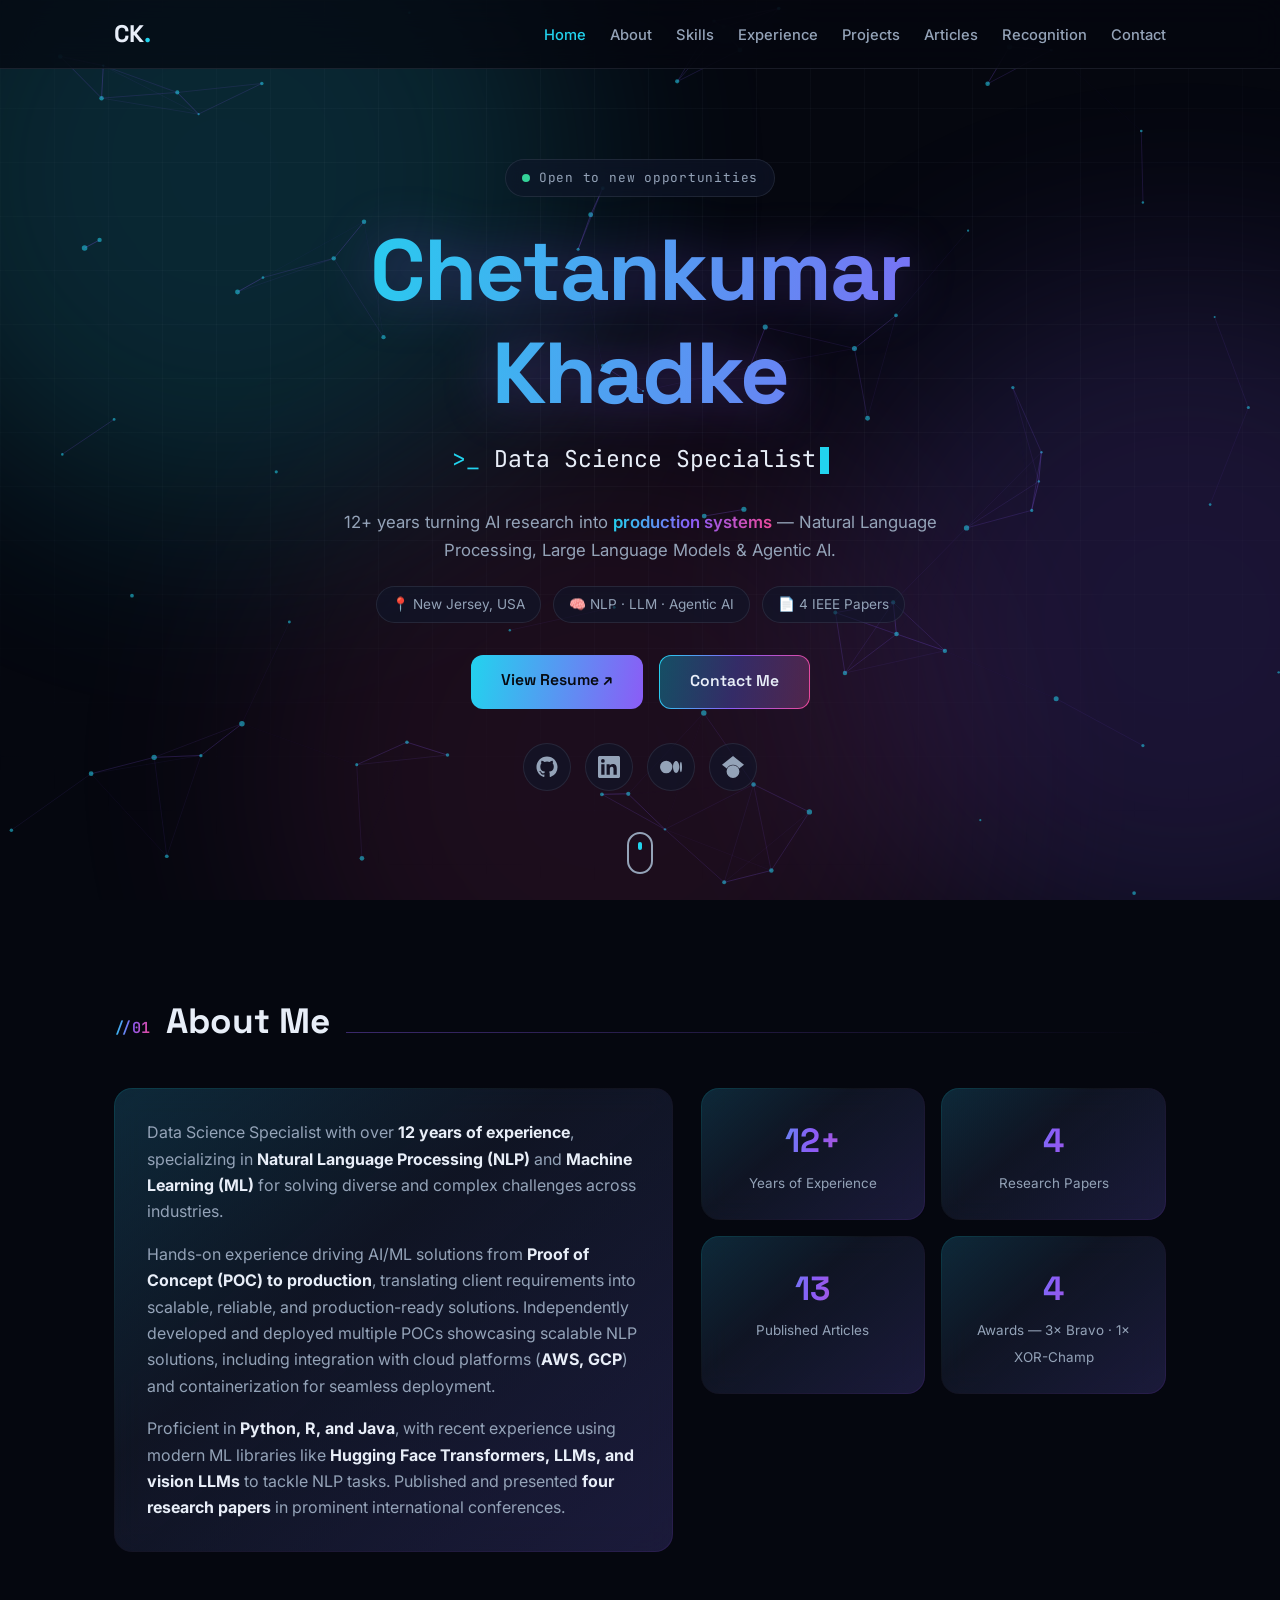
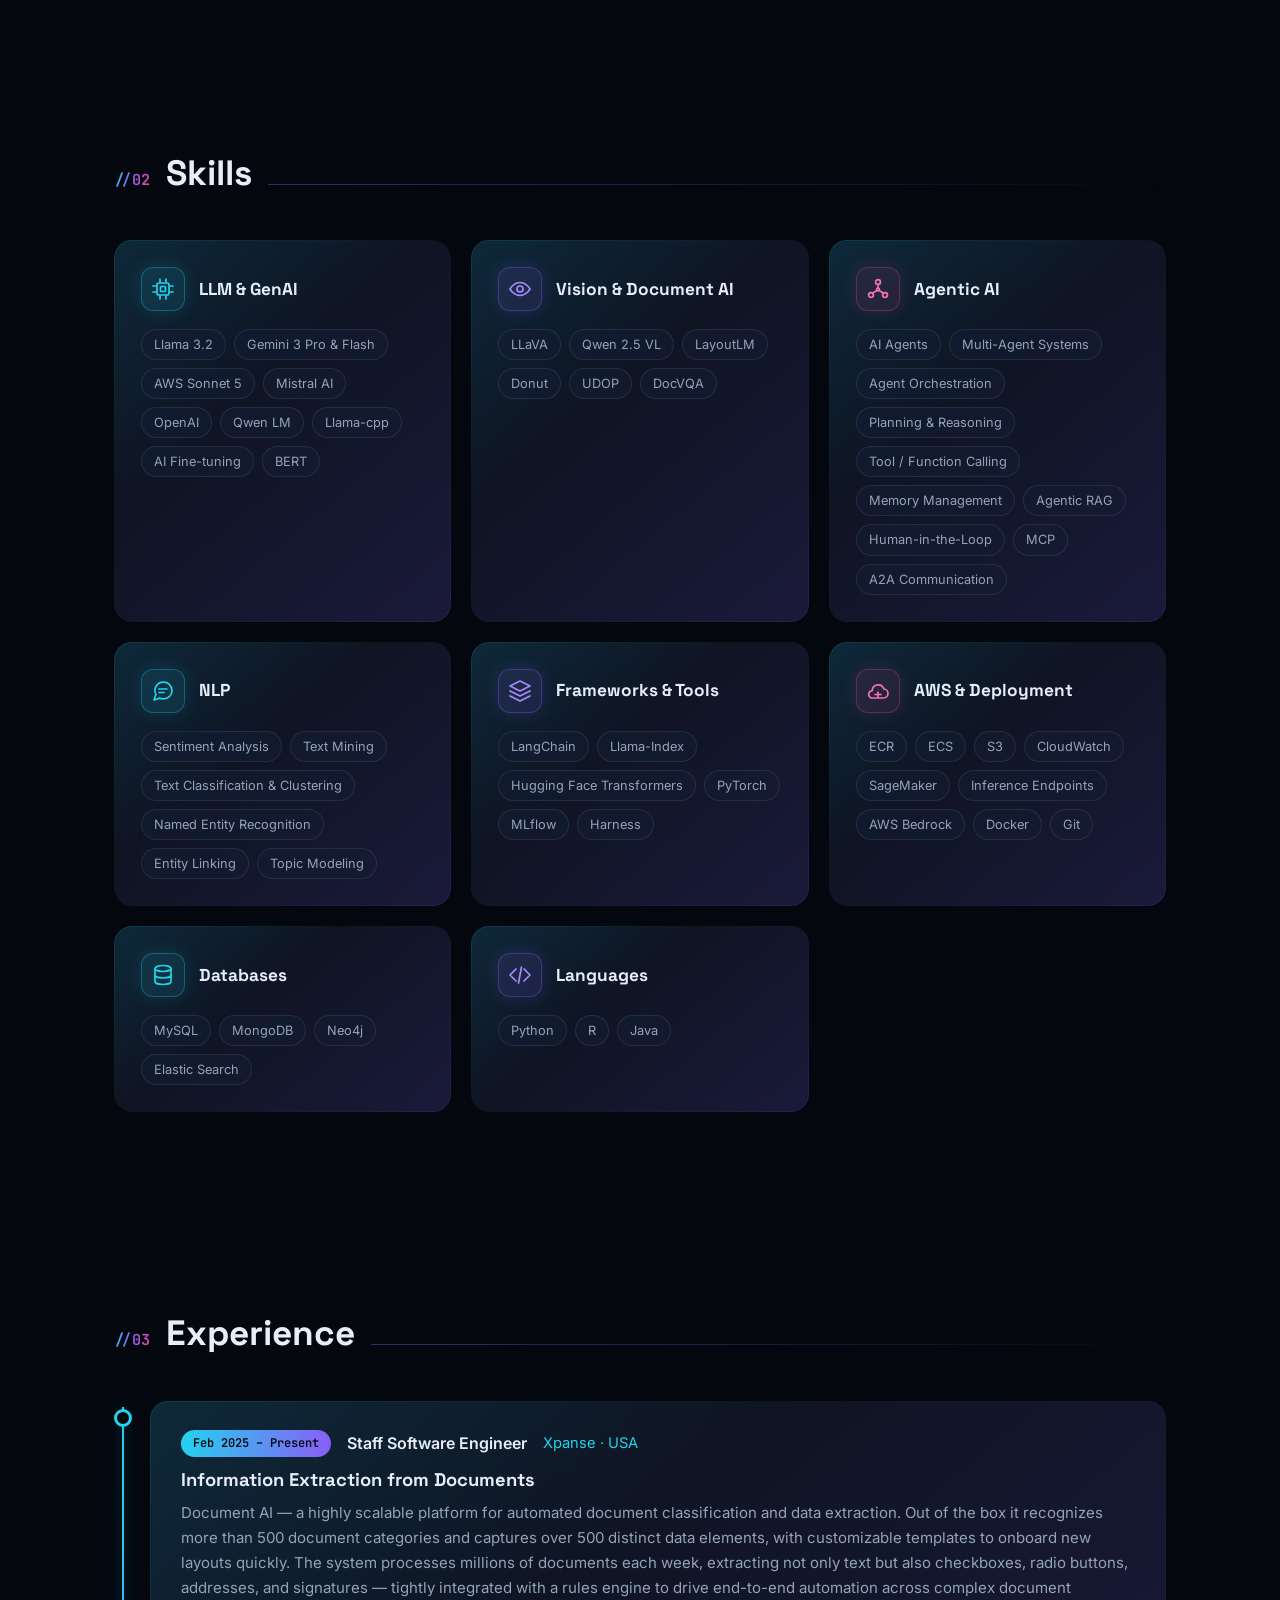
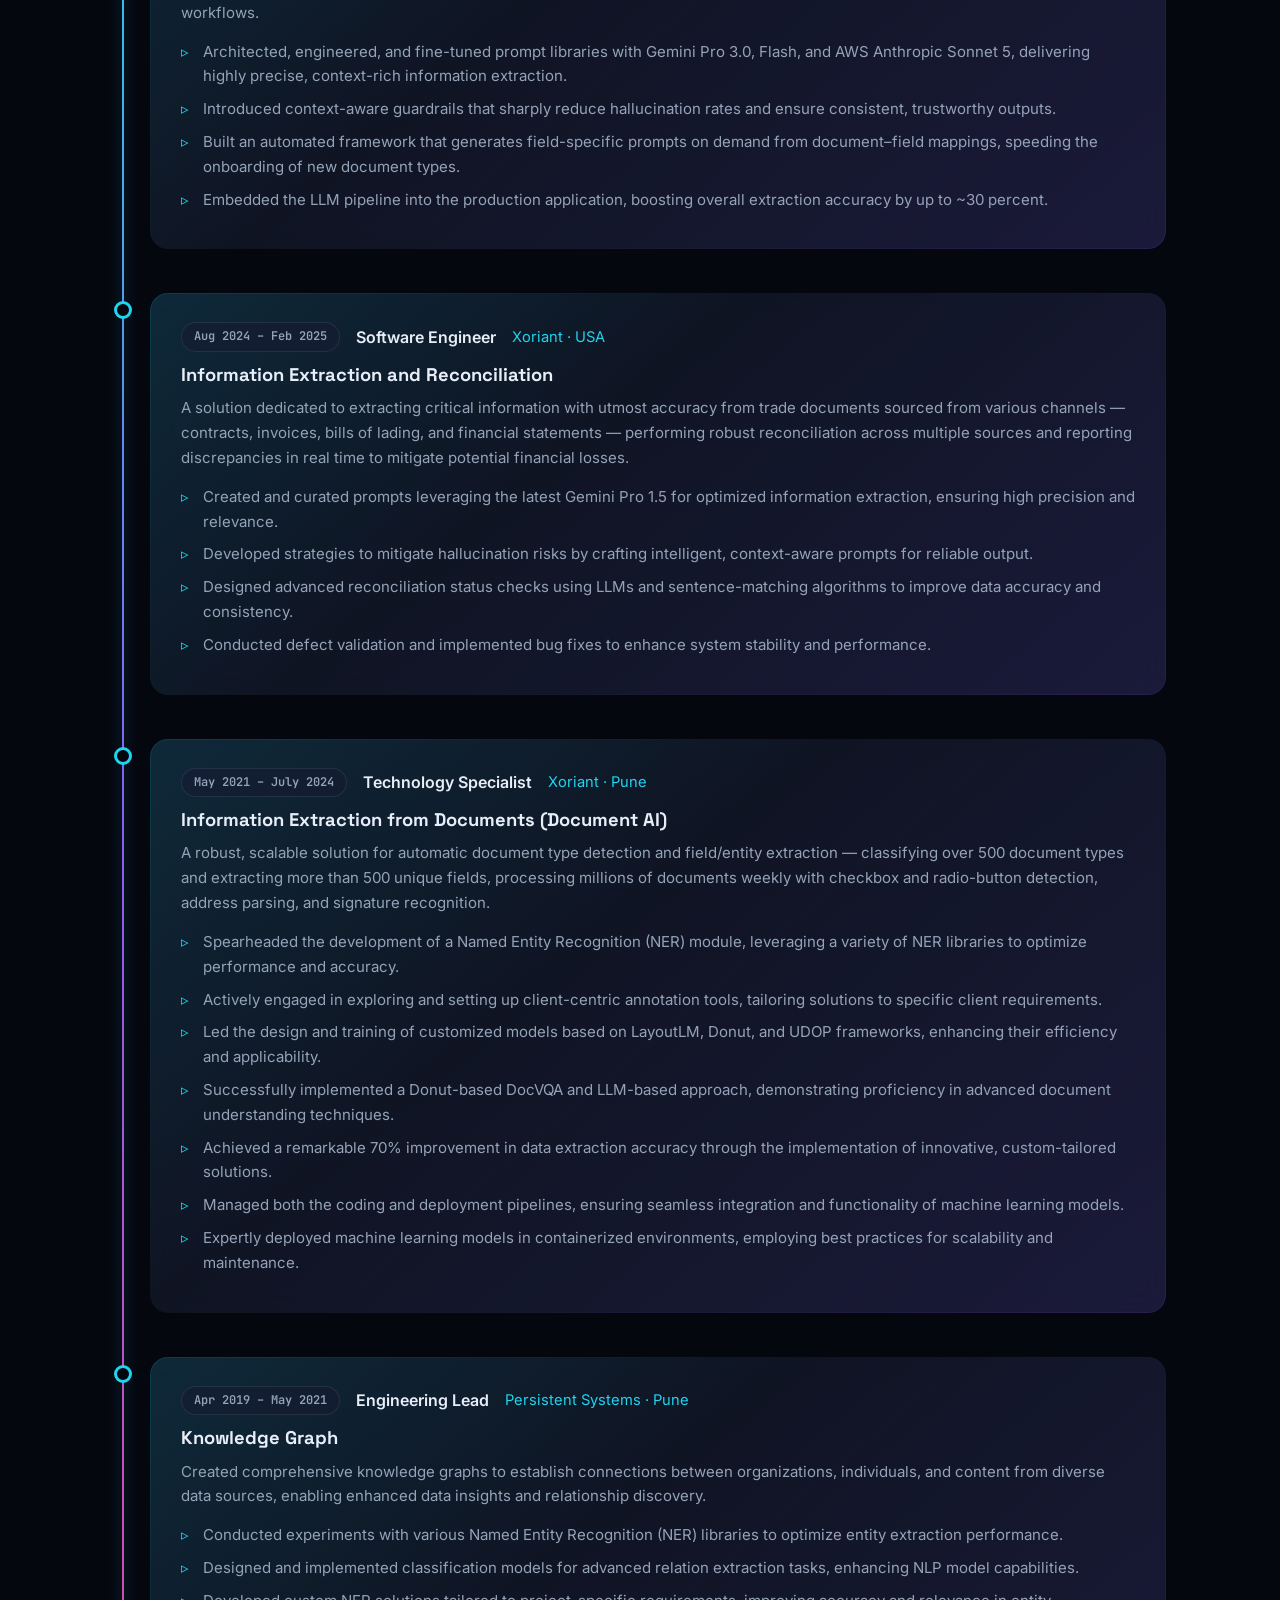
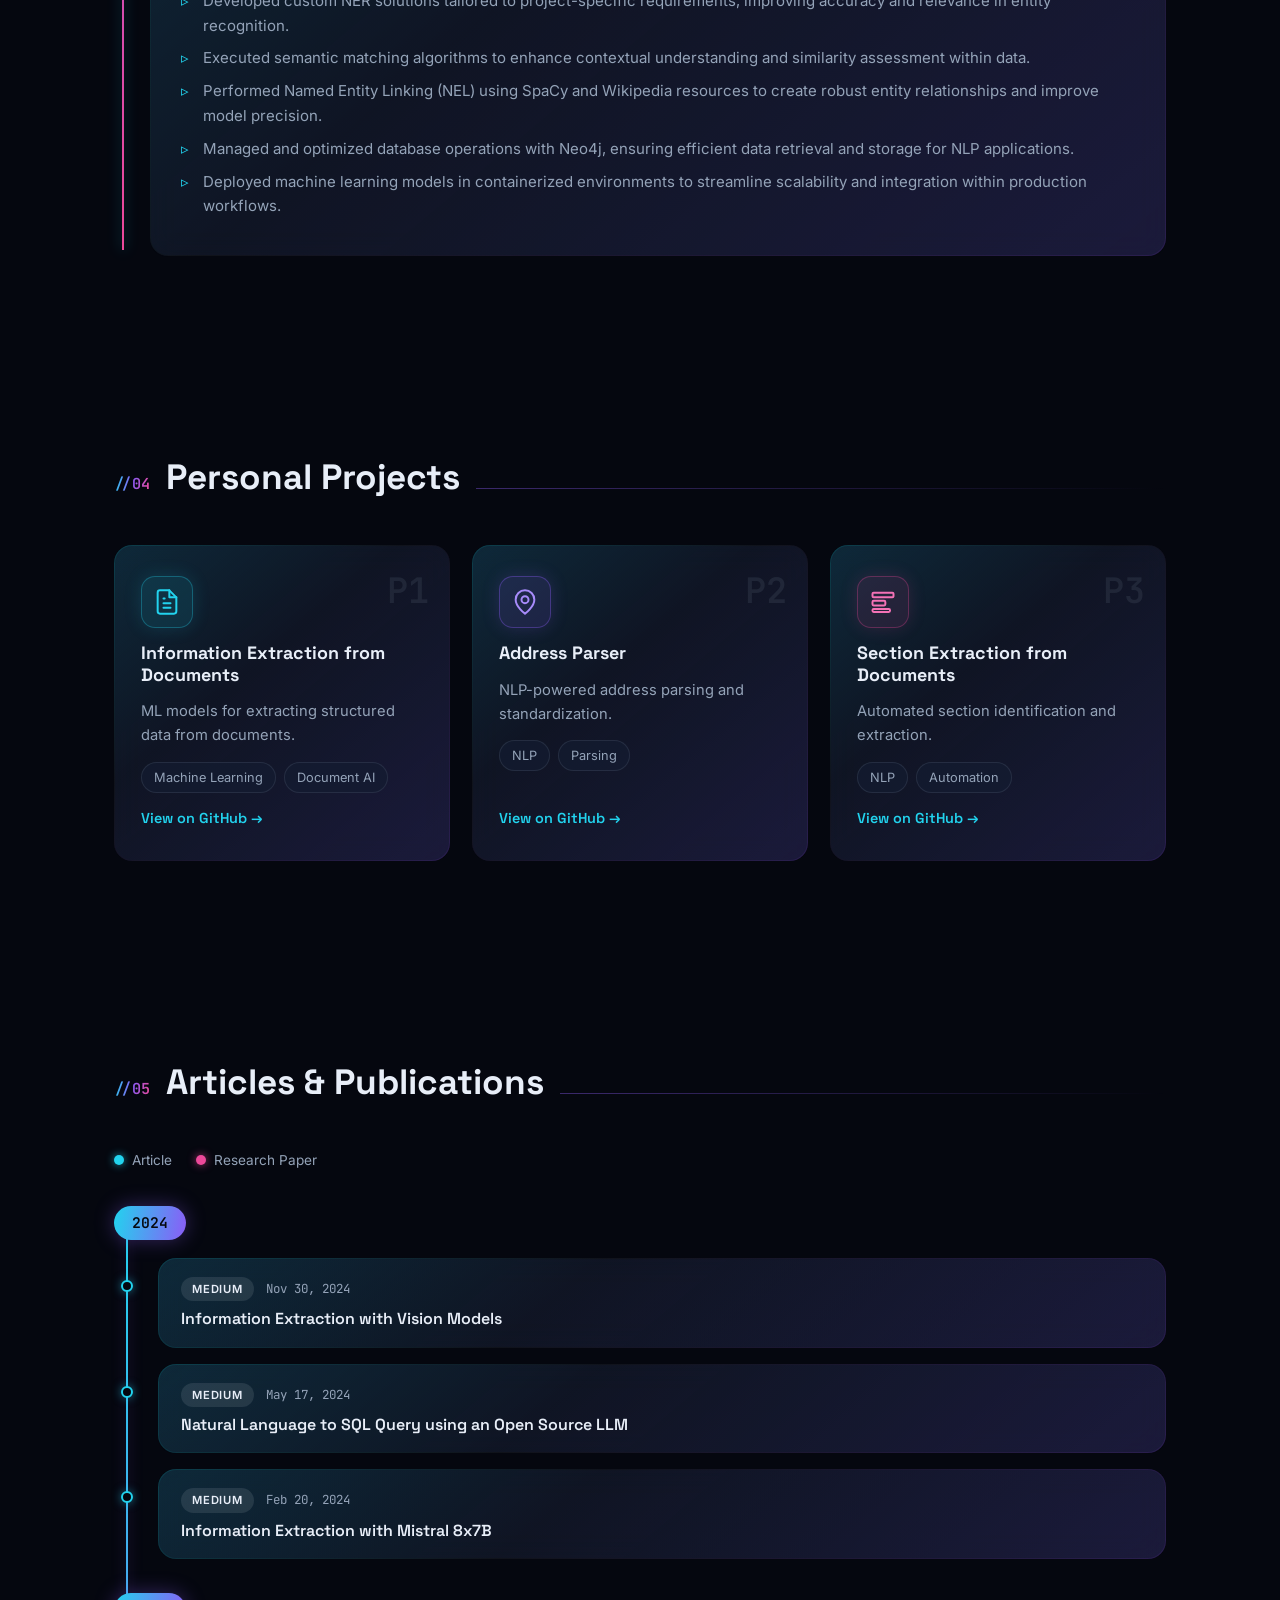
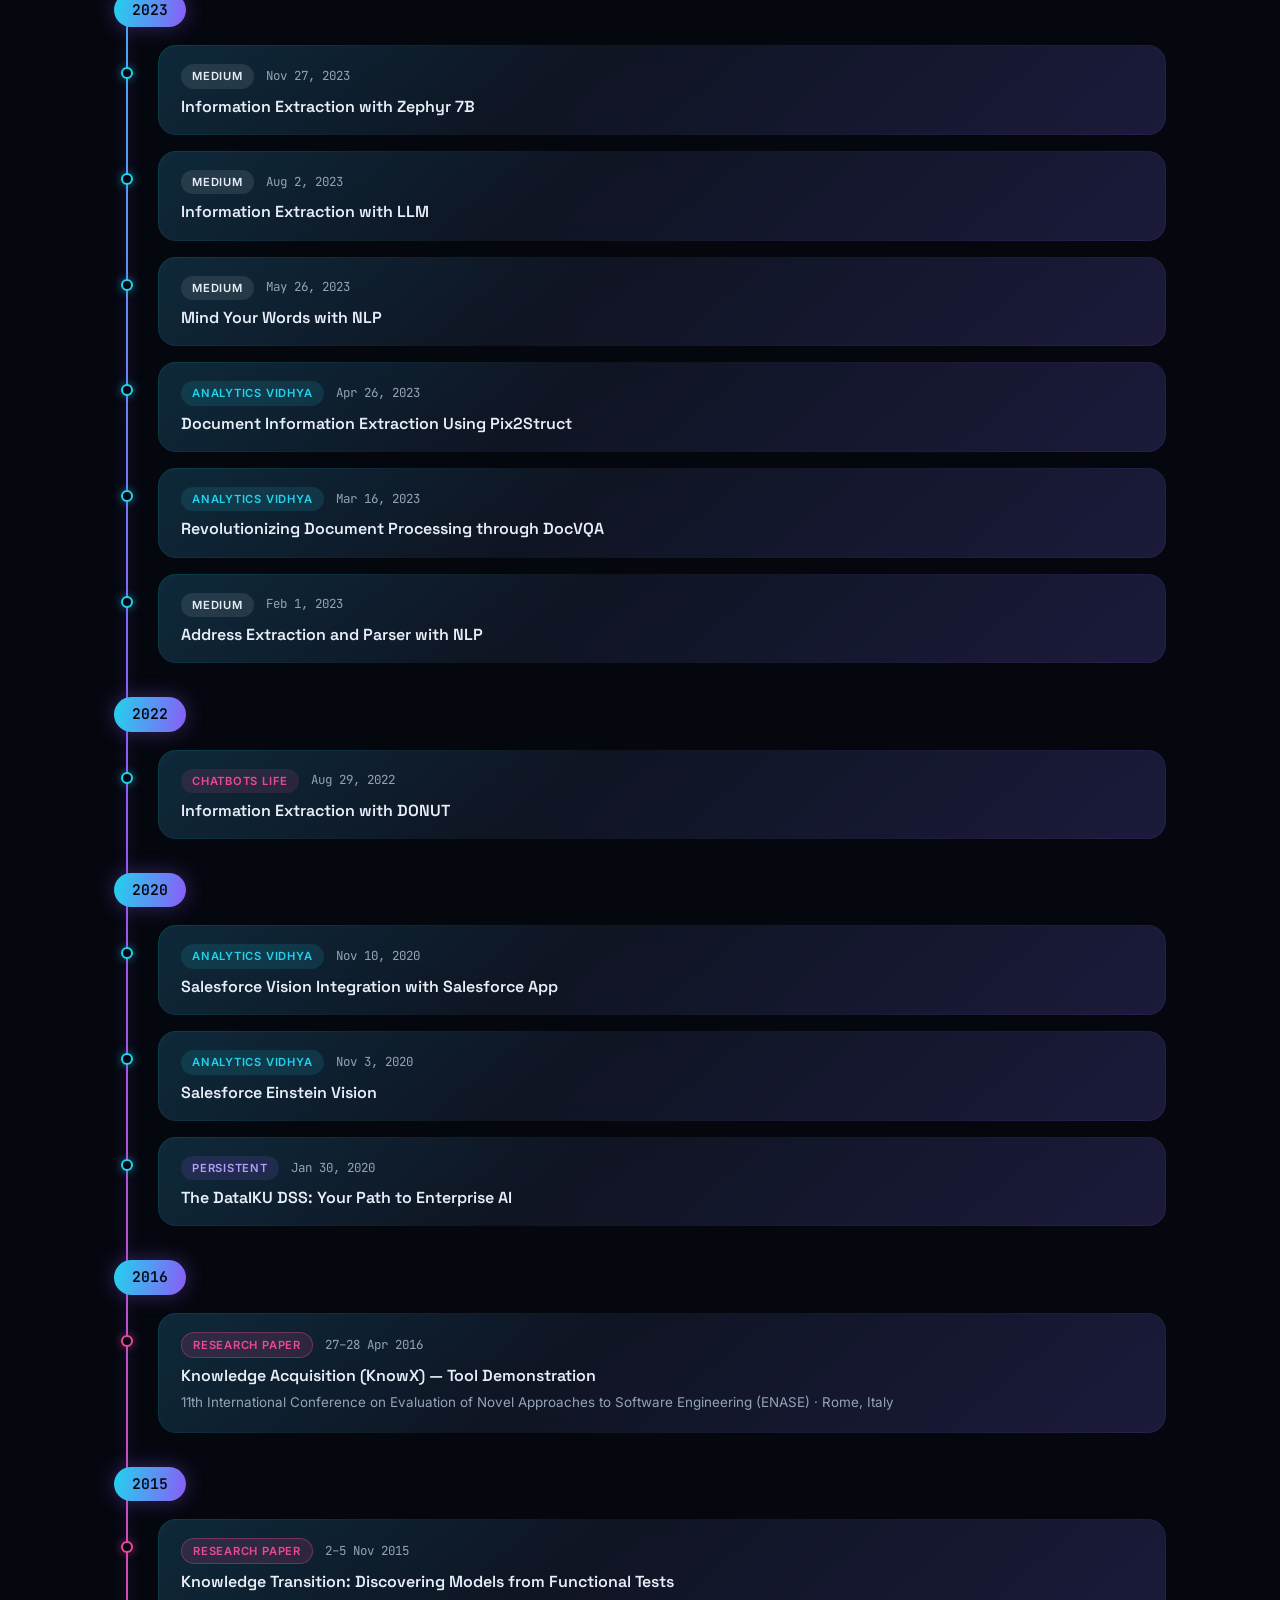
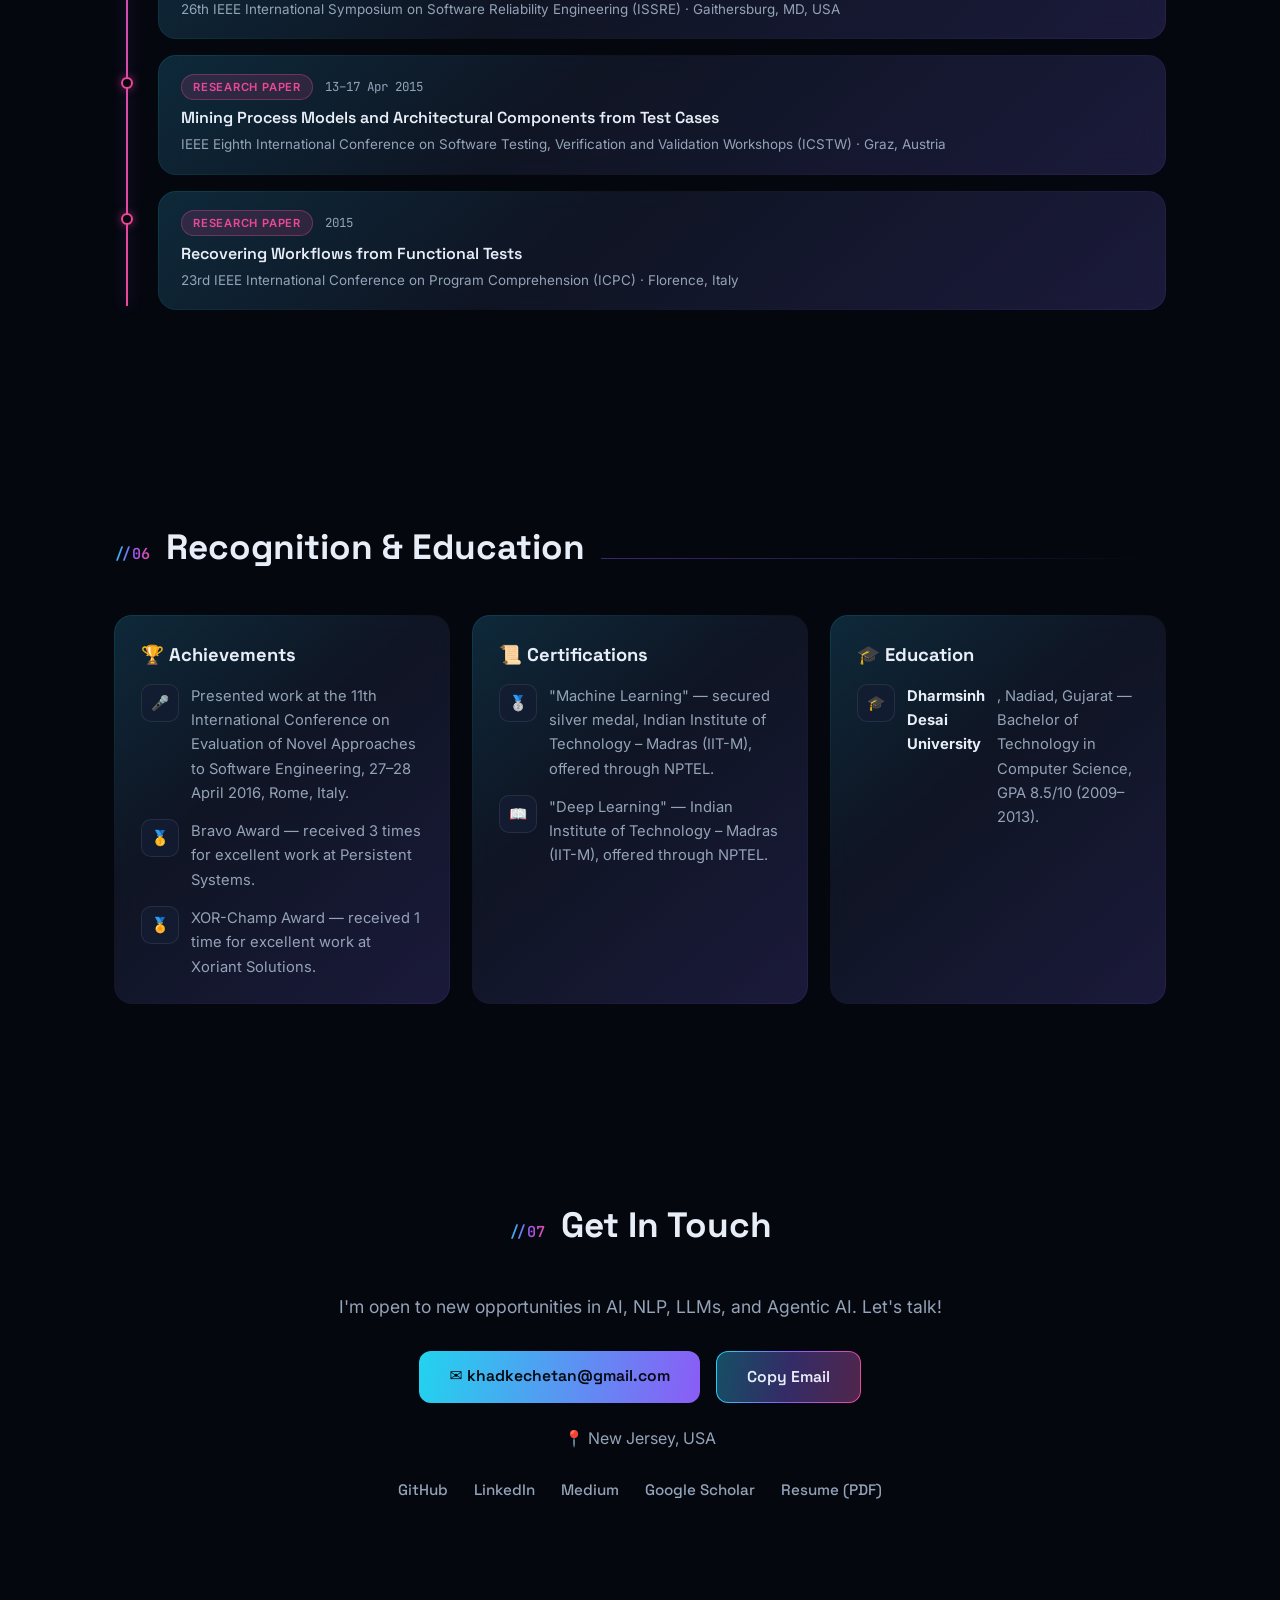
==== docs/index.html @ 0525b80c "Next-gen redesign: aurora glassmorphism, SVG icons, publications timeline - Aurora gradient blobs + " ====
<!DOCTYPE html>
<html lang="en">
<head>
  <meta charset="UTF-8" />
  <meta name="viewport" content="width=device-width, initial-scale=1.0" />
  <title>Chetankumar Khadke — Data Science Specialist | NLP · LLM · Agentic AI</title>
  <meta name="description" content="Chetankumar Khadke — Data Science Specialist with 12+ years of experience in NLP, Large Language Models, Agentic AI and Machine Learning. Based in New Jersey, USA." />
  <meta name="theme-color" content="#05070f" />
  <meta property="og:title" content="Chetankumar Khadke — Data Science Specialist" />
  <meta property="og:description" content="12+ years in NLP, LLMs, Agentic AI and Machine Learning — from POC to production." />
  <meta property="og:type" content="website" />
  <meta property="og:url" content="https://khadkechetan.github.io/khadkechetan/" />
  <link rel="icon" href="assets/favicon.svg" type="image/svg+xml" />
  <link rel="preconnect" href="https://fonts.googleapis.com" />
  <link rel="preconnect" href="https://fonts.gstatic.com" crossorigin />
  <link href="https://fonts.googleapis.com/css2?family=Space+Grotesk:wght@400;500;600;700&family=Inter:wght@400;500;600&family=JetBrains+Mono:wght@400;600&display=swap" rel="stylesheet" />
  <link rel="stylesheet" href="css/style.css" />
</head>
<body>

  <div class="aurora" aria-hidden="true">
    <span class="aurora-blob blob-1"></span>
    <span class="aurora-blob blob-2"></span>
    <span class="aurora-blob blob-3"></span>
  </div>
  <div class="grid-overlay" aria-hidden="true"></div>
  <div class="scroll-progress" id="scrollProgress" aria-hidden="true"></div>

  <nav class="nav" id="nav">
    <div class="nav-inner">
      <a href="#home" class="nav-logo">CK<span class="dot">.</span></a>
      <button class="nav-toggle" id="navToggle" aria-label="Toggle navigation" aria-expanded="false">
        <span></span><span></span><span></span>
      </button>
      <ul class="nav-links" id="navLinks">
        <li><a href="#home" class="active">Home</a></li>
        <li><a href="#about">About</a></li>
        <li><a href="#skills">Skills</a></li>
        <li><a href="#experience">Experience</a></li>
        <li><a href="#projects">Projects</a></li>
        <li><a href="#articles">Articles</a></li>
        <li><a href="#recognition">Recognition</a></li>
        <li><a href="#contact">Contact</a></li>
      </ul>
    </div>
  </nav>

  <!-- ============ HERO ============ -->
  <header class="hero" id="home">
    <canvas id="particleCanvas" aria-hidden="true"></canvas>
    <div class="hero-content">
      <p class="hero-badge"><span class="pulse-dot" aria-hidden="true"></span> Open to new opportunities</p>
      <h1 class="hero-name">Chetankumar<br/>Khadke</h1>
      <p class="hero-typing"><span class="typing-prefix" aria-hidden="true">&gt;_</span> <span id="typingText"></span><span class="caret" aria-hidden="true"></span></p>
      <p class="hero-tagline">12+ years turning AI research into <span class="accent">production systems</span> — Natural Language Processing, Large Language Models &amp; Agentic AI.</p>
      <div class="hero-meta">
        <span class="meta-chip">📍 New Jersey, USA</span>
        <span class="meta-chip">🧠 NLP · LLM · Agentic AI</span>
        <span class="meta-chip">📄 4 IEEE Papers</span>
      </div>
      <div class="hero-cta">
        <a class="btn btn-primary" href="assets/chetankumar_khadke.pdf" target="_blank" rel="noopener">View Resume <span aria-hidden="true">↗</span></a>
        <a class="btn btn-outline" href="#contact">Contact Me</a>
      </div>
      <div class="hero-social">
        <a href="https://github.com/khadkechetan" target="_blank" rel="noopener" aria-label="GitHub">
          <svg viewBox="0 0 24 24" fill="currentColor"><path d="M12 .5C5.65.5.5 5.65.5 12c0 5.08 3.29 9.39 7.86 10.91.58.11.79-.25.79-.55v-2.15c-3.2.7-3.87-1.37-3.87-1.37-.52-1.33-1.28-1.68-1.28-1.68-1.04-.71.08-.7.08-.7 1.15.08 1.76 1.19 1.76 1.19 1.03 1.76 2.7 1.25 3.36.96.1-.75.4-1.25.72-1.54-2.55-.29-5.23-1.28-5.23-5.68 0-1.26.45-2.28 1.19-3.09-.12-.29-.52-1.46.11-3.05 0 0 .97-.31 3.18 1.18a11.1 11.1 0 0 1 5.78 0c2.21-1.49 3.18-1.18 3.18-1.18.63 1.59.23 2.76.11 3.05.74.81 1.19 1.83 1.19 3.09 0 4.41-2.69 5.38-5.25 5.67.41.35.77 1.05.77 2.12v3.14c0 .3.21.66.8.55A11.51 11.51 0 0 0 23.5 12C23.5 5.65 18.35.5 12 .5z"/></svg>
        </a>
        <a href="https://www.linkedin.com/in/khadke-chetan/" target="_blank" rel="noopener" aria-label="LinkedIn">
          <svg viewBox="0 0 24 24" fill="currentColor"><path d="M20.45 20.45h-3.55v-5.57c0-1.33-.03-3.04-1.85-3.04-1.85 0-2.14 1.45-2.14 2.94v5.67H9.36V9h3.41v1.56h.05c.47-.9 1.63-1.85 3.36-1.85 3.6 0 4.27 2.37 4.27 5.45v6.29zM5.34 7.43a2.06 2.06 0 1 1 0-4.12 2.06 2.06 0 0 1 0 4.12zM7.12 20.45H3.56V9h3.56v11.45zM22.22 0H1.77C.79 0 0 .77 0 1.72v20.55C0 23.23.79 24 1.77 24h20.45c.98 0 1.78-.77 1.78-1.73V1.72C24 .77 23.2 0 22.22 0z"/></svg>
        </a>
        <a href="https://medium.com/@khadkechetan" target="_blank" rel="noopener" aria-label="Medium">
          <svg viewBox="0 0 24 24" fill="currentColor"><path d="M13.54 12a6.8 6.8 0 0 1-6.77 6.82A6.8 6.8 0 0 1 0 12a6.8 6.8 0 0 1 6.77-6.82A6.8 6.8 0 0 1 13.54 12zm7.42 0c0 3.54-1.51 6.42-3.38 6.42-1.87 0-3.39-2.88-3.39-6.42s1.52-6.42 3.39-6.42 3.38 2.88 3.38 6.42M24 12c0 3.17-.53 5.75-1.19 5.75-.66 0-1.19-2.58-1.19-5.75s.53-5.75 1.19-5.75C23.47 6.25 24 8.83 24 12z"/></svg>
        </a>
        <a href="https://scholar.google.com/citations?hl=en&amp;user=2dFX46AAAAAJ" target="_blank" rel="noopener" aria-label="Google Scholar">
          <svg viewBox="0 0 24 24" fill="currentColor"><path d="M5.242 13.769 0 9.5 12 0l12 9.5-5.242 4.269C17.548 11.249 14.978 9.5 12 9.5c-2.977 0-5.548 1.748-6.758 4.269zM12 10a7 7 0 1 0 0 14 7 7 0 0 0 0-14z"/></svg>
        </a>
      </div>
    </div>
    <a class="scroll-hint" href="#about" aria-label="Scroll to about section"><span></span></a>
  </header>

  <main>
    <!-- ============ ABOUT ============ -->
    <section class="section" id="about">
      <div class="container">
        <h2 class="section-title" data-reveal><span class="section-num">//01</span> About Me</h2>
        <div class="about-grid">
          <div class="about-text glass-card" data-reveal>
            <p>Data Science Specialist with over <strong>12 years of experience</strong>, specializing in <strong>Natural Language Processing (NLP)</strong> and <strong>Machine Learning (ML)</strong> for solving diverse and complex challenges across industries.</p>
            <p>Hands-on experience driving AI/ML solutions from <strong>Proof of Concept (POC) to production</strong>, translating client requirements into scalable, reliable, and production-ready solutions. Independently developed and deployed multiple POCs showcasing scalable NLP solutions, including integration with cloud platforms (<strong>AWS, GCP</strong>) and containerization for seamless deployment.</p>
            <p>Proficient in <strong>Python, R, and Java</strong>, with recent experience using modern ML libraries like <strong>Hugging Face Transformers, LLMs, and vision LLMs</strong> to tackle NLP tasks. Published and presented <strong>four research papers</strong> in prominent international conferences.</p>
          </div>
          <div class="stats-grid">
            <div class="stat-card glass-card" data-reveal style="--delay:0ms">
              <span class="stat-value"><span class="counter" data-target="12">0</span>+</span>
              <span class="stat-label">Years of Experience</span>
            </div>
            <div class="stat-card glass-card" data-reveal style="--delay:100ms">
              <span class="stat-value"><span class="counter" data-target="4">0</span></span>
              <span class="stat-label">Research Papers</span>
            </div>
            <div class="stat-card glass-card" data-reveal style="--delay:200ms">
              <span class="stat-value"><span class="counter" data-target="13">0</span></span>
              <span class="stat-label">Published Articles</span>
            </div>
            <div class="stat-card glass-card" data-reveal style="--delay:300ms">
              <span class="stat-value"><span class="counter" data-target="4">0</span></span>
              <span class="stat-label">Awards — 3× Bravo · 1× XOR-Champ</span>
            </div>
          </div>
        </div>
      </div>
    </section>

    <!-- ============ SKILLS ============ -->
    <section class="section" id="skills">
      <div class="container">
        <h2 class="section-title" data-reveal><span class="section-num">//02</span> Skills</h2>
        <div class="skills-grid">
          <div class="skill-card glass-card" data-reveal style="--delay:0ms">
            <div class="skill-head">
              <span class="icon-tile tile-cyan" aria-hidden="true">
                <svg viewBox="0 0 24 24" fill="none" stroke="currentColor" stroke-width="1.7" stroke-linecap="round"><rect x="6" y="6" width="12" height="12" rx="2"/><rect x="9.5" y="9.5" width="5" height="5" rx="1"/><path d="M9 2v3M15 2v3M9 19v3M15 19v3M2 9h3M2 15h3M19 9h3M19 15h3"/></svg>
              </span>
              <h3>LLM &amp; GenAI</h3>
            </div>
            <div class="chips">
              <span>Llama 3.2</span><span>Gemini 3 Pro &amp; Flash</span><span>AWS Sonnet 5</span><span>Mistral AI</span><span>OpenAI</span><span>Qwen LM</span><span>Llama-cpp</span><span>AI Fine-tuning</span><span>BERT</span>
            </div>
          </div>
          <div class="skill-card glass-card" data-reveal style="--delay:80ms">
            <div class="skill-head">
              <span class="icon-tile tile-violet" aria-hidden="true">
                <svg viewBox="0 0 24 24" fill="none" stroke="currentColor" stroke-width="1.7" stroke-linecap="round"><path d="M2 12s3.5-6.5 10-6.5S22 12 22 12s-3.5 6.5-10 6.5S2 12 2 12z"/><circle cx="12" cy="12" r="3"/></svg>
              </span>
              <h3>Vision &amp; Document AI</h3>
            </div>
            <div class="chips">
              <span>LLaVA</span><span>Qwen 2.5 VL</span><span>LayoutLM</span><span>Donut</span><span>UDOP</span><span>DocVQA</span>
            </div>
          </div>
          <div class="skill-card glass-card" data-reveal style="--delay:160ms">
            <div class="skill-head">
              <span class="icon-tile tile-pink" aria-hidden="true">
                <svg viewBox="0 0 24 24" fill="none" stroke="currentColor" stroke-width="1.7" stroke-linecap="round"><circle cx="12" cy="5" r="2.4"/><circle cx="5" cy="18" r="2.4"/><circle cx="19" cy="18" r="2.4"/><path d="M12 7.4v4.1M10.8 13.6 6.4 16.2M13.2 13.6l4.4 2.6"/><circle cx="12" cy="12.6" r="1.4"/></svg>
              </span>
              <h3>Agentic AI</h3>
            </div>
            <div class="chips">
              <span>AI Agents</span><span>Multi-Agent Systems</span><span>Agent Orchestration</span><span>Planning &amp; Reasoning</span><span>Tool / Function Calling</span><span>Memory Management</span><span>Agentic RAG</span><span>Human-in-the-Loop</span><span>MCP</span><span>A2A Communication</span>
            </div>
          </div>
          <div class="skill-card glass-card" data-reveal style="--delay:240ms">
            <div class="skill-head">
              <span class="icon-tile tile-cyan" aria-hidden="true">
                <svg viewBox="0 0 24 24" fill="none" stroke="currentColor" stroke-width="1.7" stroke-linecap="round" stroke-linejoin="round"><path d="M21 11.5a8.38 8.38 0 0 1-9 8.35 8.5 8.5 0 0 1-3.4-.7L3 21l1.85-5.6A8.38 8.38 0 0 1 12 3.15 8.38 8.38 0 0 1 21 11.5z"/><path d="M8 10h8M8 13.5h5"/></svg>
              </span>
              <h3>NLP</h3>
            </div>
            <div class="chips">
              <span>Sentiment Analysis</span><span>Text Mining</span><span>Text Classification &amp; Clustering</span><span>Named Entity Recognition</span><span>Entity Linking</span><span>Topic Modeling</span>
            </div>
          </div>
          <div class="skill-card glass-card" data-reveal style="--delay:320ms">
            <div class="skill-head">
              <span class="icon-tile tile-violet" aria-hidden="true">
                <svg viewBox="0 0 24 24" fill="none" stroke="currentColor" stroke-width="1.7" stroke-linecap="round" stroke-linejoin="round"><path d="M12 2 2 7l10 5 10-5-10-5z"/><path d="M2 12l10 5 10-5"/><path d="M2 17l10 5 10-5"/></svg>
              </span>
              <h3>Frameworks &amp; Tools</h3>
            </div>
            <div class="chips">
              <span>LangChain</span><span>Llama-Index</span><span>Hugging Face Transformers</span><span>PyTorch</span><span>MLflow</span><span>Harness</span>
            </div>
          </div>
          <div class="skill-card glass-card" data-reveal style="--delay:400ms">
            <div class="skill-head">
              <span class="icon-tile tile-pink" aria-hidden="true">
                <svg viewBox="0 0 24 24" fill="none" stroke="currentColor" stroke-width="1.7" stroke-linecap="round" stroke-linejoin="round"><path d="M17.5 19a4.5 4.5 0 0 0 .42-8.98 6 6 0 0 0-11.7 1.62A3.5 3.5 0 0 0 6.5 19h11z"/><path d="M9 15.5h6M12 13v5"/></svg>
              </span>
              <h3>AWS &amp; Deployment</h3>
            </div>
            <div class="chips">
              <span>ECR</span><span>ECS</span><span>S3</span><span>CloudWatch</span><span>SageMaker</span><span>Inference Endpoints</span><span>AWS Bedrock</span><span>Docker</span><span>Git</span>
            </div>
          </div>
          <div class="skill-card glass-card" data-reveal style="--delay:480ms">
            <div class="skill-head">
              <span class="icon-tile tile-cyan" aria-hidden="true">
                <svg viewBox="0 0 24 24" fill="none" stroke="currentColor" stroke-width="1.7" stroke-linecap="round"><ellipse cx="12" cy="5.5" rx="8" ry="3"/><path d="M4 5.5V12c0 1.66 3.58 3 8 3s8-1.34 8-3V5.5"/><path d="M4 12v6.5c0 1.66 3.58 3 8 3s8-1.34 8-3V12"/></svg>
              </span>
              <h3>Databases</h3>
            </div>
            <div class="chips">
              <span>MySQL</span><span>MongoDB</span><span>Neo4j</span><span>Elastic Search</span>
            </div>
          </div>
          <div class="skill-card glass-card" data-reveal style="--delay:560ms">
            <div class="skill-head">
              <span class="icon-tile tile-violet" aria-hidden="true">
                <svg viewBox="0 0 24 24" fill="none" stroke="currentColor" stroke-width="1.7" stroke-linecap="round" stroke-linejoin="round"><path d="m8 6-6 6 6 6M16 6l6 6-6 6M13.5 4l-3 16"/></svg>
              </span>
              <h3>Languages</h3>
            </div>
            <div class="chips">
              <span>Python</span><span>R</span><span>Java</span>
            </div>
          </div>
        </div>
      </div>
    </section>

    <!-- ============ EXPERIENCE ============ -->
    <section class="section" id="experience">
      <div class="container">
        <h2 class="section-title" data-reveal><span class="section-num">//03</span> Experience</h2>
        <div class="timeline">
          <div class="timeline-item" data-reveal>
            <div class="timeline-dot" aria-hidden="true"></div>
            <div class="timeline-card glass-card">
              <div class="timeline-meta">
                <span class="badge badge-present">Feb 2025 – Present</span>
                <span class="timeline-role">Staff Software Engineer</span>
                <span class="timeline-company">Xpanse · USA</span>
              </div>
              <h3>Information Extraction from Documents</h3>
              <p>Document AI — a highly scalable platform for automated document classification and data extraction. Out of the box it recognizes more than 500 document categories and captures over 500 distinct data elements, with customizable templates to onboard new layouts quickly. The system processes millions of documents each week, extracting not only text but also checkboxes, radio buttons, addresses, and signatures — tightly integrated with a rules engine to drive end-to-end automation across complex document workflows.</p>
              <ul>
                <li>Architected, engineered, and fine-tuned prompt libraries with Gemini Pro 3.0, Flash, and AWS Anthropic Sonnet 5, delivering highly precise, context-rich information extraction.</li>
                <li>Introduced context-aware guardrails that sharply reduce hallucination rates and ensure consistent, trustworthy outputs.</li>
                <li>Built an automated framework that generates field-specific prompts on demand from document–field mappings, speeding the onboarding of new document types.</li>
                <li>Embedded the LLM pipeline into the production application, boosting overall extraction accuracy by up to ~30 percent.</li>
              </ul>
            </div>
          </div>

          <div class="timeline-item" data-reveal>
            <div class="timeline-dot" aria-hidden="true"></div>
            <div class="timeline-card glass-card">
              <div class="timeline-meta">
                <span class="badge">Aug 2024 – Feb 2025</span>
                <span class="timeline-role">Software Engineer</span>
                <span class="timeline-company">Xoriant · USA</span>
              </div>
              <h3>Information Extraction and Reconciliation</h3>
              <p>A solution dedicated to extracting critical information with utmost accuracy from trade documents sourced from various channels — contracts, invoices, bills of lading, and financial statements — performing robust reconciliation across multiple sources and reporting discrepancies in real time to mitigate potential financial losses.</p>
              <ul>
                <li>Created and curated prompts leveraging the latest Gemini Pro 1.5 for optimized information extraction, ensuring high precision and relevance.</li>
                <li>Developed strategies to mitigate hallucination risks by crafting intelligent, context-aware prompts for reliable output.</li>
                <li>Designed advanced reconciliation status checks using LLMs and sentence-matching algorithms to improve data accuracy and consistency.</li>
                <li>Conducted defect validation and implemented bug fixes to enhance system stability and performance.</li>
              </ul>
            </div>
          </div>

          <div class="timeline-item" data-reveal>
            <div class="timeline-dot" aria-hidden="true"></div>
            <div class="timeline-card glass-card">
              <div class="timeline-meta">
                <span class="badge">May 2021 – July 2024</span>
                <span class="timeline-role">Technology Specialist</span>
                <span class="timeline-company">Xoriant · Pune</span>
              </div>
              <h3>Information Extraction from Documents (Document AI)</h3>
              <p>A robust, scalable solution for automatic document type detection and field/entity extraction — classifying over 500 document types and extracting more than 500 unique fields, processing millions of documents weekly with checkbox and radio-button detection, address parsing, and signature recognition.</p>
              <ul>
                <li>Spearheaded the development of a Named Entity Recognition (NER) module, leveraging a variety of NER libraries to optimize performance and accuracy.</li>
                <li>Actively engaged in exploring and setting up client-centric annotation tools, tailoring solutions to specific client requirements.</li>
                <li>Led the design and training of customized models based on LayoutLM, Donut, and UDOP frameworks, enhancing their efficiency and applicability.</li>
                <li>Successfully implemented a Donut-based DocVQA and LLM-based approach, demonstrating proficiency in advanced document understanding techniques.</li>
                <li>Achieved a remarkable 70% improvement in data extraction accuracy through the implementation of innovative, custom-tailored solutions.</li>
                <li>Managed both the coding and deployment pipelines, ensuring seamless integration and functionality of machine learning models.</li>
                <li>Expertly deployed machine learning models in containerized environments, employing best practices for scalability and maintenance.</li>
              </ul>
            </div>
          </div>

          <div class="timeline-item" data-reveal>
            <div class="timeline-dot" aria-hidden="true"></div>
            <div class="timeline-card glass-card">
              <div class="timeline-meta">
                <span class="badge">Apr 2019 – May 2021</span>
                <span class="timeline-role">Engineering Lead</span>
                <span class="timeline-company">Persistent Systems · Pune</span>
              </div>
              <h3>Knowledge Graph</h3>
              <p>Created comprehensive knowledge graphs to establish connections between organizations, individuals, and content from diverse data sources, enabling enhanced data insights and relationship discovery.</p>
              <ul>
                <li>Conducted experiments with various Named Entity Recognition (NER) libraries to optimize entity extraction performance.</li>
                <li>Designed and implemented classification models for advanced relation extraction tasks, enhancing NLP model capabilities.</li>
                <li>Developed custom NER solutions tailored to project-specific requirements, improving accuracy and relevance in entity recognition.</li>
                <li>Executed semantic matching algorithms to enhance contextual understanding and similarity assessment within data.</li>
                <li>Performed Named Entity Linking (NEL) using SpaCy and Wikipedia resources to create robust entity relationships and improve model precision.</li>
                <li>Managed and optimized database operations with Neo4j, ensuring efficient data retrieval and storage for NLP applications.</li>
                <li>Deployed machine learning models in containerized environments to streamline scalability and integration within production workflows.</li>
              </ul>
            </div>
          </div>
        </div>
      </div>
    </section>

    <!-- ============ PERSONAL PROJECTS ============ -->
    <section class="section" id="projects">
      <div class="container">
        <h2 class="section-title" data-reveal><span class="section-num">//04</span> Personal Projects</h2>
        <div class="projects-grid">
          <a class="project-card glass-card" data-reveal data-tilt style="--delay:0ms" href="https://github.com/khadkechetan/information_extraction" target="_blank" rel="noopener">
            <span class="project-num" aria-hidden="true">P1</span>
            <span class="icon-tile tile-cyan project-tile" aria-hidden="true">
              <svg viewBox="0 0 24 24" fill="none" stroke="currentColor" stroke-width="1.7" stroke-linecap="round" stroke-linejoin="round"><path d="M14 2H6a2 2 0 0 0-2 2v16a2 2 0 0 0 2 2h12a2 2 0 0 0 2-2V8l-6-6z"/><path d="M14 2v6h6M9 13h6M9 17h6M9 9h1"/></svg>
            </span>
            <h3>Information Extraction from Documents</h3>
            <p>ML models for extracting structured data from documents.</p>
            <div class="chips">
              <span>Machine Learning</span><span>Document AI</span>
            </div>
            <span class="project-link">View on GitHub <span aria-hidden="true">→</span></span>
          </a>
          <a class="project-card glass-card" data-reveal data-tilt style="--delay:120ms" href="https://github.com/khadkechetan/address_parser" target="_blank" rel="noopener">
            <span class="project-num" aria-hidden="true">P2</span>
            <span class="icon-tile tile-violet project-tile" aria-hidden="true">
              <svg viewBox="0 0 24 24" fill="none" stroke="currentColor" stroke-width="1.7" stroke-linecap="round" stroke-linejoin="round"><path d="M20 10c0 6-8 12-8 12S4 16 4 10a8 8 0 0 1 16 0z"/><circle cx="12" cy="10" r="3"/></svg>
            </span>
            <h3>Address Parser</h3>
            <p>NLP-powered address parsing and standardization.</p>
            <div class="chips">
              <span>NLP</span><span>Parsing</span>
            </div>
            <span class="project-link">View on GitHub <span aria-hidden="true">→</span></span>
          </a>
          <a class="project-card glass-card" data-reveal data-tilt style="--delay:240ms" href="https://github.com/khadkechetan/section_extraction" target="_blank" rel="noopener">
            <span class="project-num" aria-hidden="true">P3</span>
            <span class="icon-tile tile-pink project-tile" aria-hidden="true">
              <svg viewBox="0 0 24 24" fill="none" stroke="currentColor" stroke-width="1.7" stroke-linecap="round" stroke-linejoin="round"><rect x="3" y="4" width="18" height="4" rx="1"/><rect x="3" y="11" width="11" height="4" rx="1"/><rect x="3" y="18" width="15" height="2.5" rx="1"/></svg>
            </span>
            <h3>Section Extraction from Documents</h3>
            <p>Automated section identification and extraction.</p>
            <div class="chips">
              <span>NLP</span><span>Automation</span>
            </div>
            <span class="project-link">View on GitHub <span aria-hidden="true">→</span></span>
          </a>
        </div>
      </div>
    </section>

    <!-- ============ ARTICLES & PUBLICATIONS ============ -->
    <section class="section" id="articles">
      <div class="container">
        <h2 class="section-title" data-reveal><span class="section-num">//05</span> Articles &amp; Publications</h2>
        <div class="pub-legend" data-reveal>
          <span class="legend-item"><span class="legend-dot dot-article" aria-hidden="true"></span> Article</span>
          <span class="legend-item"><span class="legend-dot dot-paper" aria-hidden="true"></span> Research Paper</span>
        </div>
        <div class="pub-timeline">

          <div class="pub-year" data-reveal><span>2024</span></div>
          <div class="pub-row" data-reveal>
            <div class="pub-node node-article" aria-hidden="true"></div>
            <a class="pub-card glass-card" href="https://khadkechetan.medium.com/information-extraction-with-vision-models-238b347ae8e6" target="_blank" rel="noopener">
              <div class="pub-tags"><span class="pub-badge platform-medium">Medium</span><span class="pub-date">Nov 30, 2024</span></div>
              <h3>Information Extraction with Vision Models</h3>
            </a>
          </div>
          <div class="pub-row" data-reveal>
            <div class="pub-node node-article" aria-hidden="true"></div>
            <a class="pub-card glass-card" href="https://khadkechetan.medium.com/natural-language-to-sql-query-using-an-open-source-llm-6b4b91a5519a?source=friends_link&amp;sk=696521bd71a4ff394f3abdf3cf3414f2" target="_blank" rel="noopener">
              <div class="pub-tags"><span class="pub-badge platform-medium">Medium</span><span class="pub-date">May 17, 2024</span></div>
              <h3>Natural Language to SQL Query using an Open Source LLM</h3>
            </a>
          </div>
          <div class="pub-row" data-reveal>
            <div class="pub-node node-article" aria-hidden="true"></div>
            <a class="pub-card glass-card" href="https://medium.com/p/47111b8bd035" target="_blank" rel="noopener">
              <div class="pub-tags"><span class="pub-badge platform-medium">Medium</span><span class="pub-date">Feb 20, 2024</span></div>
              <h3>Information Extraction with Mistral 8x7B</h3>
            </a>
          </div>

          <div class="pub-year" data-reveal><span>2023</span></div>
          <div class="pub-row" data-reveal>
            <div class="pub-node node-article" aria-hidden="true"></div>
            <a class="pub-card glass-card" href="https://khadkechetan.medium.com/information-extraction-with-zephyr-7b-774e773c9cb2?source=friends_link&amp;sk=471090a057daff6f5385900bfa16a324" target="_blank" rel="noopener">
              <div class="pub-tags"><span class="pub-badge platform-medium">Medium</span><span class="pub-date">Nov 27, 2023</span></div>
              <h3>Information Extraction with Zephyr 7B</h3>
            </a>
          </div>
          <div class="pub-row" data-reveal>
            <div class="pub-node node-article" aria-hidden="true"></div>
            <a class="pub-card glass-card" href="https://khadkechetan.medium.com/information-extraction-with-llm-chetan-kkhadke-cc41674b380?source=friends_link&amp;sk=91a34c8579be7c1a656bf882633dac52" target="_blank" rel="noopener">
              <div class="pub-tags"><span class="pub-badge platform-medium">Medium</span><span class="pub-date">Aug 2, 2023</span></div>
              <h3>Information Extraction with LLM</h3>
            </a>
          </div>
          <div class="pub-row" data-reveal>
            <div class="pub-node node-article" aria-hidden="true"></div>
            <a class="pub-card glass-card" href="https://khadkechetan.medium.com/mind-your-words-with-nlp-f352670af765" target="_blank" rel="noopener">
              <div class="pub-tags"><span class="pub-badge platform-medium">Medium</span><span class="pub-date">May 26, 2023</span></div>
              <h3>Mind Your Words with NLP</h3>
            </a>
          </div>
          <div class="pub-row" data-reveal>
            <div class="pub-node node-article" aria-hidden="true"></div>
            <a class="pub-card glass-card" href="https://www.analyticsvidhya.com/blog/2023/04/document-information-extraction-using-pix2struct/" target="_blank" rel="noopener">
              <div class="pub-tags"><span class="pub-badge platform-av">Analytics Vidhya</span><span class="pub-date">Apr 26, 2023</span></div>
              <h3>Document Information Extraction Using Pix2Struct</h3>
            </a>
          </div>
          <div class="pub-row" data-reveal>
            <div class="pub-node node-article" aria-hidden="true"></div>
            <a class="pub-card glass-card" href="https://www.analyticsvidhya.com/blog/2023/03/revolutionizing-document-processing-through-docvqa/" target="_blank" rel="noopener">
              <div class="pub-tags"><span class="pub-badge platform-av">Analytics Vidhya</span><span class="pub-date">Mar 16, 2023</span></div>
              <h3>Revolutionizing Document Processing through DocVQA</h3>
            </a>
          </div>
          <div class="pub-row" data-reveal>
            <div class="pub-node node-article" aria-hidden="true"></div>
            <a class="pub-card glass-card" href="https://khadkechetan.medium.com/address-extraction-and-parser-with-nlp-4d3db7b9535d" target="_blank" rel="noopener">
              <div class="pub-tags"><span class="pub-badge platform-medium">Medium</span><span class="pub-date">Feb 1, 2023</span></div>
              <h3>Address Extraction and Parser with NLP</h3>
            </a>
          </div>

          <div class="pub-year" data-reveal><span>2022</span></div>
          <div class="pub-row" data-reveal>
            <div class="pub-node node-article" aria-hidden="true"></div>
            <a class="pub-card glass-card" href="https://chatbotslife.com/information-extraction-with-donut-1a7267ab6993" target="_blank" rel="noopener">
              <div class="pub-tags"><span class="pub-badge platform-cl">Chatbots Life</span><span class="pub-date">Aug 29, 2022</span></div>
              <h3>Information Extraction with DONUT</h3>
            </a>
          </div>

          <div class="pub-year" data-reveal><span>2020</span></div>
          <div class="pub-row" data-reveal>
            <div class="pub-node node-article" aria-hidden="true"></div>
            <a class="pub-card glass-card" href="https://medium.com/analytics-vidhya/salesforce-vision-integration-with-salesforce-app-d758369dc37f" target="_blank" rel="noopener">
              <div class="pub-tags"><span class="pub-badge platform-av">Analytics Vidhya</span><span class="pub-date">Nov 10, 2020</span></div>
              <h3>Salesforce Vision Integration with Salesforce App</h3>
            </a>
          </div>
          <div class="pub-row" data-reveal>
            <div class="pub-node node-article" aria-hidden="true"></div>
            <a class="pub-card glass-card" href="https://medium.com/analytics-vidhya/salesforce-vision-3c9c6b9cab31" target="_blank" rel="noopener">
              <div class="pub-tags"><span class="pub-badge platform-av">Analytics Vidhya</span><span class="pub-date">Nov 3, 2020</span></div>
              <h3>Salesforce Einstein Vision</h3>
            </a>
          </div>
          <div class="pub-row" data-reveal>
            <div class="pub-node node-article" aria-hidden="true"></div>
            <a class="pub-card glass-card" href="https://www.persistent.com/blogs/the-dataiku-dss-your-path-to-enterprise-ai/" target="_blank" rel="noopener">
              <div class="pub-tags"><span class="pub-badge platform-psl">Persistent</span><span class="pub-date">Jan 30, 2020</span></div>
              <h3>The DataIKU DSS: Your Path to Enterprise AI</h3>
            </a>
          </div>

          <div class="pub-year" data-reveal><span>2016</span></div>
          <div class="pub-row" data-reveal>
            <div class="pub-node node-paper" aria-hidden="true"></div>
            <a class="pub-card pub-paper glass-card" href="https://scholar.google.com/citations?hl=en&amp;user=2dFX46AAAAAJ" target="_blank" rel="noopener">
              <div class="pub-tags"><span class="pub-badge badge-paper">Research Paper</span><span class="pub-date">27–28 Apr 2016</span></div>
              <h3>Knowledge Acquisition (KnowX) — Tool Demonstration</h3>
              <p class="pub-venue">11th International Conference on Evaluation of Novel Approaches to Software Engineering (ENASE) · Rome, Italy</p>
            </a>
          </div>

          <div class="pub-year" data-reveal><span>2015</span></div>
          <div class="pub-row" data-reveal>
            <div class="pub-node node-paper" aria-hidden="true"></div>
            <a class="pub-card pub-paper glass-card" href="https://scholar.google.com/citations?view_op=view_citation&amp;hl=en&amp;user=2dFX46AAAAAJ&amp;sortby=pubdate&amp;citation_for_view=2dFX46AAAAAJ:f2IySw72cVMC" target="_blank" rel="noopener">
              <div class="pub-tags"><span class="pub-badge badge-paper">Research Paper</span><span class="pub-date">2–5 Nov 2015</span></div>
              <h3>Knowledge Transition: Discovering Models from Functional Tests</h3>
              <p class="pub-venue">26th IEEE International Symposium on Software Reliability Engineering (ISSRE) · Gaithersburg, MD, USA</p>
            </a>
          </div>
          <div class="pub-row" data-reveal>
            <div class="pub-node node-paper" aria-hidden="true"></div>
            <a class="pub-card pub-paper glass-card" href="https://scholar.google.com/citations?view_op=view_citation&amp;hl=en&amp;user=2dFX46AAAAAJ&amp;sortby=pubdate&amp;citation_for_view=2dFX46AAAAAJ:r0BpntZqJG4C" target="_blank" rel="noopener">
              <div class="pub-tags"><span class="pub-badge badge-paper">Research Paper</span><span class="pub-date">13–17 Apr 2015</span></div>
              <h3>Mining Process Models and Architectural Components from Test Cases</h3>
              <p class="pub-venue">IEEE Eighth International Conference on Software Testing, Verification and Validation Workshops (ICSTW) · Graz, Austria</p>
            </a>
          </div>
          <div class="pub-row" data-reveal>
            <div class="pub-node node-paper" aria-hidden="true"></div>
            <a class="pub-card pub-paper glass-card" href="https://scholar.google.com/citations?view_op=view_citation&amp;hl=en&amp;user=2dFX46AAAAAJ&amp;sortby=pubdate&amp;citation_for_view=2dFX46AAAAAJ:L8Ckcad2t8MC" target="_blank" rel="noopener">
              <div class="pub-tags"><span class="pub-badge badge-paper">Research Paper</span><span class="pub-date">2015</span></div>
              <h3>Recovering Workflows from Functional Tests</h3>
              <p class="pub-venue">23rd IEEE International Conference on Program Comprehension (ICPC) · Florence, Italy</p>
            </a>
          </div>

        </div>
      </div>
    </section>

    <!-- ============ RECOGNITION ============ -->
    <section class="section" id="recognition">
      <div class="container">
        <h2 class="section-title" data-reveal><span class="section-num">//06</span> Recognition &amp; Education</h2>
        <div class="recognition-grid">
          <div class="recognition-block glass-card" data-reveal>
            <h3 class="subsection-title">🏆 Achievements</h3>
            <ul class="recognition-list">
              <li><span class="award-badge">🎤</span> Presented work at the 11th International Conference on Evaluation of Novel Approaches to Software Engineering, 27–28 April 2016, Rome, Italy.</li>
              <li><span class="award-badge">🥇</span> Bravo Award — received 3 times for excellent work at Persistent Systems.</li>
              <li><span class="award-badge">🏅</span> XOR-Champ Award — received 1 time for excellent work at Xoriant Solutions.</li>
            </ul>
          </div>
          <div class="recognition-block glass-card" data-reveal style="--delay:120ms">
            <h3 class="subsection-title">📜 Certifications</h3>
            <ul class="recognition-list">
              <li><span class="award-badge">🥈</span> "Machine Learning" — secured silver medal, Indian Institute of Technology – Madras (IIT-M), offered through NPTEL.</li>
              <li><span class="award-badge">📖</span> "Deep Learning" — Indian Institute of Technology – Madras (IIT-M), offered through NPTEL.</li>
            </ul>
          </div>
          <div class="recognition-block glass-card" data-reveal style="--delay:240ms">
            <h3 class="subsection-title">🎓 Education</h3>
            <ul class="recognition-list">
              <li><span class="award-badge">🎓</span> <strong>Dharmsinh Desai University</strong>, Nadiad, Gujarat — Bachelor of Technology in Computer Science, GPA 8.5/10 (2009–2013).</li>
            </ul>
          </div>
        </div>
      </div>
    </section>

    <!-- ============ CONTACT ============ -->
    <section class="section section-last" id="contact">
      <div class="container contact-container">
        <h2 class="section-title" data-reveal><span class="section-num">//07</span> Get In Touch</h2>
        <p class="contact-lead" data-reveal>I'm open to new opportunities in AI, NLP, LLMs, and Agentic AI. Let's talk!</p>
        <div class="contact-actions" data-reveal>
          <a class="btn btn-primary btn-glow" href="mailto:khadkechetan@gmail.com">✉️ khadkechetan@gmail.com</a>
          <button class="btn btn-outline" id="copyEmail" type="button">Copy Email</button>
        </div>
        <p class="contact-location" data-reveal>📍 New Jersey, USA</p>
        <div class="contact-links" data-reveal>
          <a href="https://github.com/khadkechetan" target="_blank" rel="noopener">GitHub</a>
          <a href="https://www.linkedin.com/in/khadke-chetan/" target="_blank" rel="noopener">LinkedIn</a>
          <a href="https://medium.com/@khadkechetan" target="_blank" rel="noopener">Medium</a>
          <a href="https://scholar.google.com/citations?hl=en&amp;user=2dFX46AAAAAJ" target="_blank" rel="noopener">Google Scholar</a>
          <a href="assets/chetankumar_khadke.pdf" target="_blank" rel="noopener">Resume (PDF)</a>
        </div>
      </div>
    </section>
  </main>

  <script src="js/particles.js"></script>
  <script src="js/typing.js"></script>
  <script src="js/main.js"></script>
</body>
</html>
---- docs/css/style.css ----
/* ============ Base & theme ============ */
:root {
  --bg: #05070f;
  --surface: rgba(15, 23, 42, 0.55);
  --surface-solid: #0d1424;
  --border: rgba(148, 163, 184, 0.14);
  --text: #e8eef8;
  --text-dim: #94a3b8;
  --cyan: #22d3ee;
  --violet: #8b5cf6;
  --pink: #ec4899;
  --gradient: linear-gradient(100deg, var(--cyan), var(--violet), var(--pink));
  --font-display: "Space Grotesk", "Segoe UI", system-ui, sans-serif;
  --font-body: "Inter", "Segoe UI", system-ui, sans-serif;
  --font-mono: "JetBrains Mono", "SF Mono", Menlo, monospace;
}

* { margin: 0; padding: 0; box-sizing: border-box; }

html { scroll-behavior: smooth; scroll-padding-top: 80px; }

body {
  background: var(--bg);
  color: var(--text);
  font-family: var(--font-body);
  line-height: 1.65;
  overflow-x: hidden;
}

h1, h2, h3, h4 { font-family: var(--font-display); line-height: 1.2; }

a { color: var(--cyan); text-decoration: none; }
a:focus-visible, button:focus-visible {
  outline: 2px solid var(--cyan);
  outline-offset: 3px;
  border-radius: 4px;
}

::selection { background: rgba(139, 92, 246, 0.45); color: #fff; }

::-webkit-scrollbar { width: 10px; }
::-webkit-scrollbar-track { background: var(--bg); }
::-webkit-scrollbar-thumb {
  background: linear-gradient(180deg, var(--cyan), var(--violet));
  border-radius: 5px;
}

.container { max-width: 1100px; margin: 0 auto; padding: 0 24px; }

/* ============ Ambient background ============ */
.aurora {
  position: fixed;
  inset: 0;
  z-index: -2;
  overflow: hidden;
  pointer-events: none;
}
.aurora-blob {
  position: absolute;
  width: 55vmax; height: 55vmax;
  border-radius: 50%;
  filter: blur(110px);
  opacity: 0.16;
}
.blob-1 { top: -20%; left: -10%; background: var(--cyan); animation: drift1 26s ease-in-out infinite alternate; }
.blob-2 { top: 30%; right: -20%; background: var(--violet); animation: drift2 32s ease-in-out infinite alternate; }
.blob-3 { bottom: -25%; left: 20%; background: var(--pink); opacity: 0.1; animation: drift3 38s ease-in-out infinite alternate; }

.grid-overlay {
  position: fixed;
  inset: 0;
  z-index: -1;
  pointer-events: none;
  background-image:
    linear-gradient(rgba(148, 163, 184, 0.045) 1px, transparent 1px),
    linear-gradient(90deg, rgba(148, 163, 184, 0.045) 1px, transparent 1px);
  background-size: 54px 54px;
  -webkit-mask-image: radial-gradient(ellipse 90% 70% at 50% 30%, #000 30%, transparent 100%);
  mask-image: radial-gradient(ellipse 90% 70% at 50% 30%, #000 30%, transparent 100%);
}

.scroll-progress {
  position: fixed;
  top: 0; left: 0;
  height: 2px;
  width: 0;
  background: var(--gradient);
  z-index: 200;
  box-shadow: 0 0 10px rgba(34, 211, 238, 0.6);
}

/* ============ Glass card base ============ */
.glass-card {
  background: linear-gradient(var(--surface), var(--surface)) padding-box,
              linear-gradient(140deg, rgba(34, 211, 238, 0.28), rgba(148, 163, 184, 0.08) 40%, rgba(139, 92, 246, 0.28)) border-box;
  border: 1px solid transparent;
  border-radius: 18px;
  backdrop-filter: blur(14px);
  -webkit-backdrop-filter: blur(14px);
}

/* ============ Reveal-on-scroll ============ */
[data-reveal] {
  opacity: 0;
  transform: translateY(28px);
  transition: opacity 0.7s ease var(--delay, 0ms), transform 0.7s ease var(--delay, 0ms);
}
[data-reveal].visible { opacity: 1; transform: none; }

/* ============ Nav ============ */
.nav {
  position: fixed;
  top: 0; left: 0; right: 0;
  z-index: 100;
  background: rgba(5, 7, 15, 0.7);
  backdrop-filter: blur(16px);
  -webkit-backdrop-filter: blur(16px);
  border-bottom: 1px solid var(--border);
}
.nav-inner {
  max-width: 1100px;
  margin: 0 auto;
  padding: 14px 24px;
  display: flex;
  align-items: center;
  justify-content: space-between;
}
.nav-logo {
  font-family: var(--font-display);
  font-size: 1.5rem;
  font-weight: 700;
  color: var(--text);
}
.nav-logo .dot { color: var(--cyan); }
.nav-links { display: flex; gap: 24px; list-style: none; }
.nav-links a {
  color: var(--text-dim);
  font-size: 0.92rem;
  font-weight: 500;
  transition: color 0.25s;
}
.nav-links a:hover, .nav-links a.active { color: var(--cyan); }
.nav-toggle { display: none; background: none; border: 0; cursor: pointer; padding: 8px; }
.nav-toggle span {
  display: block;
  width: 24px; height: 2px;
  background: var(--text);
  margin: 5px 0;
  transition: transform 0.3s, opacity 0.3s;
}
.nav-toggle.open span:nth-child(1) { transform: translateY(7px) rotate(45deg); }
.nav-toggle.open span:nth-child(2) { opacity: 0; }
.nav-toggle.open span:nth-child(3) { transform: translateY(-7px) rotate(-45deg); }

/* ============ Hero ============ */
.hero {
  position: relative;
  min-height: 100svh;
  display: flex;
  align-items: center;
  justify-content: center;
  text-align: center;
  padding: 110px 24px 60px;
}
#particleCanvas {
  position: absolute;
  inset: 0;
  width: 100%;
  height: 100%;
}
.hero-content { position: relative; z-index: 1; max-width: 860px; }

.hero-badge {
  display: inline-flex;
  align-items: center;
  gap: 9px;
  font-family: var(--font-mono);
  font-size: 0.8rem;
  letter-spacing: 0.06em;
  color: var(--text-dim);
  background: rgba(15, 23, 42, 0.6);
  border: 1px solid var(--border);
  border-radius: 999px;
  padding: 7px 16px;
  backdrop-filter: blur(10px);
  -webkit-backdrop-filter: blur(10px);
  animation: fadeDown 0.8s ease both;
}
.pulse-dot {
  width: 8px; height: 8px;
  border-radius: 50%;
  background: #34d399;
  box-shadow: 0 0 0 0 rgba(52, 211, 153, 0.6);
  animation: pulseDot 2s ease-out infinite;
}

.hero-name {
  font-size: clamp(2.8rem, 8.5vw, 5.4rem);
  font-weight: 700;
  letter-spacing: -0.02em;
  margin: 22px 0 14px;
  background: var(--gradient);
  background-size: 220% 220%;
  -webkit-background-clip: text;
  background-clip: text;
  color: transparent;
  filter: drop-shadow(0 0 26px rgba(139, 92, 246, 0.35));
  animation: gradientShift 7s ease infinite, fadeDown 0.8s 0.1s ease both;
}
.hero-typing {
  font-family: var(--font-mono);
  font-size: clamp(1.05rem, 2.8vw, 1.45rem);
  color: var(--text);
  min-height: 2.2em;
  animation: fadeDown 0.8s 0.2s ease both;
}
.typing-prefix { color: var(--cyan); }
.caret {
  display: inline-block;
  width: 9px; height: 1.15em;
  background: var(--cyan);
  margin-left: 4px;
  vertical-align: text-bottom;
  animation: blink 0.9s steps(1) infinite;
}
.hero-tagline {
  color: var(--text-dim);
  max-width: 640px;
  font-size: 1.05rem;
  margin: 18px auto 22px;
  animation: fadeDown 0.8s 0.3s ease both;
}
.hero-tagline .accent {
  background: var(--gradient);
  -webkit-background-clip: text;
  background-clip: text;
  color: transparent;
  font-weight: 600;
}
.hero-meta {
  display: flex;
  gap: 12px;
  justify-content: center;
  flex-wrap: wrap;
  animation: fadeDown 0.8s 0.4s ease both;
}
.meta-chip {
  font-size: 0.85rem;
  color: var(--text-dim);
  background: rgba(15, 23, 42, 0.6);
  border: 1px solid var(--border);
  border-radius: 999px;
  padding: 6px 15px;
  backdrop-filter: blur(10px);
  -webkit-backdrop-filter: blur(10px);
}
.hero-cta {
  display: flex;
  gap: 16px;
  justify-content: center;
  flex-wrap: wrap;
  margin-top: 32px;
  animation: fadeDown 0.8s 0.5s ease both;
}
.hero-social {
  display: flex;
  gap: 14px;
  justify-content: center;
  margin-top: 34px;
  animation: fadeDown 0.8s 0.6s ease both;
}
.hero-social a {
  display: grid;
  place-items: center;
  width: 48px; height: 48px;
  border-radius: 50%;
  color: var(--text-dim);
  background: rgba(15, 23, 42, 0.6);
  border: 1px solid var(--border);
  backdrop-filter: blur(10px);
  -webkit-backdrop-filter: blur(10px);
  transition: color 0.25s, transform 0.25s, border-color 0.25s, box-shadow 0.25s;
}
.hero-social a:hover {
  color: var(--cyan);
  border-color: var(--cyan);
  transform: translateY(-4px);
  box-shadow: 0 8px 24px rgba(34, 211, 238, 0.25);
}
.hero-social svg { width: 22px; height: 22px; }

.scroll-hint {
  position: absolute;
  bottom: 26px; left: 50%;
  transform: translateX(-50%);
  width: 26px; height: 42px;
  border: 2px solid var(--text-dim);
  border-radius: 14px;
  z-index: 1;
}
.scroll-hint span {
  position: absolute;
  top: 8px; left: 50%;
  width: 4px; height: 8px;
  margin-left: -2px;
  background: var(--cyan);
  border-radius: 2px;
  animation: scrollWheel 1.8s ease infinite;
}

/* ============ Buttons ============ */
.btn {
  display: inline-block;
  padding: 13px 30px;
  border-radius: 12px;
  font-family: var(--font-display);
  font-weight: 600;
  font-size: 0.98rem;
  cursor: pointer;
  transition: transform 0.25s, box-shadow 0.25s, background 0.25s, color 0.25s;
}
.btn-primary {
  background: var(--gradient);
  background-size: 200% 200%;
  color: #06090f;
  border: 0;
  animation: gradientShift 6s ease infinite;
}
.btn-primary:hover {
  transform: translateY(-2px);
  box-shadow: 0 8px 32px rgba(34, 211, 238, 0.4);
}
.btn-outline {
  background: linear-gradient(rgba(15, 23, 42, 0.7), rgba(15, 23, 42, 0.7)) padding-box,
              var(--gradient) border-box;
  border: 1px solid transparent;
  color: var(--text);
  backdrop-filter: blur(10px);
  -webkit-backdrop-filter: blur(10px);
}
.btn-outline:hover {
  transform: translateY(-2px);
  box-shadow: 0 8px 28px rgba(139, 92, 246, 0.3);
}
.btn-glow { animation: gradientShift 6s ease infinite, glowPulse 2.4s ease-in-out infinite; }

/* ============ Sections ============ */
.section { padding: 100px 0; }
.section-last { padding-bottom: 140px; }
.section-title {
  font-size: clamp(1.6rem, 4vw, 2.2rem);
  margin-bottom: 46px;
  display: flex;
  align-items: baseline;
  gap: 16px;
}
.section-num {
  font-family: var(--font-mono);
  font-size: 0.95rem;
  font-weight: 600;
  background: var(--gradient);
  -webkit-background-clip: text;
  background-clip: text;
  color: transparent;
}
.section-title::after {
  content: "";
  flex: 1;
  height: 1px;
  background: linear-gradient(90deg, rgba(139, 92, 246, 0.4), transparent);
}
.subsection-title { font-size: 1.15rem; margin: 18px 0 18px; }

/* ============ About & stats ============ */
.about-grid {
  display: grid;
  grid-template-columns: 1.2fr 1fr;
  gap: 28px;
  align-items: start;
}
.about-text { padding: 30px 32px; }
.about-text p { margin-bottom: 16px; color: var(--text-dim); }
.about-text p:last-child { margin-bottom: 0; }
.about-text strong { color: var(--text); }
.stats-grid {
  display: grid;
  grid-template-columns: 1fr 1fr;
  gap: 16px;
}
.stat-card {
  padding: 24px 18px;
  text-align: center;
  transition: opacity 0.7s ease var(--delay, 0ms), transform 0.7s ease var(--delay, 0ms), box-shadow 0.3s;
}
.stat-card:hover { box-shadow: 0 0 28px rgba(34, 211, 238, 0.15); }
.stat-value {
  display: block;
  font-family: var(--font-display);
  font-size: 2.1rem;
  font-weight: 700;
  background: var(--gradient);
  -webkit-background-clip: text;
  background-clip: text;
  color: transparent;
}
.stat-label { font-size: 0.84rem; color: var(--text-dim); }

/* ============ Skills ============ */
.skills-grid {
  display: grid;
  grid-template-columns: repeat(auto-fill, minmax(320px, 1fr));
  gap: 20px;
}
.skill-card {
  padding: 26px;
  transition: opacity 0.7s ease var(--delay, 0ms), transform 0.7s ease var(--delay, 0ms), box-shadow 0.3s;
}
.skill-card:hover {
  box-shadow: 0 12px 40px rgba(139, 92, 246, 0.2);
  transform: translateY(-4px);
}
.skill-head {
  display: flex;
  align-items: center;
  gap: 14px;
  margin-bottom: 18px;
}
.skill-head h3 { font-size: 1.08rem; }

.icon-tile {
  display: grid;
  place-items: center;
  width: 44px; height: 44px;
  border-radius: 12px;
  flex-shrink: 0;
}
.icon-tile svg { width: 24px; height: 24px; }
.tile-cyan {
  color: var(--cyan);
  background: rgba(34, 211, 238, 0.1);
  border: 1px solid rgba(34, 211, 238, 0.3);
  box-shadow: 0 0 18px rgba(34, 211, 238, 0.15);
}
.tile-violet {
  color: #a78bfa;
  background: rgba(139, 92, 246, 0.12);
  border: 1px solid rgba(139, 92, 246, 0.35);
  box-shadow: 0 0 18px rgba(139, 92, 246, 0.18);
}
.tile-pink {
  color: #f472b6;
  background: rgba(236, 72, 153, 0.1);
  border: 1px solid rgba(236, 72, 153, 0.3);
  box-shadow: 0 0 18px rgba(236, 72, 153, 0.15);
}

.chips { display: flex; flex-wrap: wrap; gap: 8px; }
.chips span {
  font-size: 0.8rem;
  color: var(--text-dim);
  background: rgba(20, 29, 51, 0.7);
  border: 1px solid var(--border);
  border-radius: 999px;
  padding: 4px 12px;
  transition: color 0.25s, border-color 0.25s, background 0.25s;
}
.chips span:hover {
  color: var(--cyan);
  border-color: var(--cyan);
  background: rgba(34, 211, 238, 0.08);
}

/* ============ Experience timeline ============ */
.timeline { position: relative; padding-left: 36px; }
.timeline::before {
  content: "";
  position: absolute;
  left: 8px; top: 6px; bottom: 6px;
  width: 2px;
  background: linear-gradient(180deg, var(--cyan), var(--violet), var(--pink));
  box-shadow: 0 0 14px rgba(34, 211, 238, 0.45);
}
.timeline-item { position: relative; margin-bottom: 44px; }
.timeline-item:last-child { margin-bottom: 0; }
.timeline-dot {
  position: absolute;
  left: -36px; top: 8px;
  width: 18px; height: 18px;
  border-radius: 50%;
  background: var(--bg);
  border: 3px solid var(--cyan);
  animation: dotPulse 2.4s ease-out infinite;
}
.timeline-card { padding: 28px 30px; transition: box-shadow 0.3s; }
.timeline-card:hover { box-shadow: 0 12px 44px rgba(34, 211, 238, 0.12); }
.timeline-meta {
  display: flex;
  flex-wrap: wrap;
  align-items: center;
  gap: 10px 16px;
  margin-bottom: 12px;
}
.badge {
  font-family: var(--font-mono);
  font-size: 0.75rem;
  font-weight: 600;
  padding: 4px 12px;
  border-radius: 999px;
  background: rgba(20, 29, 51, 0.8);
  border: 1px solid var(--border);
  color: var(--text-dim);
}
.badge-present {
  background: var(--gradient);
  background-size: 200% 200%;
  color: #06090f;
  border: 0;
  animation: gradientShift 5s ease infinite;
}
.timeline-role { font-weight: 600; color: var(--text); }
.timeline-company { color: var(--cyan); font-size: 0.92rem; }
.timeline-card h3 { font-size: 1.15rem; margin-bottom: 10px; }
.timeline-card > p { color: var(--text-dim); font-size: 0.94rem; margin-bottom: 14px; }
.timeline-card ul { list-style: none; }
.timeline-card li {
  position: relative;
  padding-left: 22px;
  margin-bottom: 8px;
  color: var(--text-dim);
  font-size: 0.94rem;
}
.timeline-card li::before {
  content: "▹";
  position: absolute;
  left: 0;
  color: var(--cyan);
}

/* ============ Personal projects ============ */
.projects-grid {
  display: grid;
  grid-template-columns: repeat(auto-fill, minmax(300px, 1fr));
  gap: 22px;
}
.project-card {
  position: relative;
  display: flex;
  flex-direction: column;
  gap: 14px;
  padding: 30px 26px;
  color: var(--text);
  overflow: hidden;
  transform-style: preserve-3d;
  will-change: transform;
  transition: opacity 0.7s ease var(--delay, 0ms), transform 0.7s ease var(--delay, 0ms), box-shadow 0.3s;
}
.project-card.visible { transition: box-shadow 0.3s, transform 0.15s ease-out; }
.project-card:hover { box-shadow: 0 16px 50px rgba(34, 211, 238, 0.18); }
.project-num {
  position: absolute;
  top: 16px; right: 20px;
  font-family: var(--font-mono);
  font-size: 2.2rem;
  font-weight: 600;
  color: rgba(148, 163, 184, 0.12);
}
.project-tile { width: 52px; height: 52px; border-radius: 14px; }
.project-tile svg { width: 28px; height: 28px; }
.project-card h3 { font-size: 1.12rem; }
.project-card > p { color: var(--text-dim); font-size: 0.92rem; }
.project-link {
  font-family: var(--font-display);
  font-size: 0.9rem;
  font-weight: 600;
  color: var(--cyan);
  margin-top: auto;
}
.project-card:hover .project-link { text-shadow: 0 0 14px rgba(34, 211, 238, 0.6); }

/* ============ Articles & publications timeline ============ */
.pub-legend {
  display: flex;
  gap: 24px;
  margin-bottom: 34px;
}
.legend-item {
  display: inline-flex;
  align-items: center;
  gap: 8px;
  font-size: 0.85rem;
  color: var(--text-dim);
}
.legend-dot {
  width: 10px; height: 10px;
  border-radius: 50%;
}
.dot-article { background: var(--cyan); box-shadow: 0 0 8px rgba(34, 211, 238, 0.7); }
.dot-paper { background: var(--pink); box-shadow: 0 0 8px rgba(236, 72, 153, 0.7); }

.pub-timeline {
  position: relative;
  padding-left: 44px;
}
.pub-timeline::before {
  content: "";
  position: absolute;
  left: 12px; top: 4px; bottom: 4px;
  width: 2px;
  background: linear-gradient(180deg, var(--cyan), var(--violet), var(--pink));
  box-shadow: 0 0 14px rgba(139, 92, 246, 0.4);
}
.pub-year {
  position: relative;
  margin: 34px 0 18px;
}
.pub-year:first-child { margin-top: 0; }
.pub-year span {
  position: relative;
  left: -44px;
  display: inline-block;
  font-family: var(--font-mono);
  font-size: 0.92rem;
  font-weight: 600;
  color: #06090f;
  background: var(--gradient);
  background-size: 200% 200%;
  padding: 5px 18px;
  border-radius: 999px;
  animation: gradientShift 6s ease infinite;
  box-shadow: 0 0 20px rgba(139, 92, 246, 0.35);
}
.pub-row { position: relative; margin-bottom: 16px; }
.pub-node {
  position: absolute;
  left: -37px; top: 22px;
  width: 12px; height: 12px;
  border-radius: 50%;
  background: var(--bg);
}
.node-article { border: 2.5px solid var(--cyan); box-shadow: 0 0 10px rgba(34, 211, 238, 0.5); }
.node-paper { border: 2.5px solid var(--pink); box-shadow: 0 0 10px rgba(236, 72, 153, 0.5); }

.pub-card {
  display: block;
  padding: 18px 22px;
  color: var(--text);
  transition: box-shadow 0.3s, transform 0.3s;
}
.pub-card:hover {
  transform: translateX(6px);
  box-shadow: 0 10px 34px rgba(34, 211, 238, 0.14);
}
.pub-card.pub-paper:hover { box-shadow: 0 10px 34px rgba(236, 72, 153, 0.16); }
.pub-tags {
  display: flex;
  align-items: center;
  gap: 12px;
  flex-wrap: wrap;
  margin-bottom: 8px;
}
.pub-badge {
  font-size: 0.7rem;
  font-weight: 600;
  letter-spacing: 0.07em;
  text-transform: uppercase;
  padding: 3px 11px;
  border-radius: 999px;
}
.platform-medium { background: rgba(232, 238, 248, 0.1); color: var(--text); }
.platform-av { background: rgba(34, 211, 238, 0.12); color: var(--cyan); }
.platform-cl { background: rgba(236, 72, 153, 0.12); color: var(--pink); }
.platform-psl { background: rgba(139, 92, 246, 0.14); color: #b79bff; }
.badge-paper {
  background: rgba(236, 72, 153, 0.14);
  color: var(--pink);
  border: 1px solid rgba(236, 72, 153, 0.35);
}
.pub-date {
  font-family: var(--font-mono);
  font-size: 0.78rem;
  color: var(--text-dim);
}
.pub-card h3 { font-size: 1rem; font-weight: 600; }
.pub-venue {
  margin-top: 6px;
  font-size: 0.84rem;
  color: var(--text-dim);
}

/* ============ Recognition ============ */
.recognition-grid {
  display: grid;
  grid-template-columns: repeat(auto-fit, minmax(280px, 1fr));
  gap: 22px;
}
.recognition-block {
  padding: 10px 26px 24px;
  transition: opacity 0.7s ease var(--delay, 0ms), transform 0.7s ease var(--delay, 0ms), box-shadow 0.3s;
}
.recognition-block:hover { box-shadow: 0 10px 36px rgba(139, 92, 246, 0.14); }
.recognition-list { list-style: none; }
.recognition-list li {
  display: flex;
  gap: 12px;
  align-items: flex-start;
  color: var(--text-dim);
  font-size: 0.92rem;
  margin-bottom: 14px;
}
.recognition-list li:last-child { margin-bottom: 0; }
.recognition-list strong { color: var(--text); }
.award-badge {
  position: relative;
  flex-shrink: 0;
  width: 38px; height: 38px;
  display: grid;
  place-items: center;
  background: rgba(20, 29, 51, 0.8);
  border: 1px solid var(--border);
  border-radius: 10px;
  overflow: hidden;
}
.award-badge::after {
  content: "";
  position: absolute;
  top: -60%; left: -110%;
  width: 60%; height: 220%;
  background: linear-gradient(105deg, transparent, rgba(255, 255, 255, 0.28), transparent);
  transform: rotate(15deg);
  animation: shine 3.6s ease-in-out infinite;
}

/* ============ Contact ============ */
.contact-container { text-align: center; max-width: 720px; }
.contact-container .section-title { justify-content: center; }
.contact-container .section-title::after { display: none; }
.contact-lead { color: var(--text-dim); font-size: 1.1rem; margin-bottom: 30px; }
.contact-actions {
  display: flex;
  gap: 16px;
  justify-content: center;
  flex-wrap: wrap;
  margin-bottom: 22px;
}
.contact-location { color: var(--text-dim); margin-bottom: 26px; }
.contact-links {
  display: flex;
  gap: 26px;
  justify-content: center;
  flex-wrap: wrap;
}
.contact-links a {
  color: var(--text-dim);
  font-family: var(--font-display);
  font-weight: 500;
  font-size: 0.95rem;
  transition: color 0.25s;
}
.contact-links a:hover { color: var(--cyan); }

/* ============ Keyframes ============ */
@keyframes gradientShift {
  0%, 100% { background-position: 0% 50%; }
  50% { background-position: 100% 50%; }
}
@keyframes blink { 50% { opacity: 0; } }
@keyframes fadeDown {
  from { opacity: 0; transform: translateY(-16px); }
  to { opacity: 1; transform: none; }
}
@keyframes scrollWheel {
  0% { opacity: 1; transform: translateY(0); }
  70% { opacity: 0; transform: translateY(14px); }
  100% { opacity: 0; }
}
@keyframes dotPulse {
  0% { box-shadow: 0 0 0 0 rgba(34, 211, 238, 0.5); }
  70% { box-shadow: 0 0 0 12px rgba(34, 211, 238, 0); }
  100% { box-shadow: 0 0 0 0 rgba(34, 211, 238, 0); }
}
@keyframes pulseDot {
  0% { box-shadow: 0 0 0 0 rgba(52, 211, 153, 0.6); }
  70% { box-shadow: 0 0 0 9px rgba(52, 211, 153, 0); }
  100% { box-shadow: 0 0 0 0 rgba(52, 211, 153, 0); }
}
@keyframes glowPulse {
  0%, 100% { box-shadow: 0 0 14px rgba(34, 211, 238, 0.3); }
  50% { box-shadow: 0 0 34px rgba(139, 92, 246, 0.55); }
}
@keyframes shine {
  0% { left: -110%; }
  55%, 100% { left: 160%; }
}
@keyframes drift1 {
  from { transform: translate(0, 0) scale(1); }
  to { transform: translate(10vw, 8vh) scale(1.15); }
}
@keyframes drift2 {
  from { transform: translate(0, 0) scale(1.1); }
  to { transform: translate(-8vw, -6vh) scale(0.95); }
}
@keyframes drift3 {
  from { transform: translate(0, 0) scale(1); }
  to { transform: translate(6vw, -10vh) scale(1.2); }
}

/* ============ Responsive ============ */
@media (max-width: 860px) {
  .about-grid { grid-template-columns: 1fr; }
}
@media (max-width: 760px) {
  .nav-toggle { display: block; }
  .nav-links {
    position: absolute;
    top: 100%; left: 0; right: 0;
    flex-direction: column;
    gap: 0;
    background: rgba(5, 7, 15, 0.97);
    border-bottom: 1px solid var(--border);
    max-height: 0;
    overflow: hidden;
    transition: max-height 0.35s ease;
  }
  .nav-links.open { max-height: 460px; }
  .nav-links li { text-align: center; }
  .nav-links a { display: block; padding: 14px 0; }
  .section { padding: 72px 0; }
  .timeline { padding-left: 30px; }
  .timeline-dot { left: -30px; width: 14px; height: 14px; }
  .pub-timeline { padding-left: 34px; }
  .pub-node { left: -27px; }
  .pub-year span { left: -34px; }
  .aurora-blob { filter: blur(80px); }
}

/* ============ Reduced motion ============ */
@media (prefers-reduced-motion: reduce) {
  *, *::before, *::after {
    animation: none !important;
    transition: none !important;
  }
  html { scroll-behavior: auto; }
  [data-reveal] { opacity: 1; transform: none; }
  .caret { opacity: 1; }
}
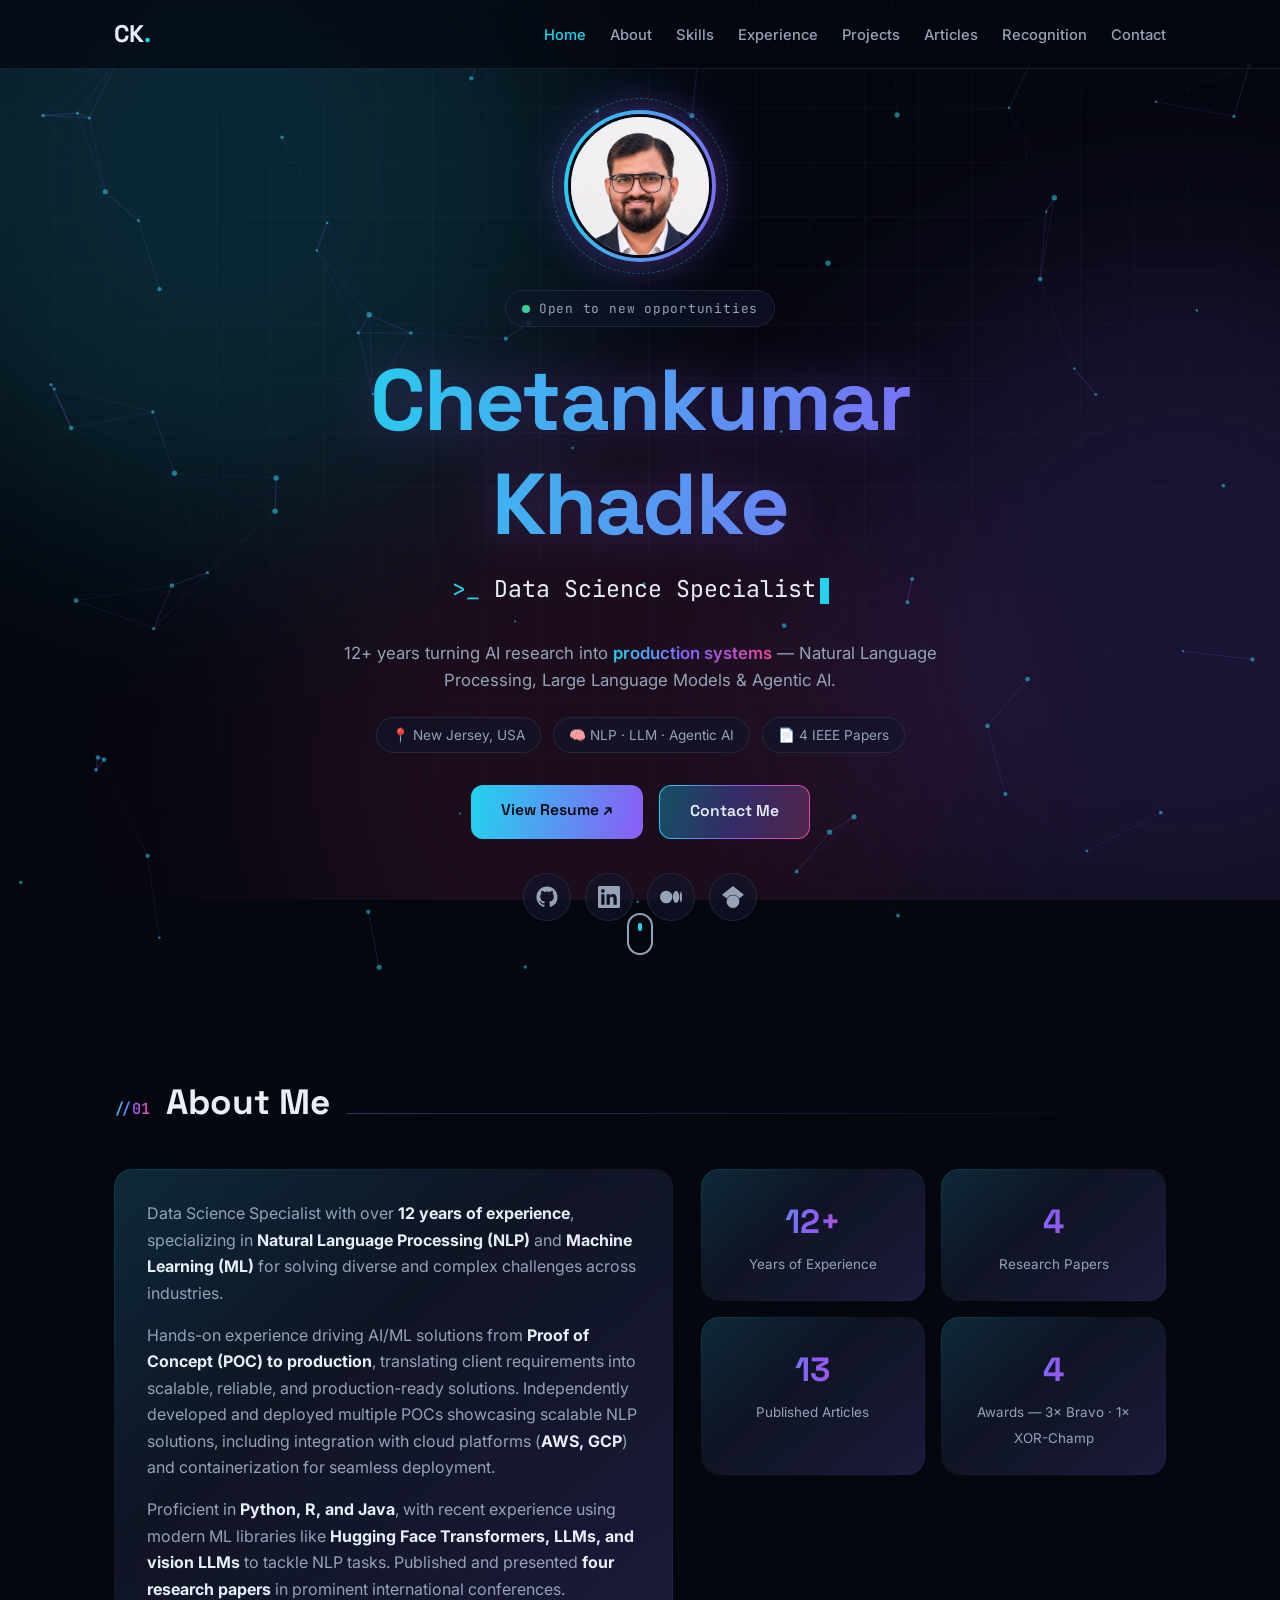
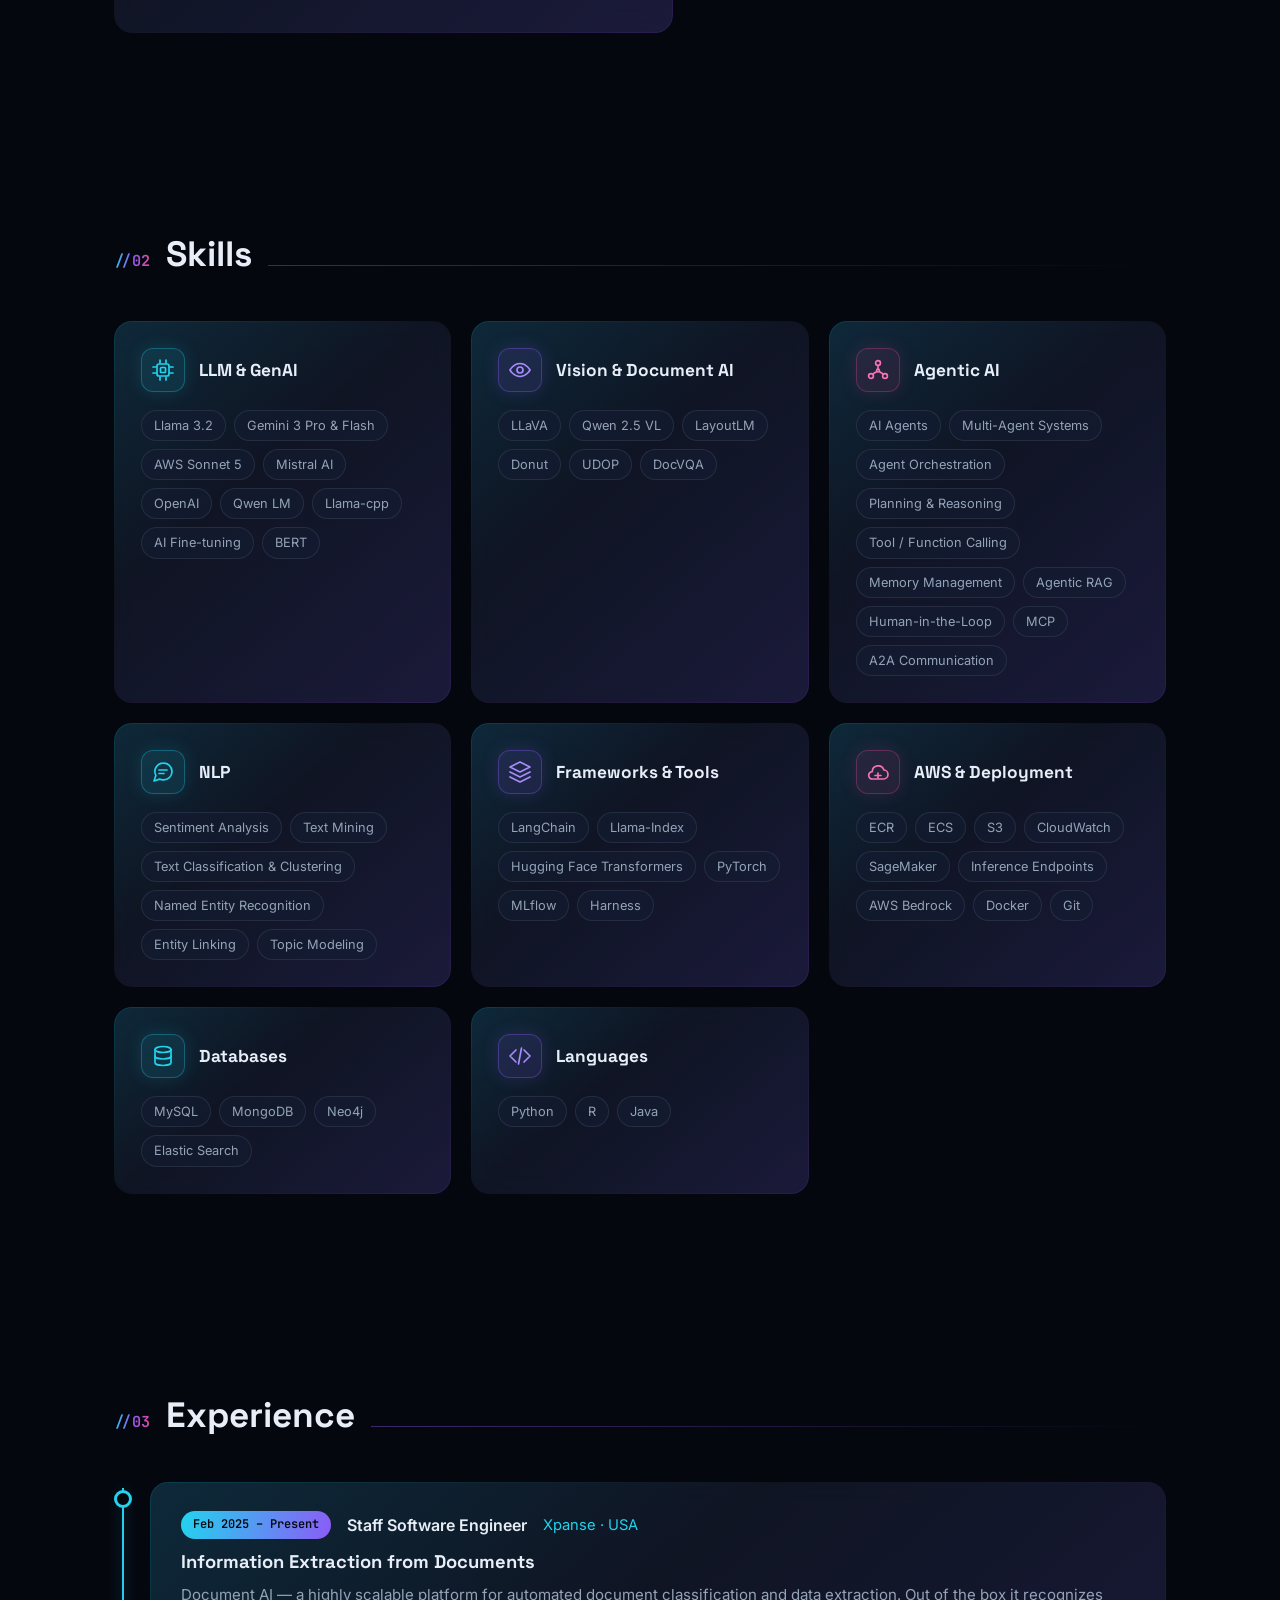
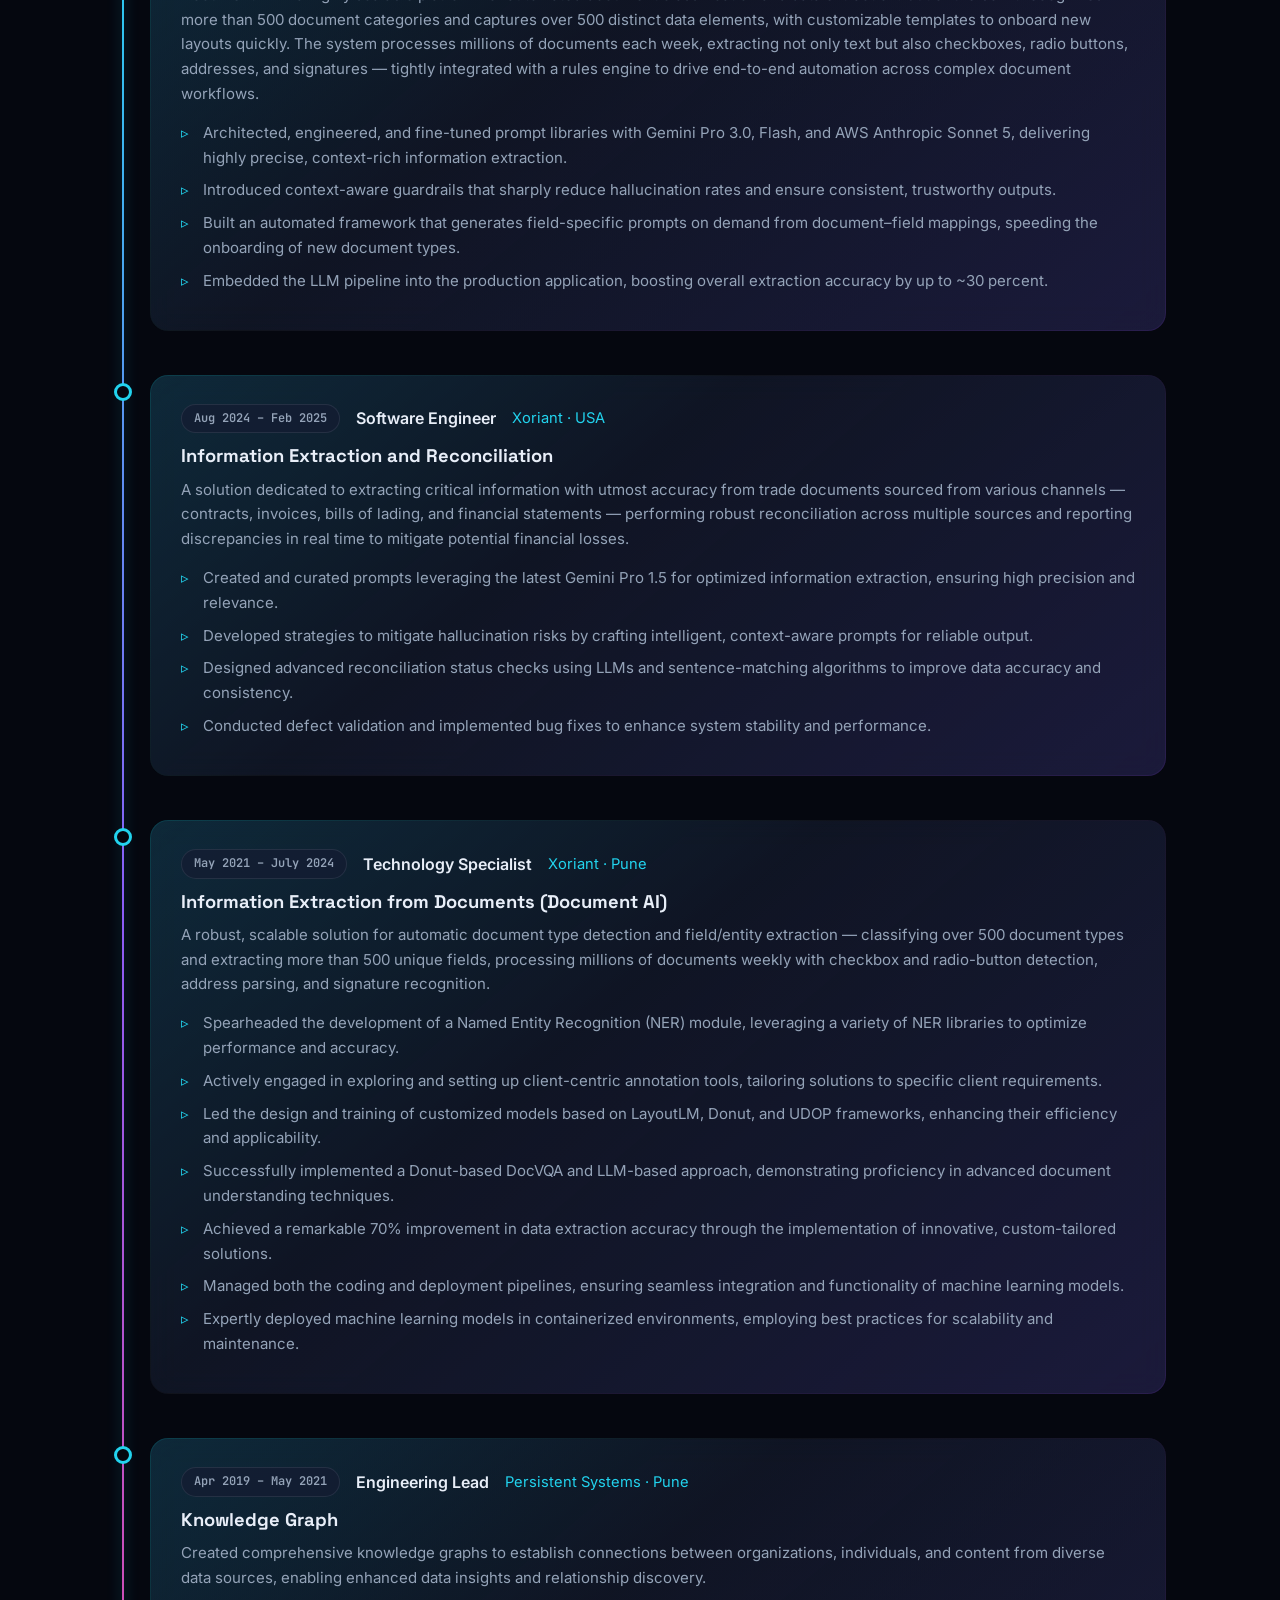
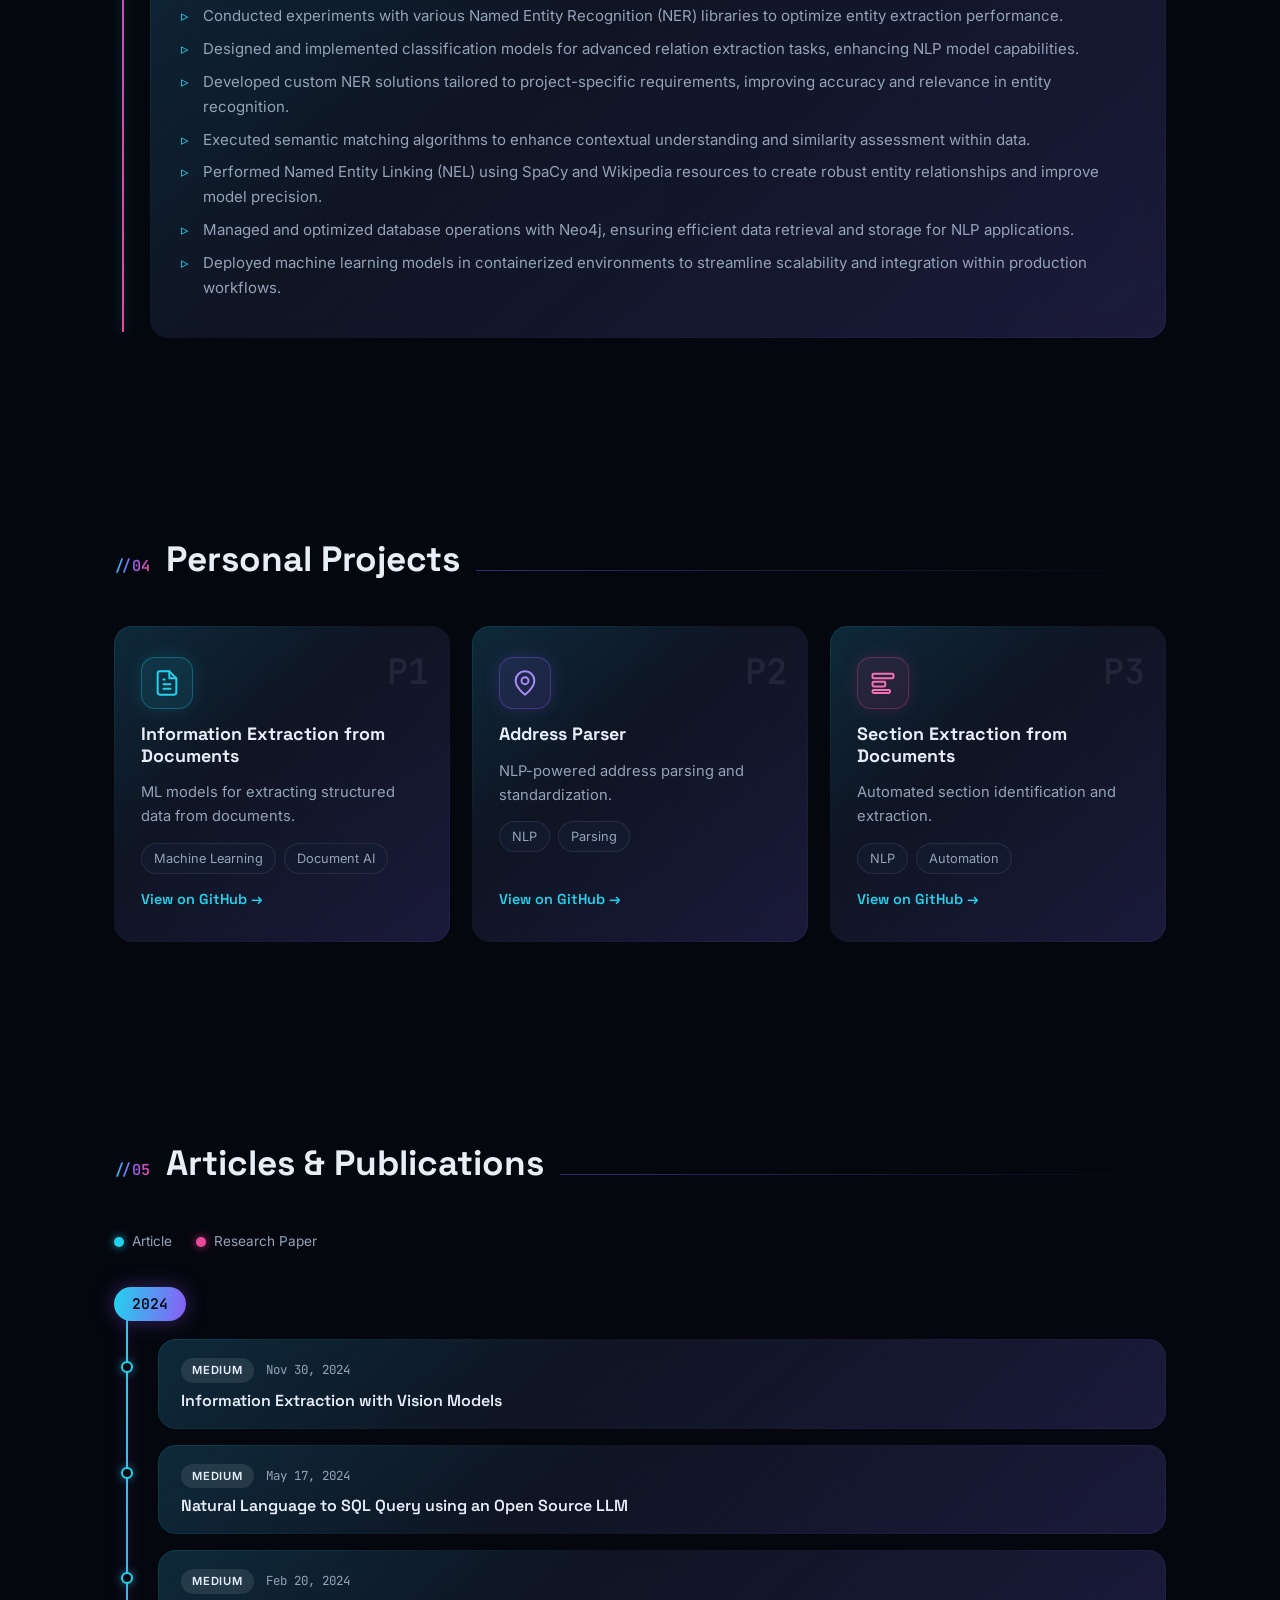
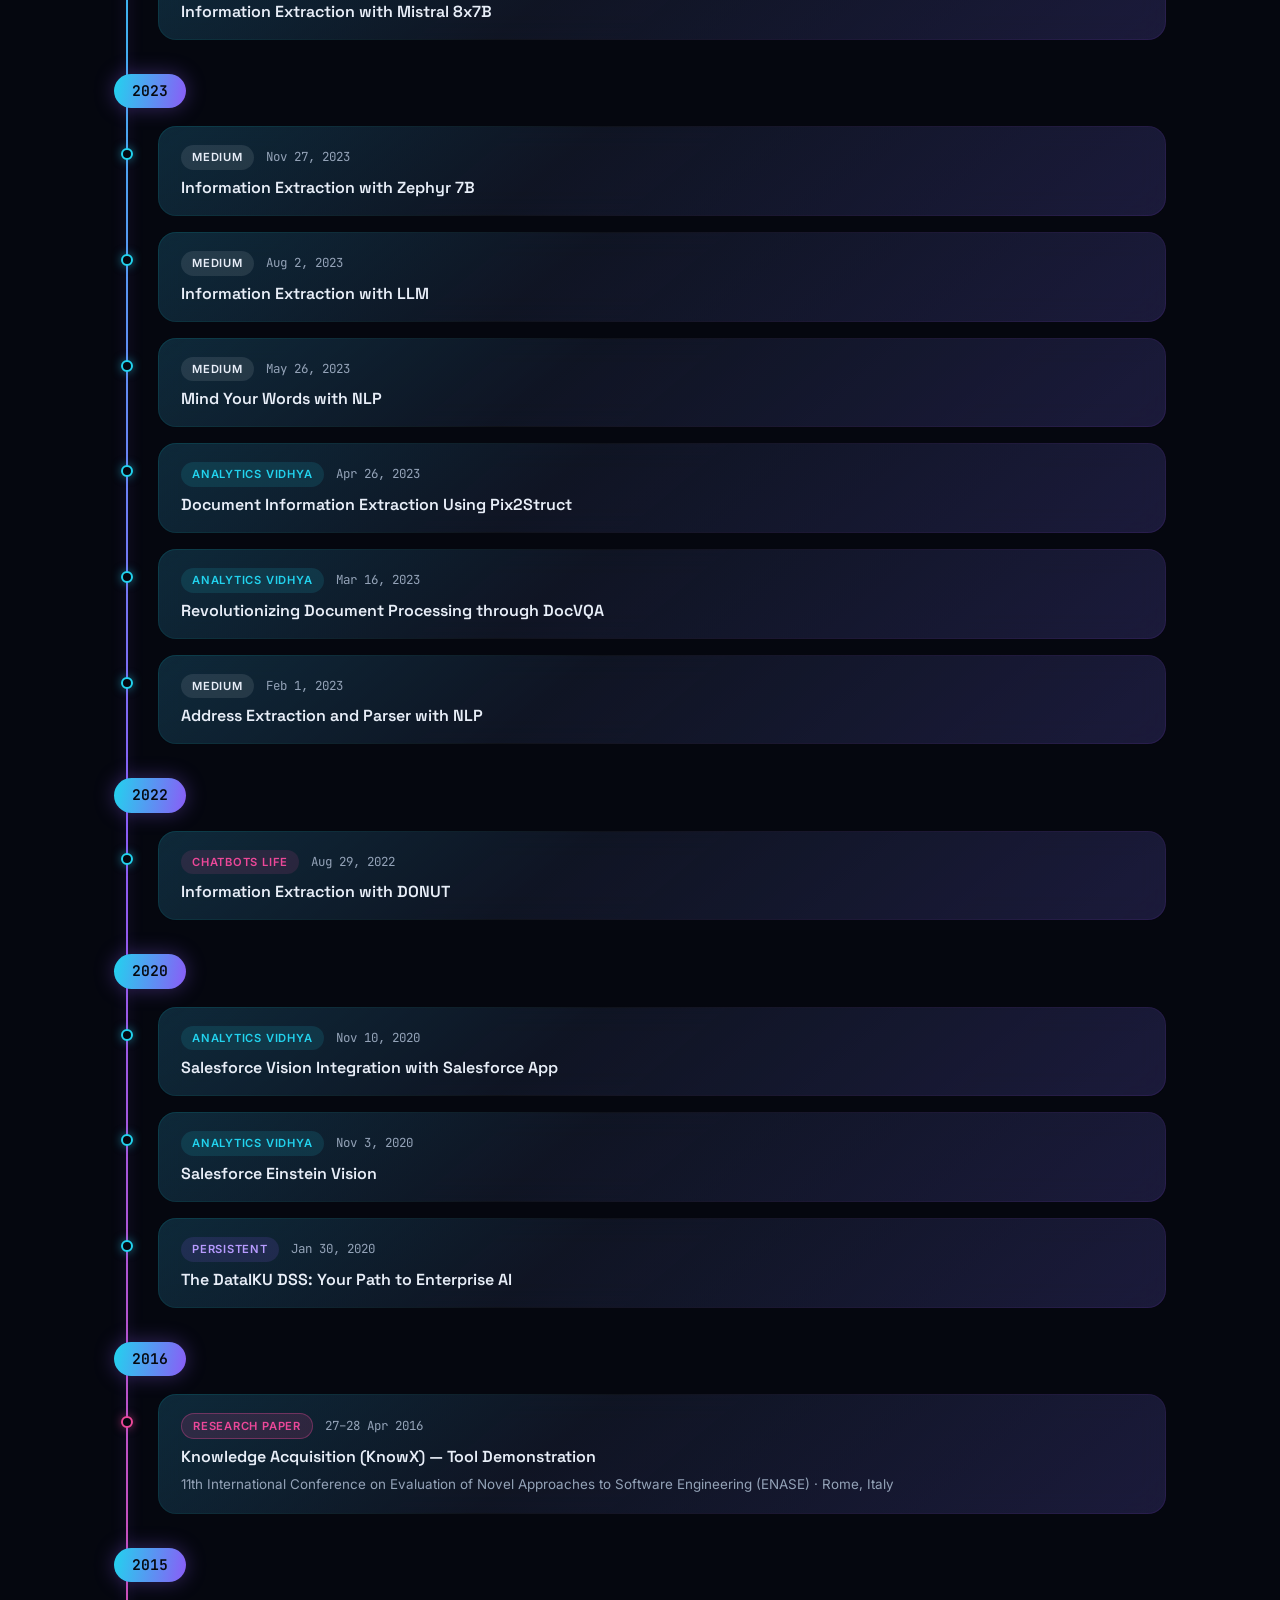
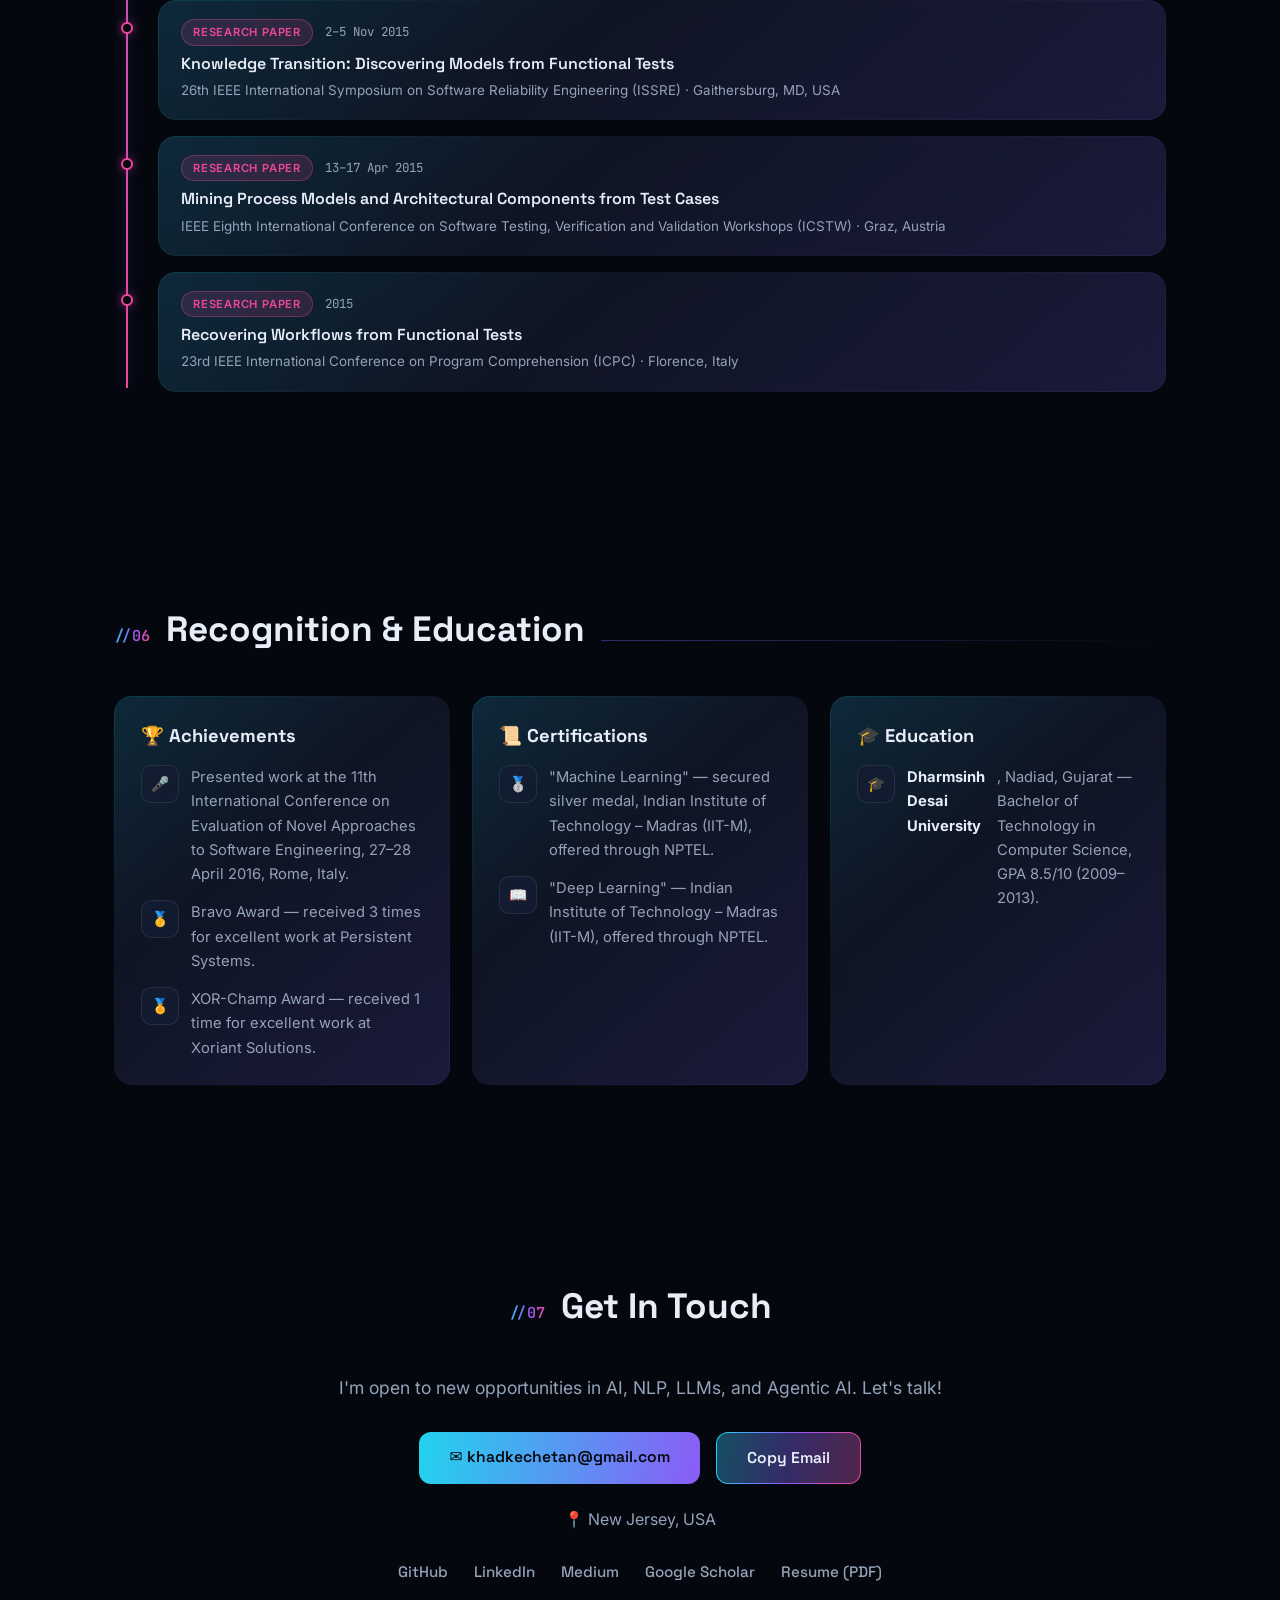
==== commit 6f3d193a: "Add profile photo to hero as gradient-ring avatar Co-Authored-By: Claude Fable 5 <noreply@anthropic." ====
--- a/docs/index.html
+++ b/docs/index.html
@@ -49,6 +49,9 @@
   <header class="hero" id="home">
     <canvas id="particleCanvas" aria-hidden="true"></canvas>
     <div class="hero-content">
+      <div class="hero-avatar">
+        <img src="assets/chetan_khadke.png" alt="Portrait of Chetankumar Khadke" width="480" height="480" />
+      </div>
       <p class="hero-badge"><span class="pulse-dot" aria-hidden="true"></span> Open to new opportunities</p>
       <h1 class="hero-name">Chetankumar<br/>Khadke</h1>
       <p class="hero-typing"><span class="typing-prefix" aria-hidden="true">&gt;_</span> <span id="typingText"></span><span class="caret" aria-hidden="true"></span></p>
--- a/docs/css/style.css
+++ b/docs/css/style.css
@@ -170,6 +170,34 @@
 }
 .hero-content { position: relative; z-index: 1; max-width: 860px; }
 
+.hero-avatar {
+  position: relative;
+  width: 152px; height: 152px;
+  margin: 0 auto 28px;
+  border-radius: 50%;
+  padding: 4px;
+  background: var(--gradient);
+  background-size: 220% 220%;
+  box-shadow: 0 0 44px rgba(139, 92, 246, 0.45);
+  animation: gradientShift 6s ease infinite, fadeDown 0.8s ease both, avatarFloat 5s 1s ease-in-out infinite;
+}
+.hero-avatar::before {
+  content: "";
+  position: absolute;
+  inset: -12px;
+  border-radius: 50%;
+  border: 1px dashed rgba(34, 211, 238, 0.35);
+  animation: spinSlow 24s linear infinite;
+}
+.hero-avatar img {
+  display: block;
+  width: 100%; height: 100%;
+  border-radius: 50%;
+  object-fit: cover;
+  object-position: top;
+  border: 3px solid var(--bg);
+}
+
 .hero-badge {
   display: inline-flex;
   align-items: center;
@@ -798,6 +826,13 @@
 @keyframes drift2 {
   from { transform: translate(0, 0) scale(1.1); }
   to { transform: translate(-8vw, -6vh) scale(0.95); }
+}
+@keyframes avatarFloat {
+  0%, 100% { transform: translateY(0); }
+  50% { transform: translateY(-8px); }
+}
+@keyframes spinSlow {
+  to { transform: rotate(360deg); }
 }
 @keyframes drift3 {
   from { transform: translate(0, 0) scale(1); }
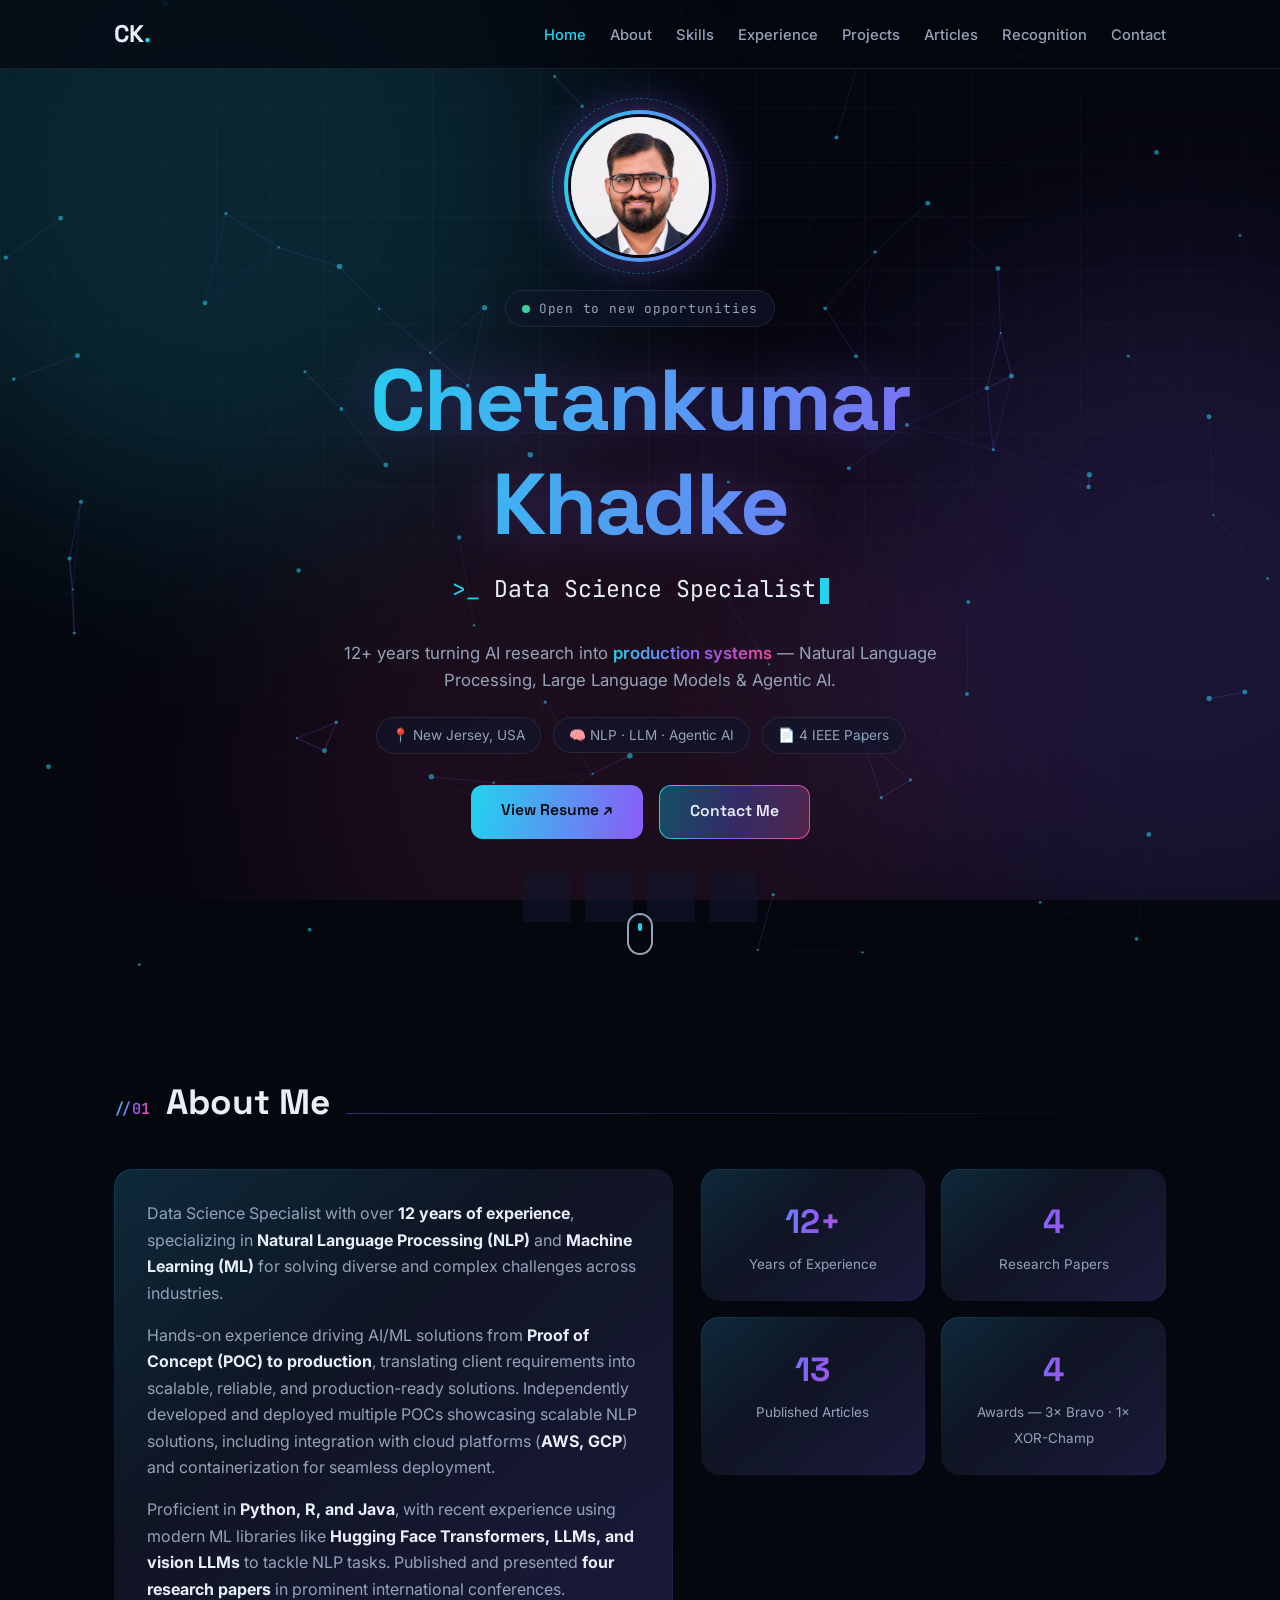
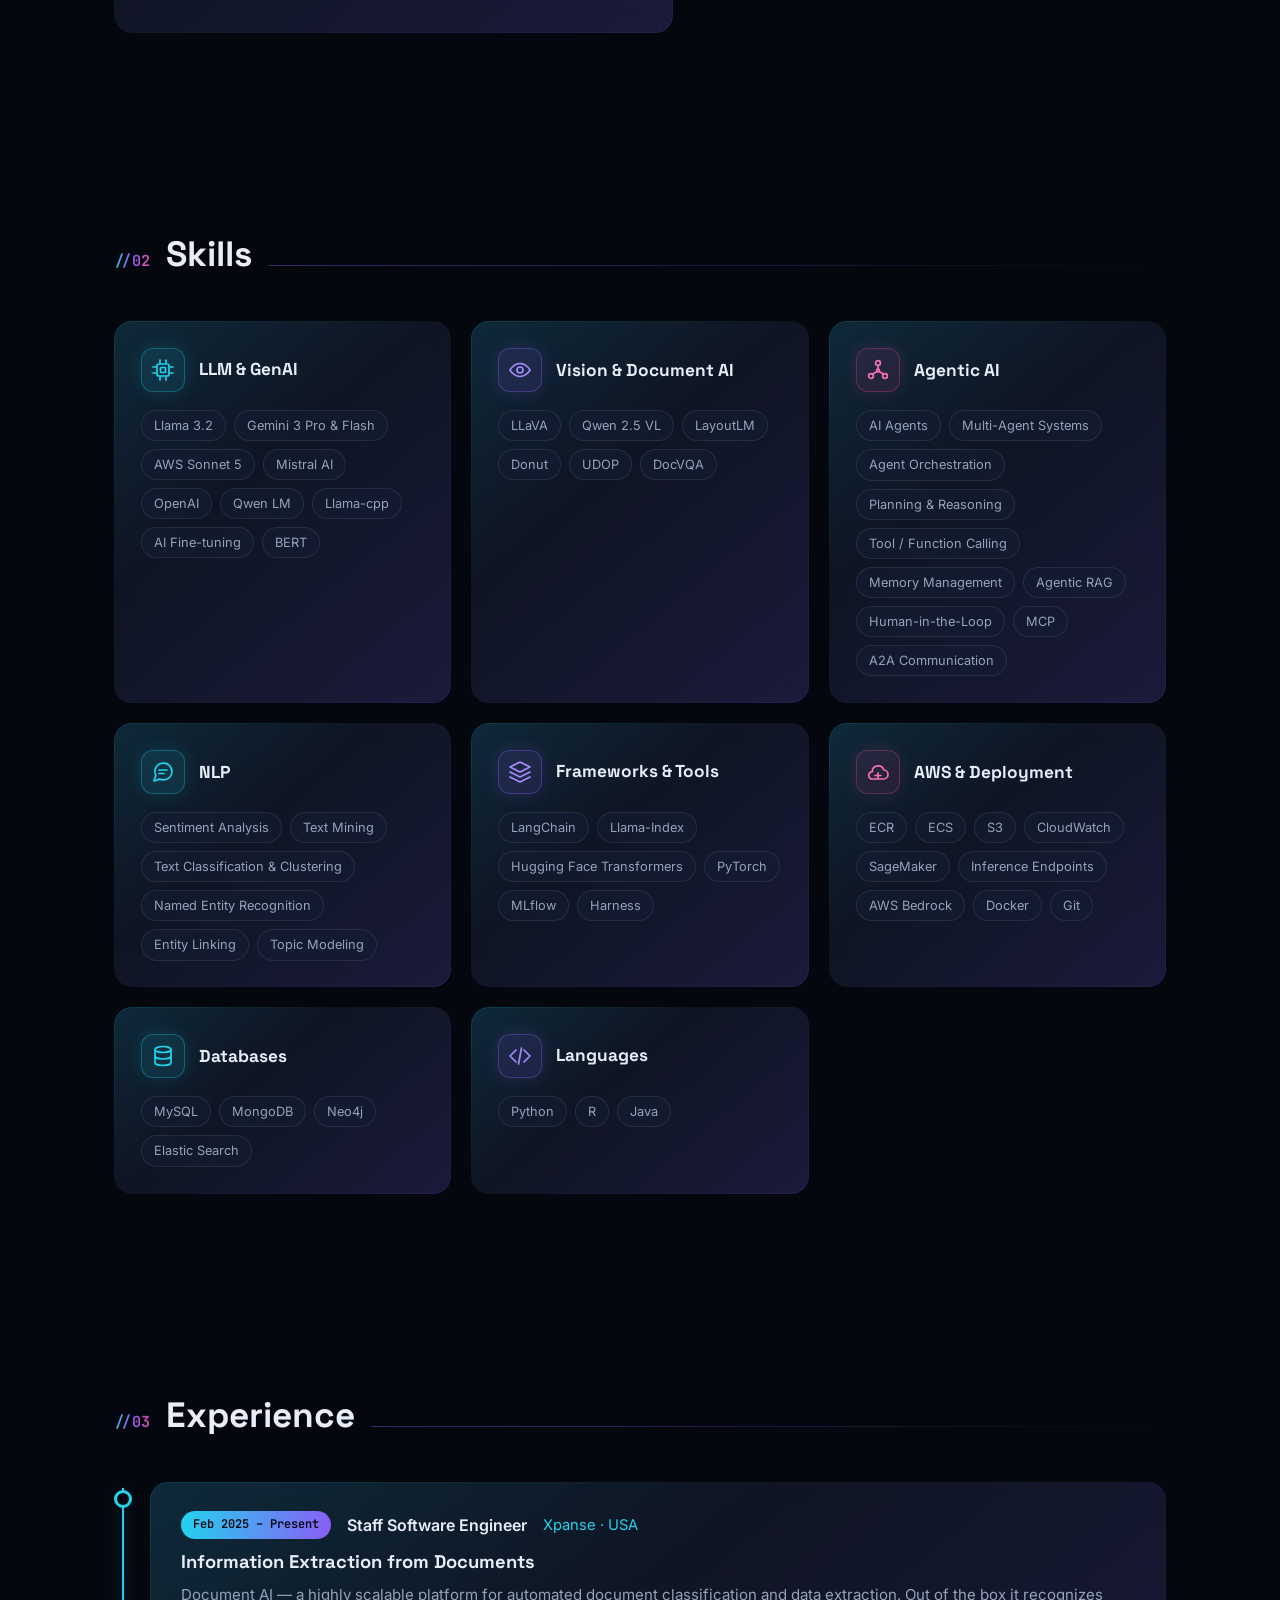
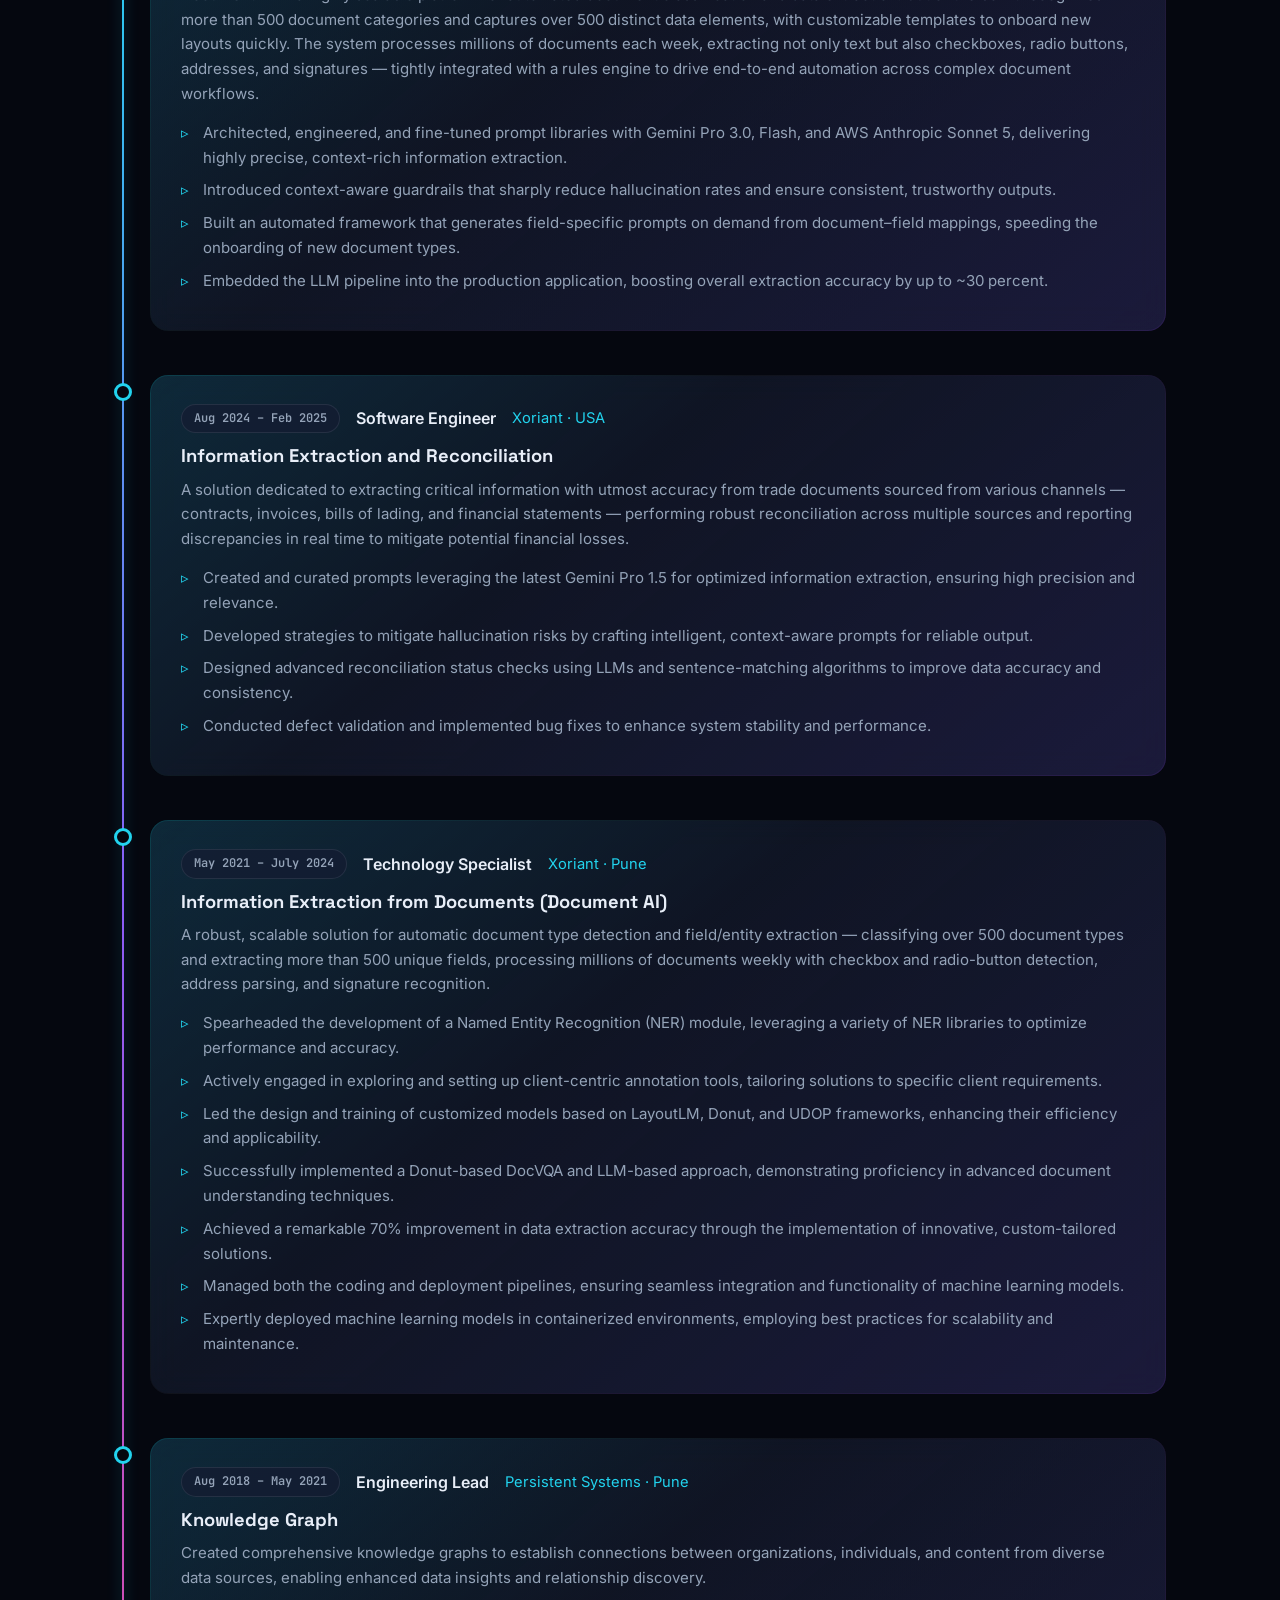
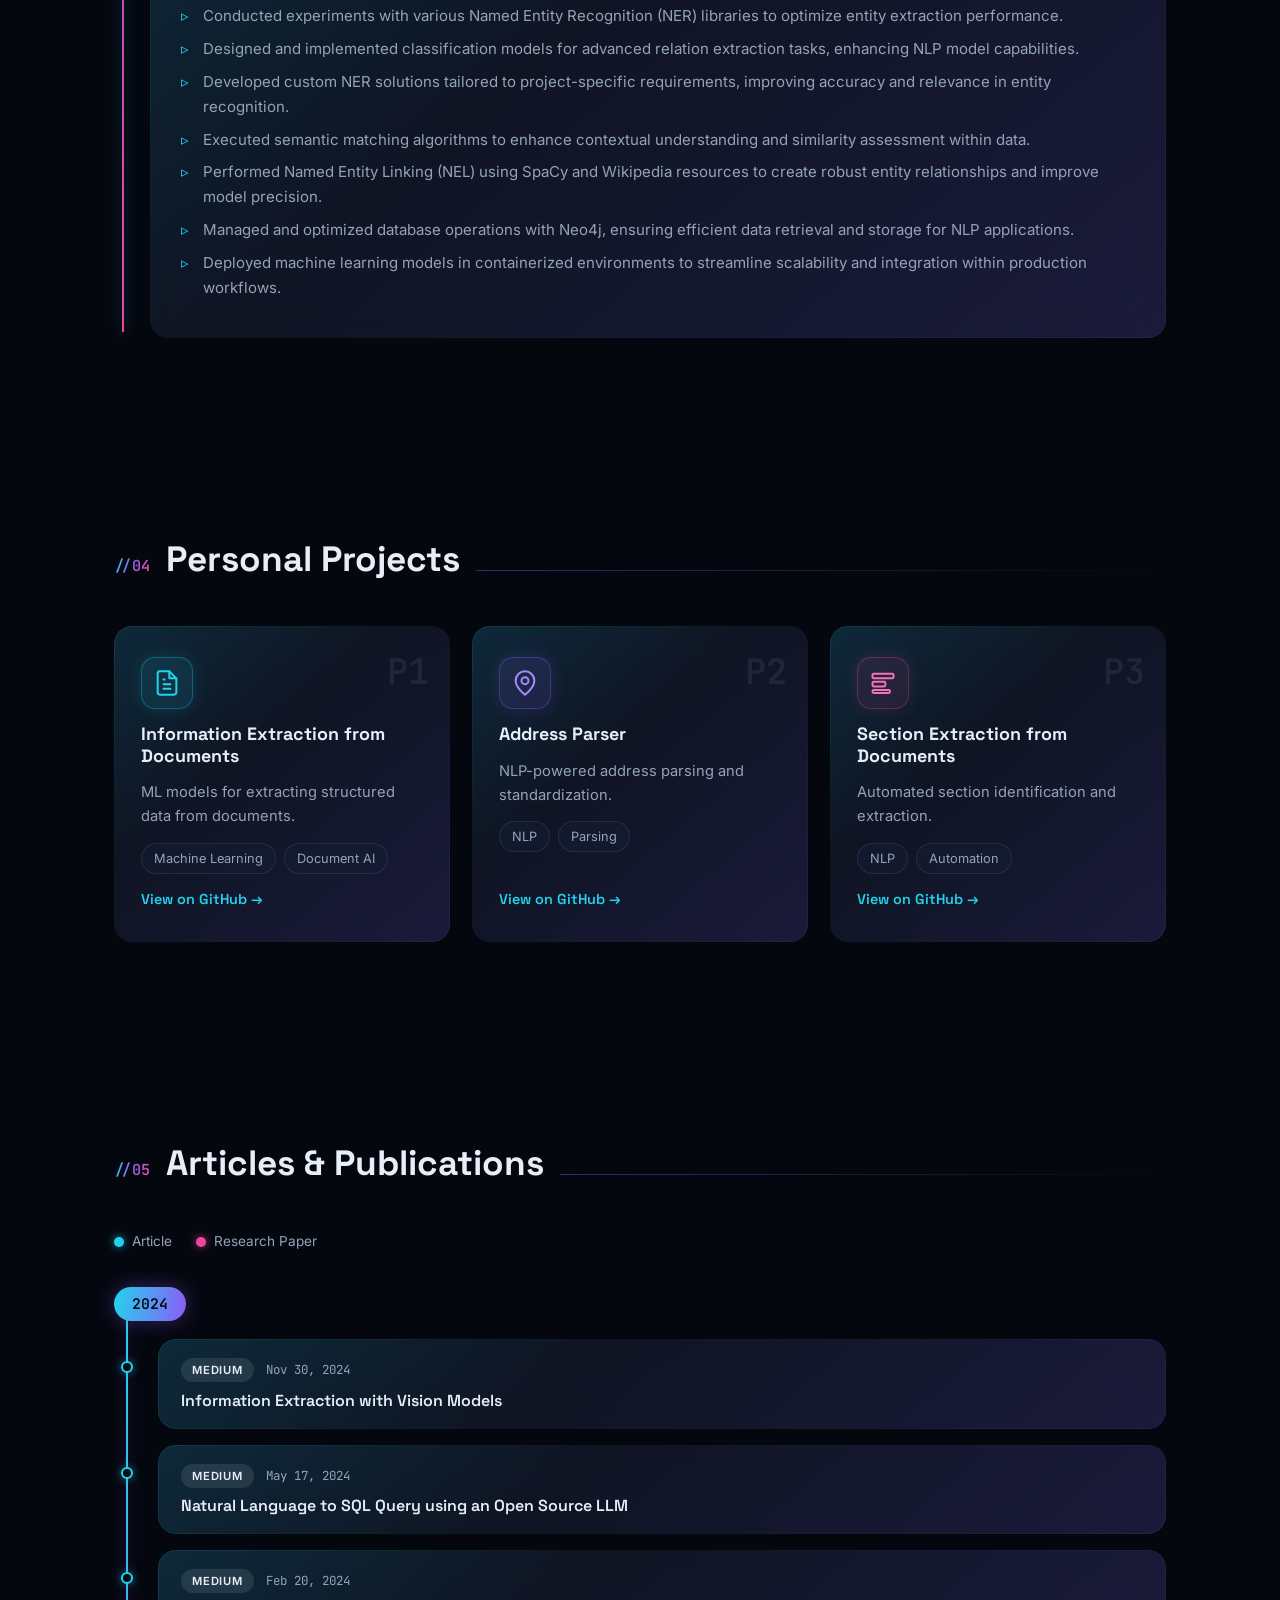
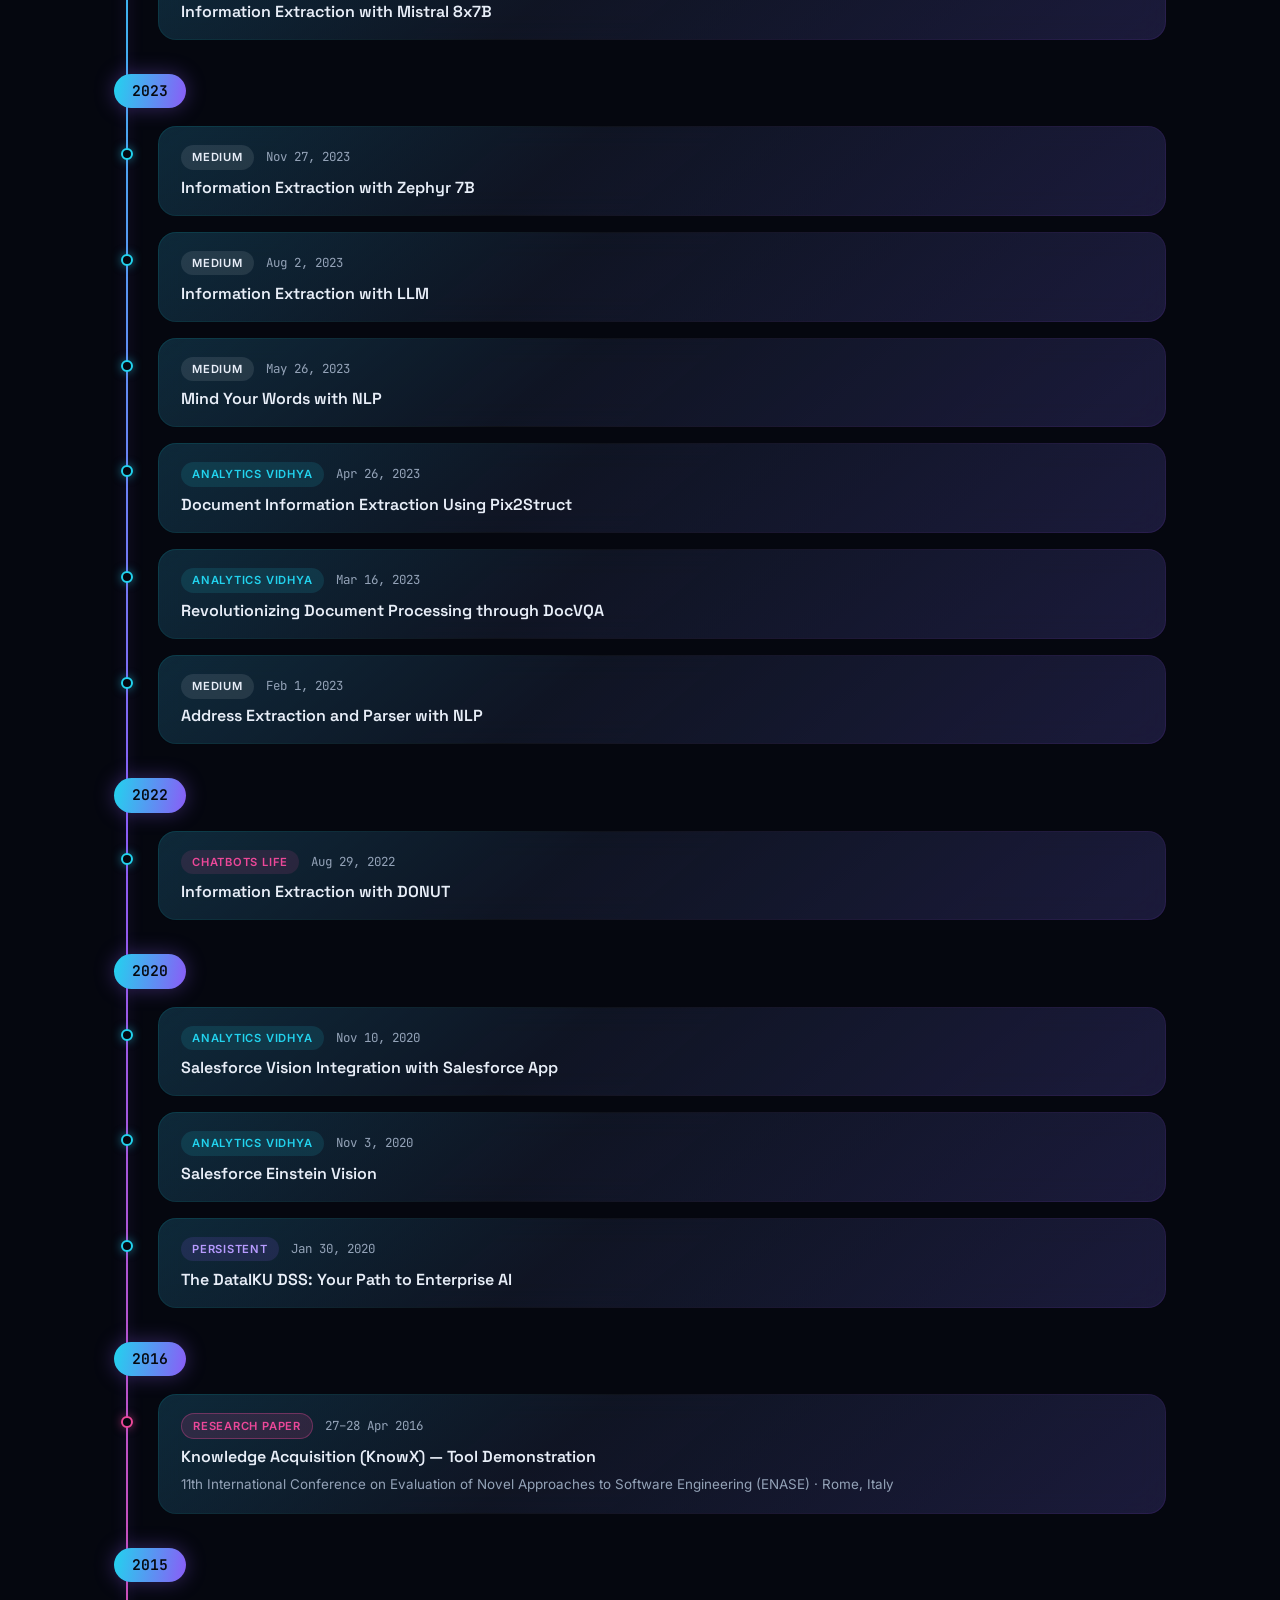
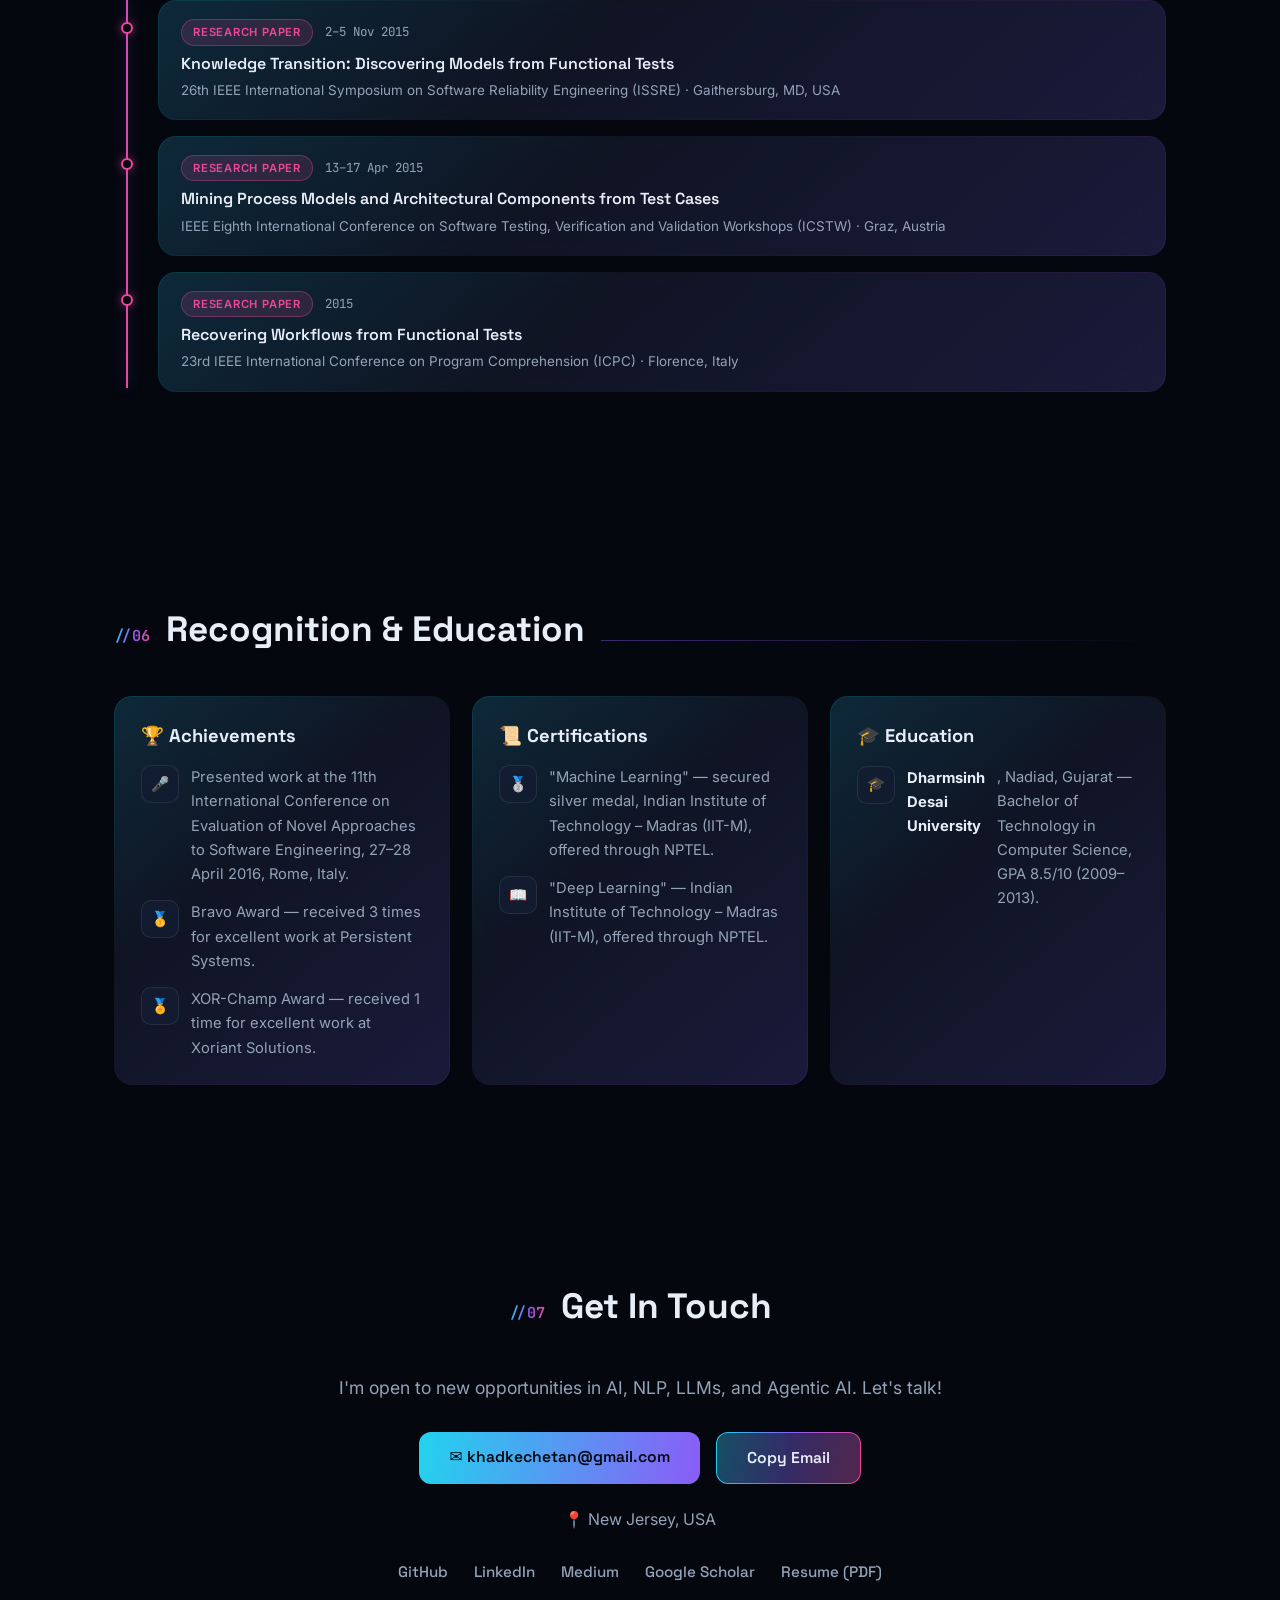
==== commit 543f3f3f: "Correct Persistent Systems dates to Aug 2018 – May 2021 Co-Authored-By: Claude Fable 5 <noreply@anth" ====
--- a/docs/index.html
+++ b/docs/index.html
@@ -282,7 +282,7 @@
             <div class="timeline-dot" aria-hidden="true"></div>
             <div class="timeline-card glass-card">
               <div class="timeline-meta">
-                <span class="badge">Apr 2019 – May 2021</span>
+                <span class="badge">Aug 2018 – May 2021</span>
                 <span class="timeline-role">Engineering Lead</span>
                 <span class="timeline-company">Persistent Systems · Pune</span>
               </div>
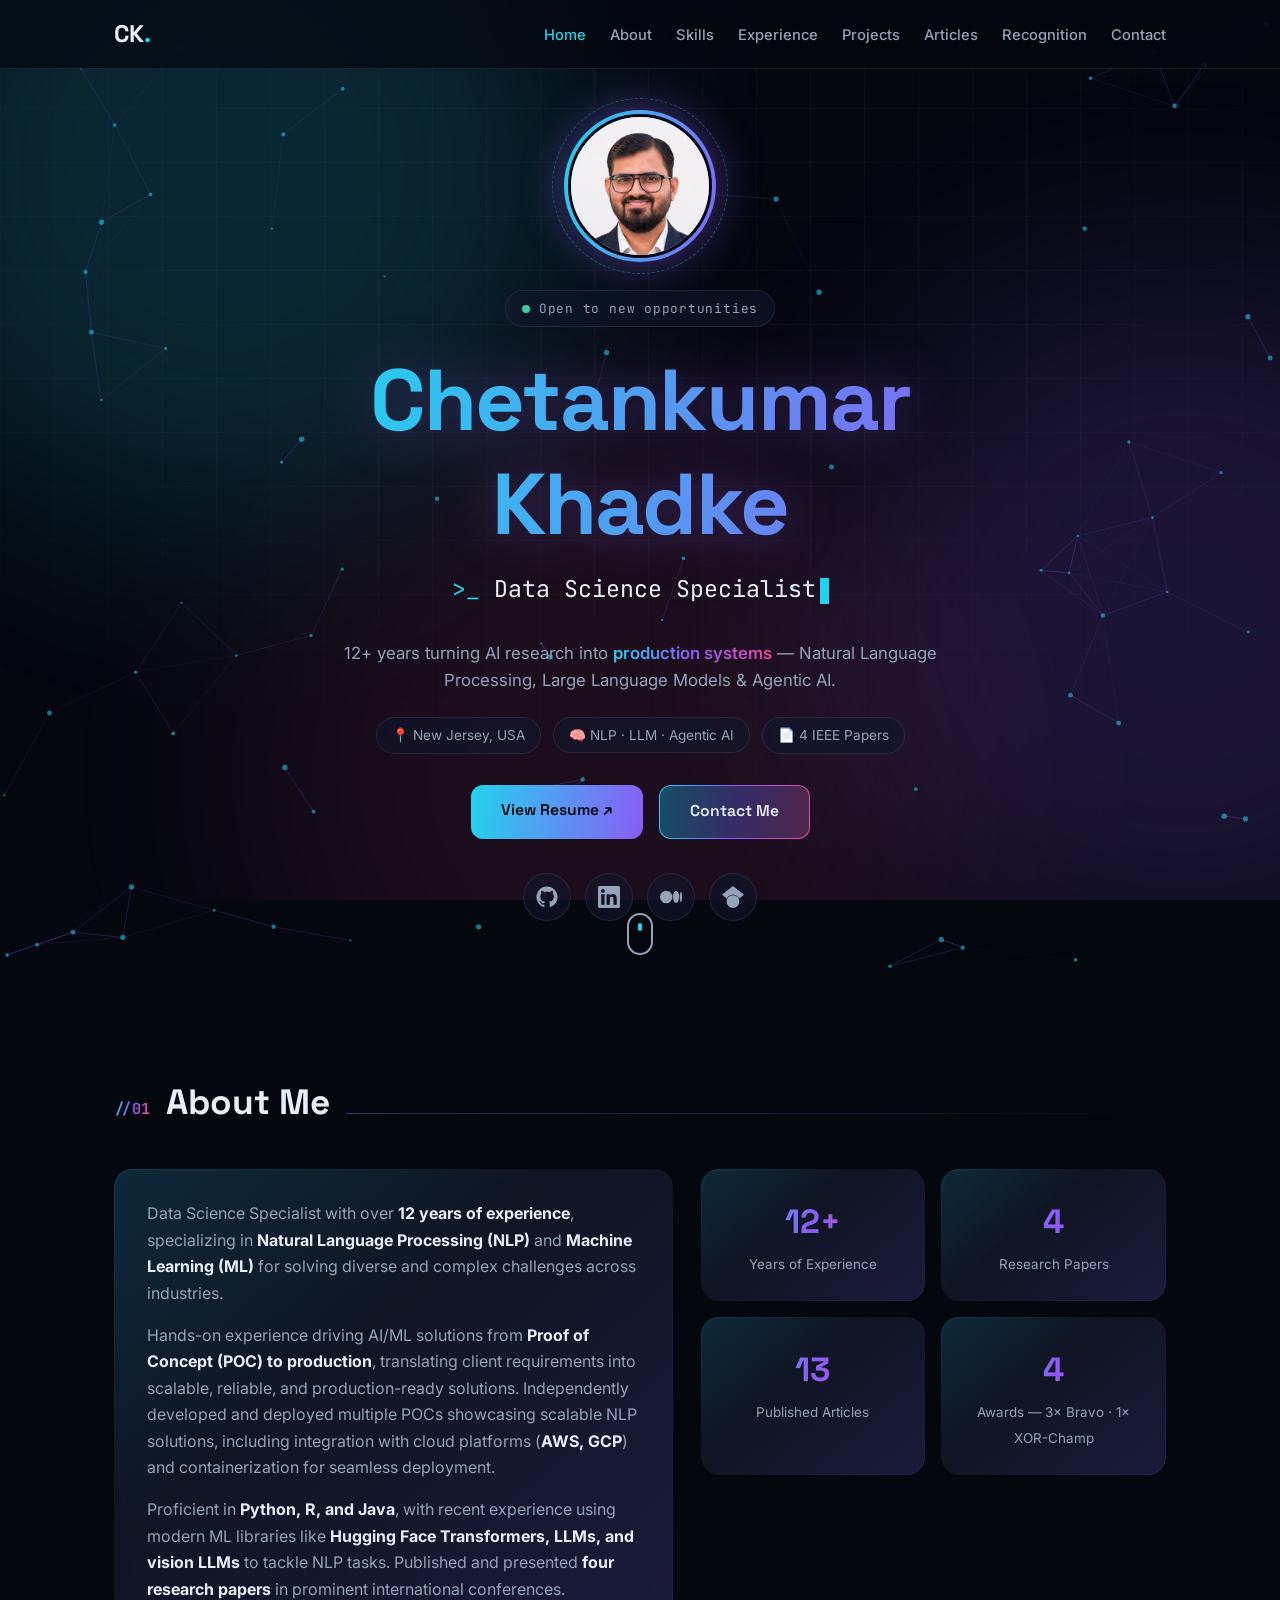
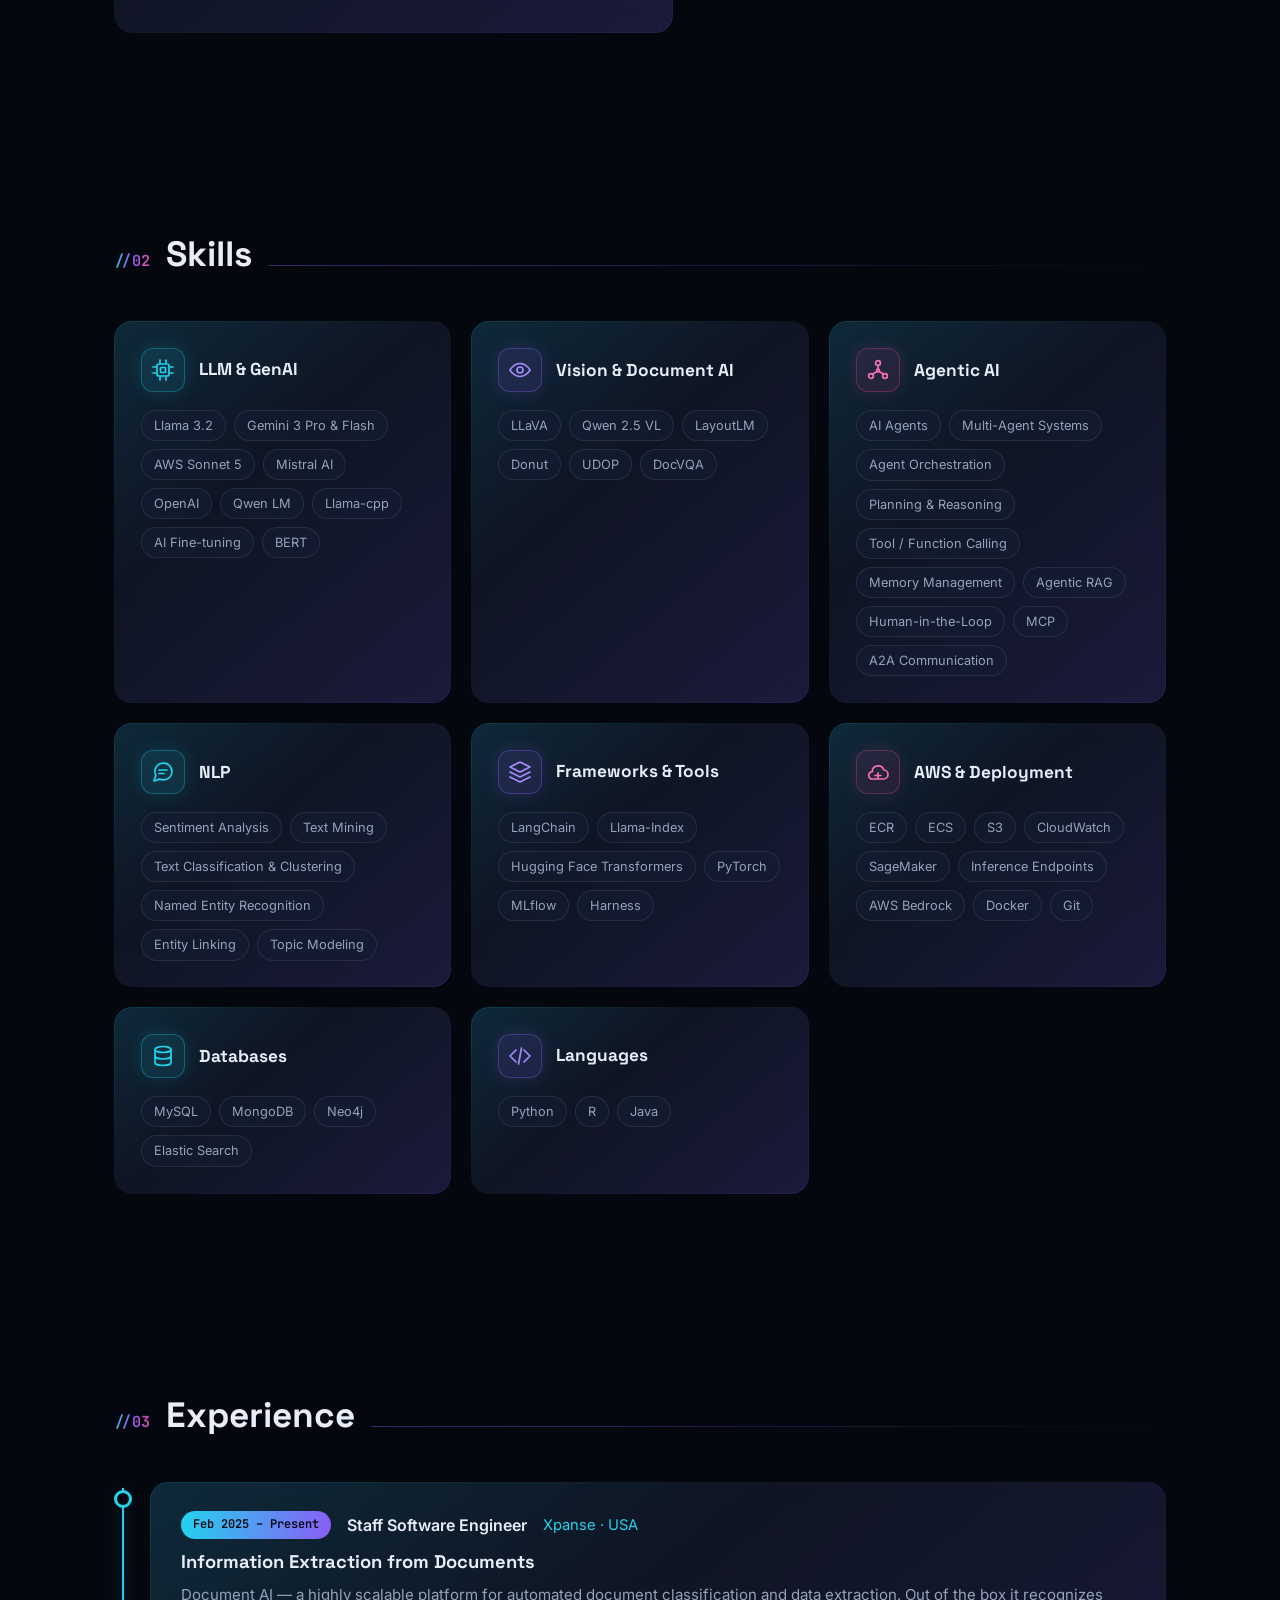
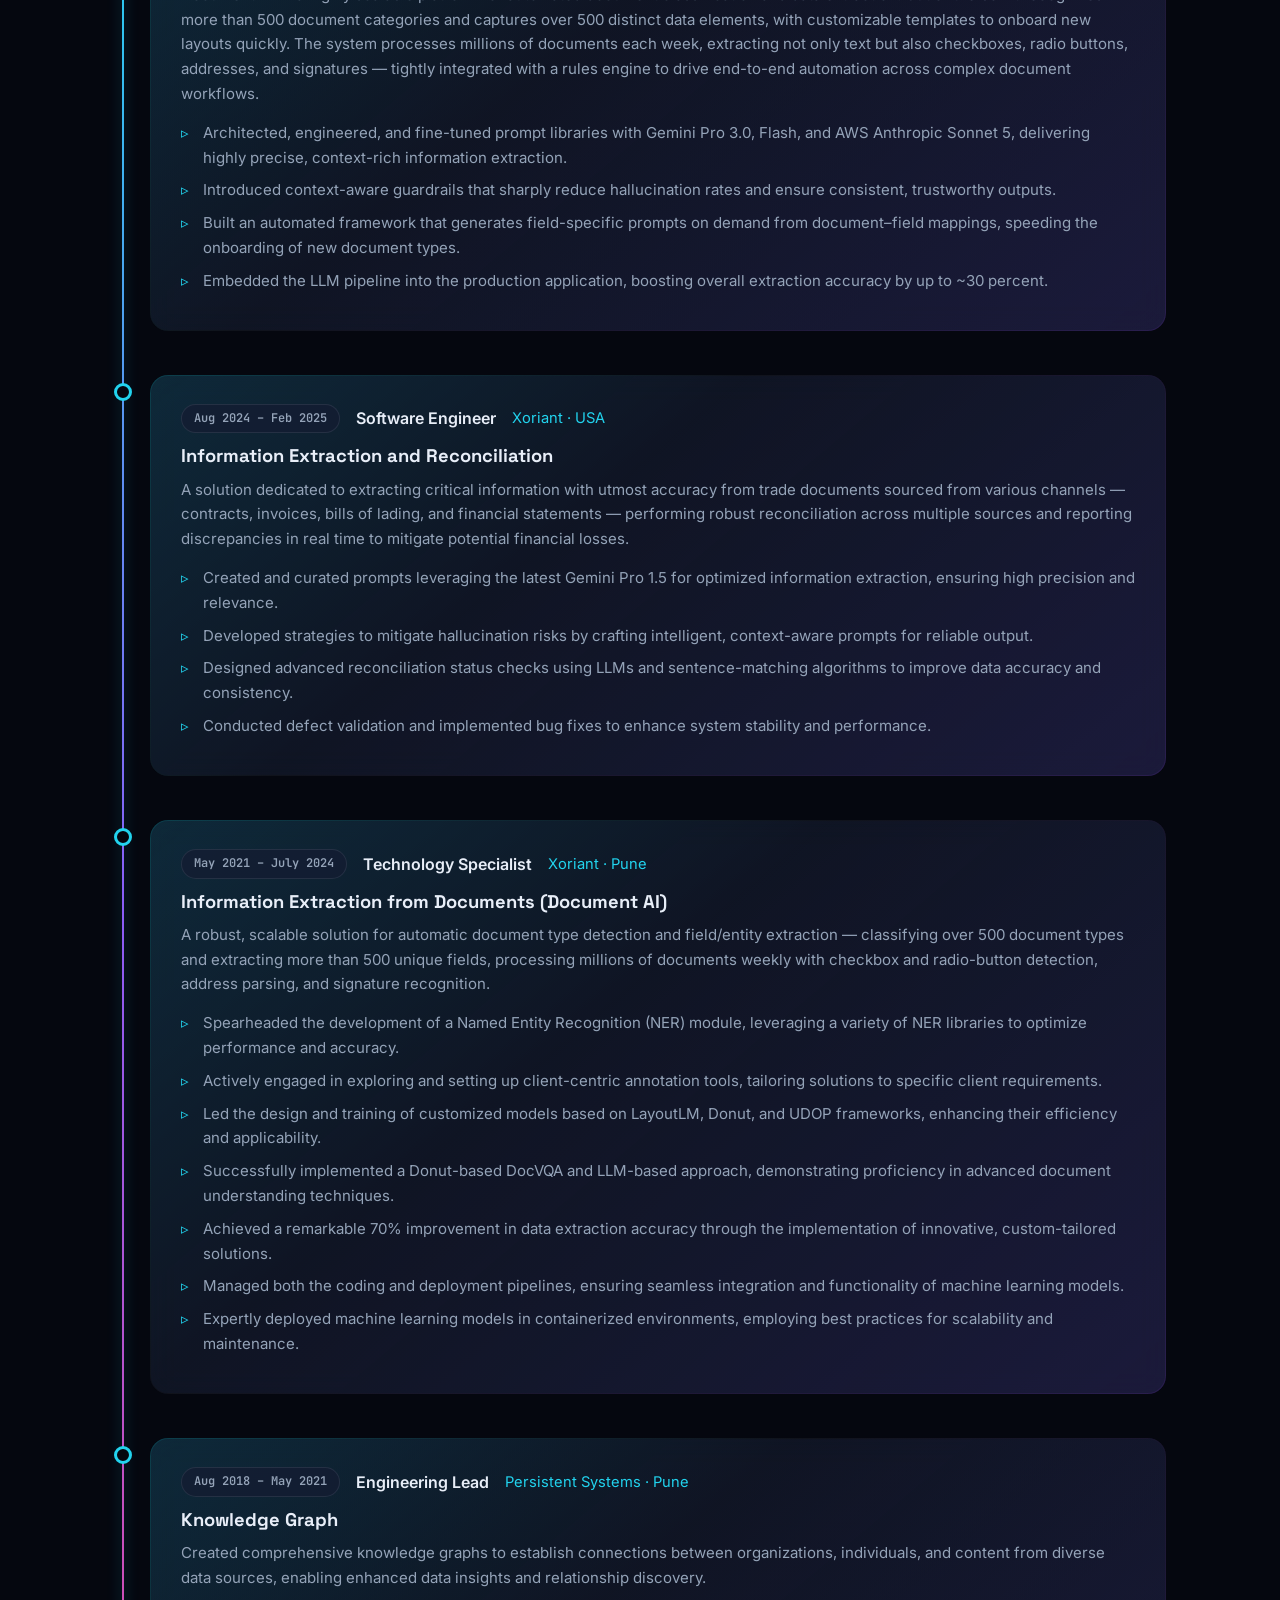
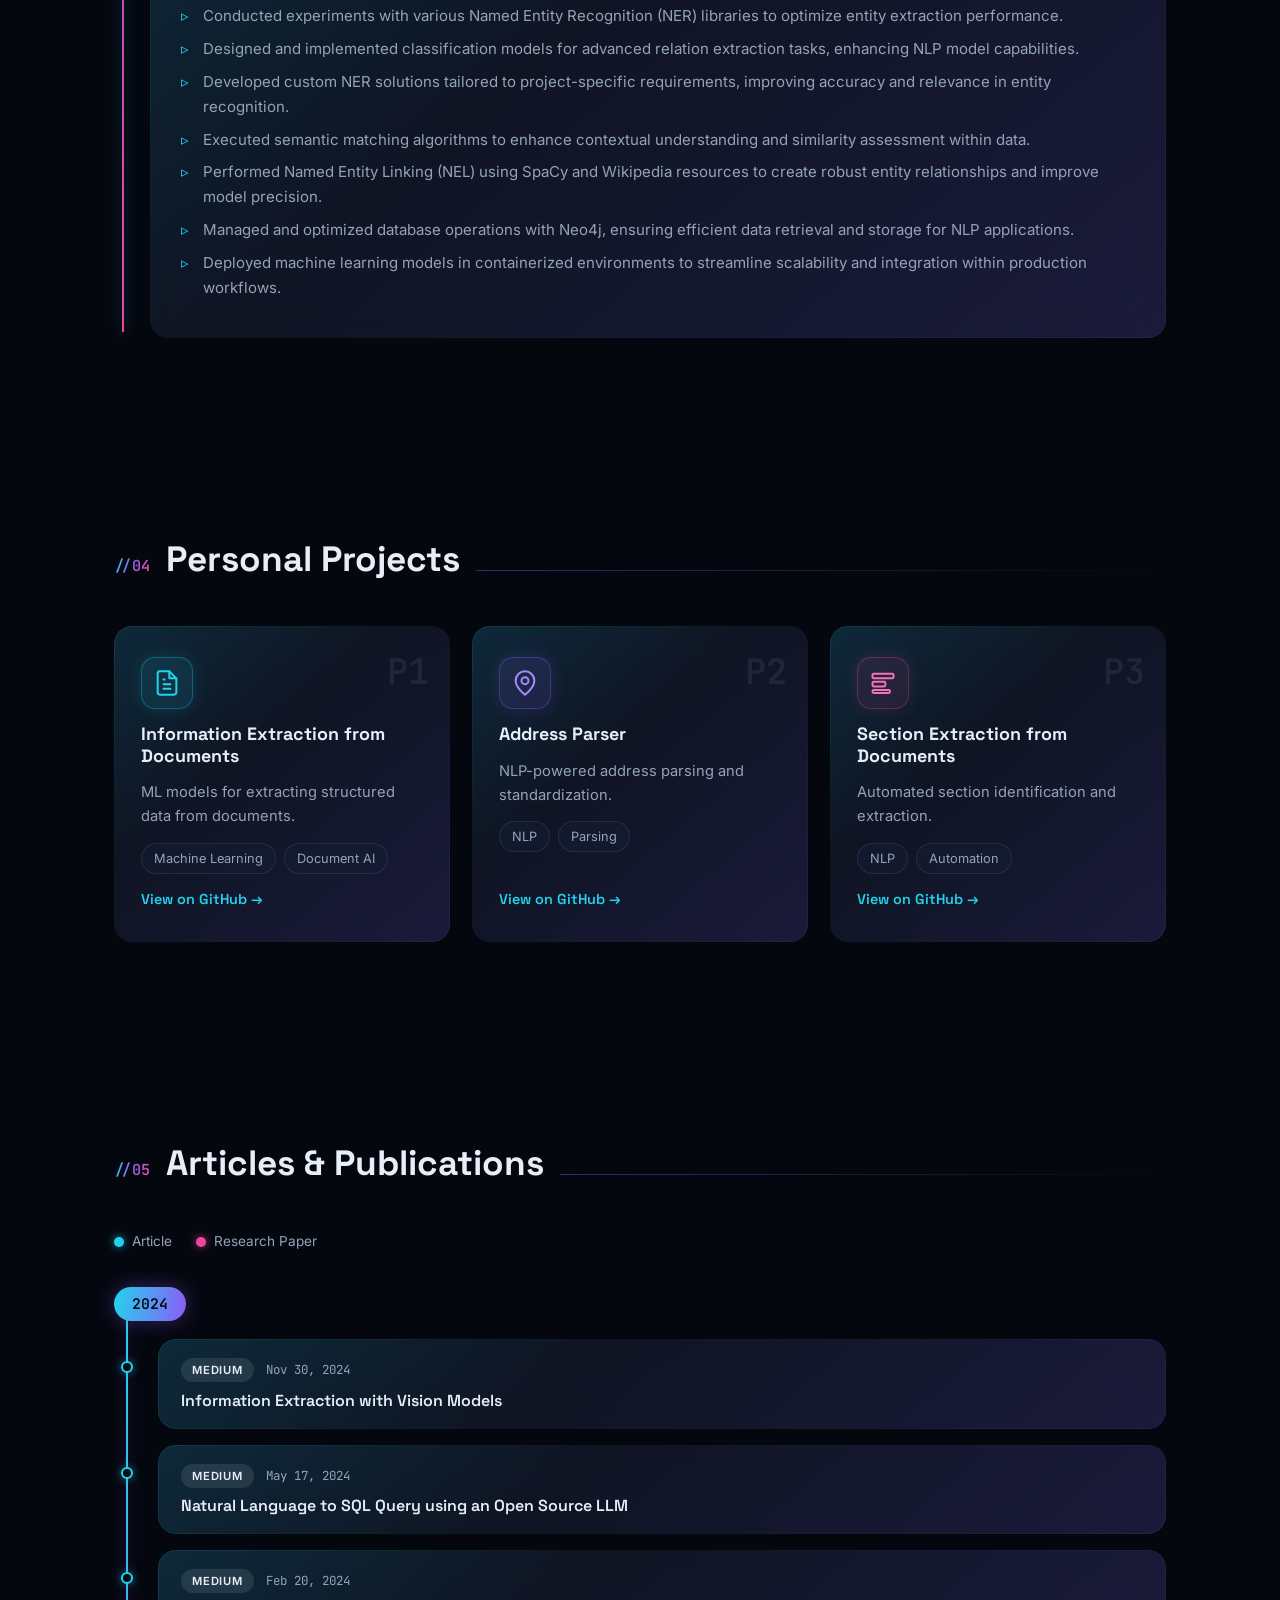
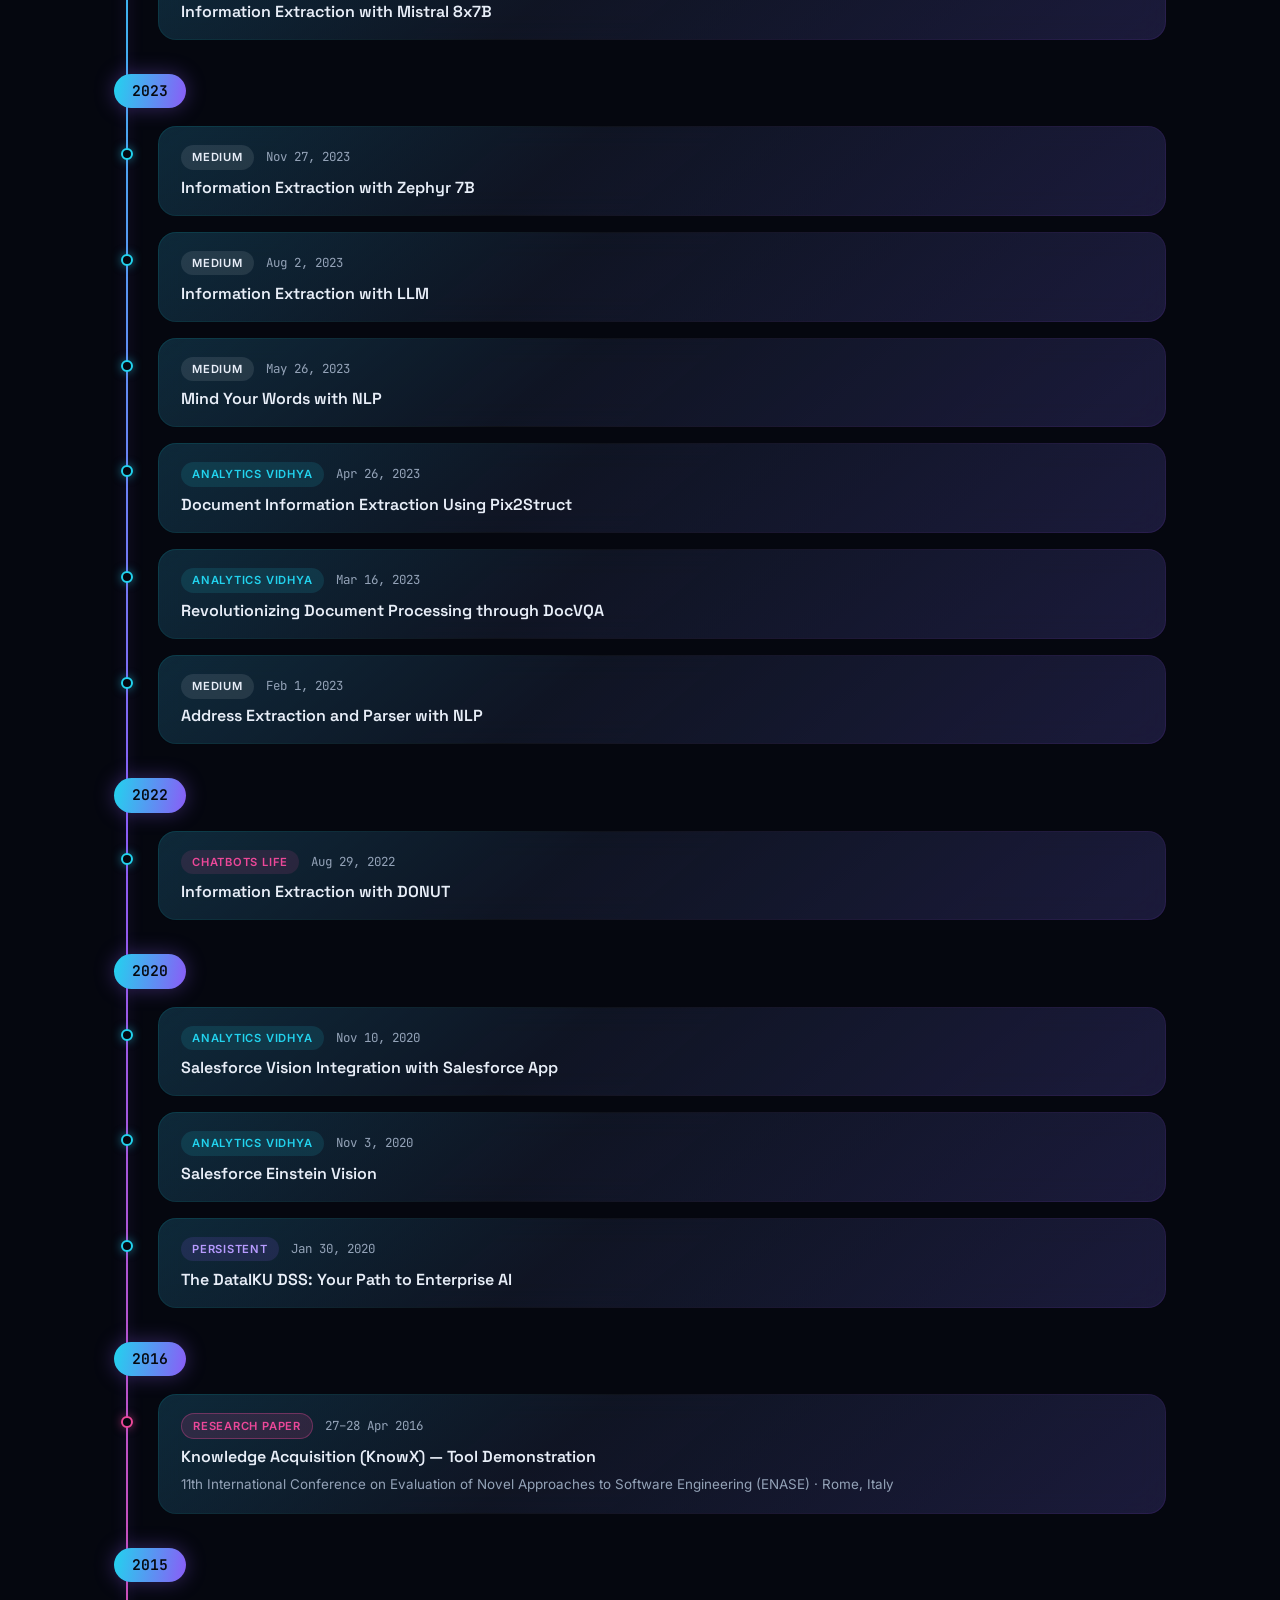
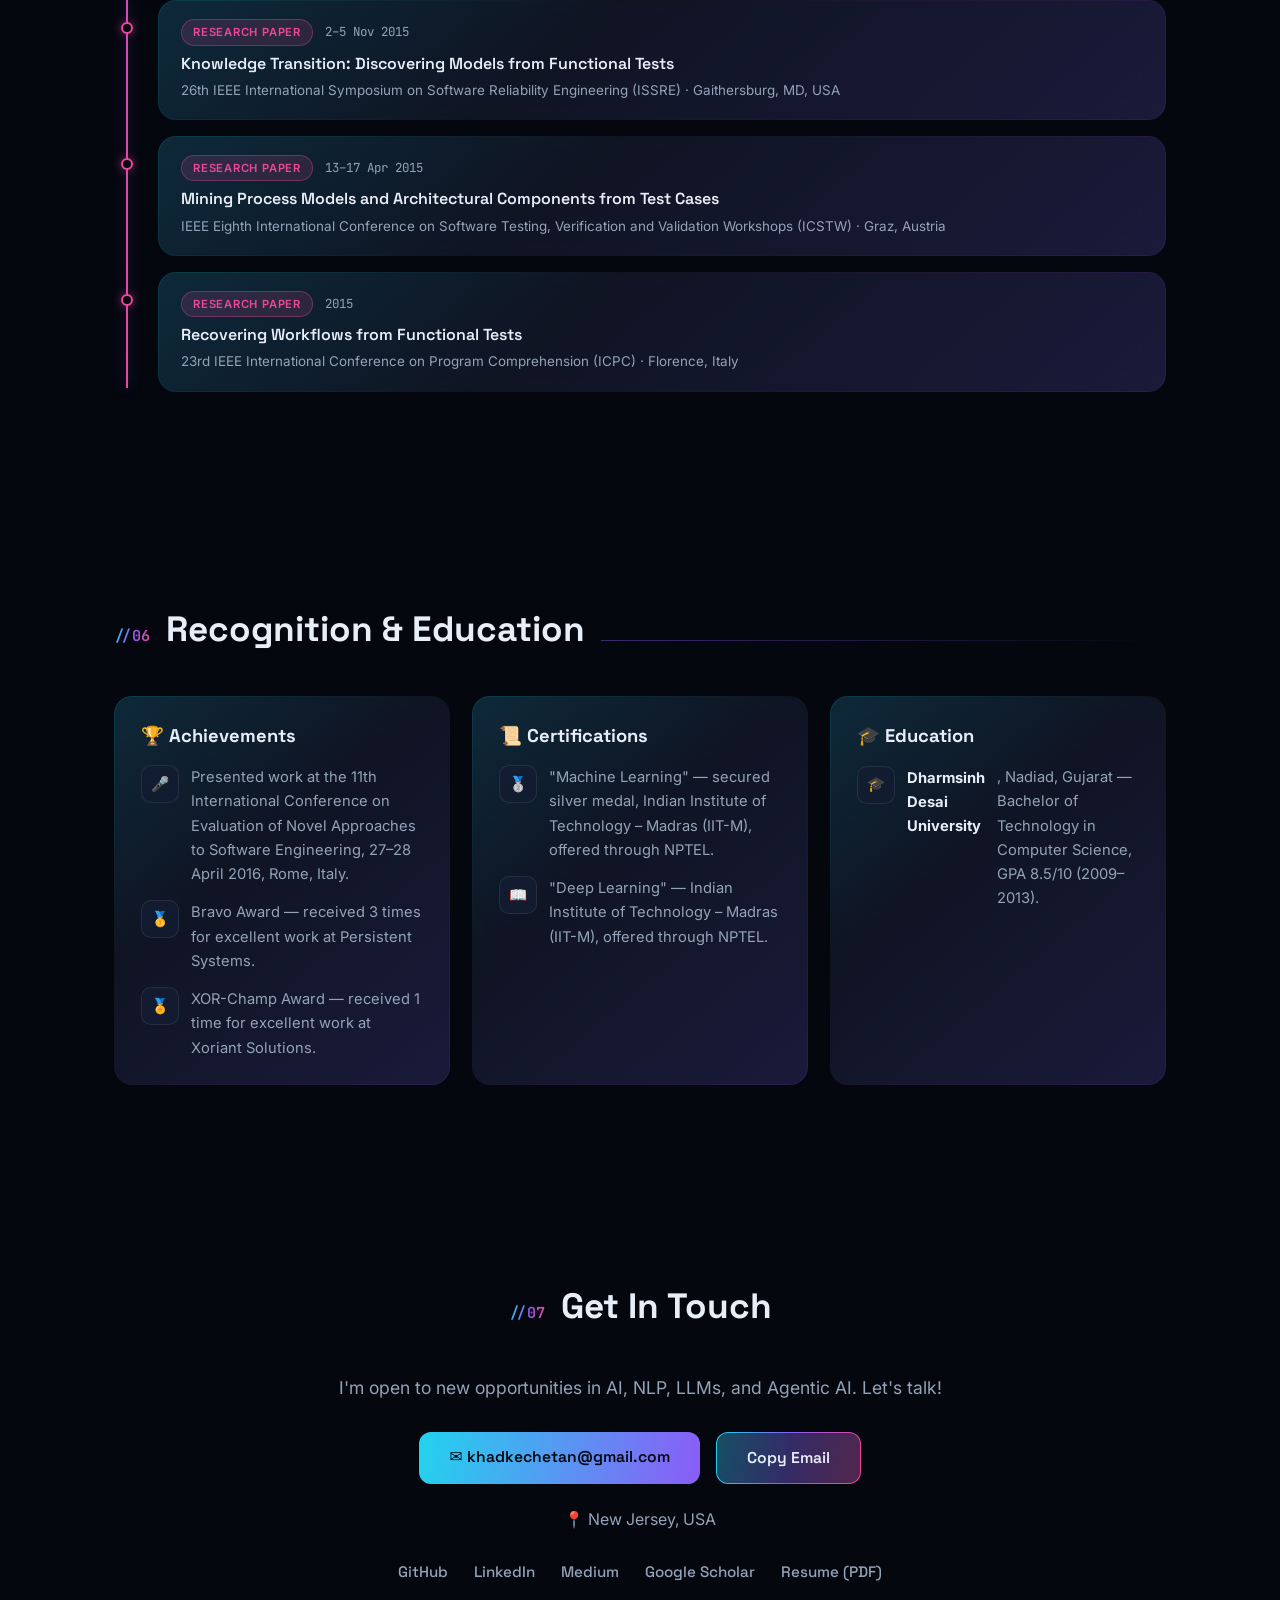
==== commit 184ea209: "Fix broken resume links on main site to point to current PDF Both the hero and contact section links" ====
--- a/docs/index.html
+++ b/docs/index.html
@@ -62,7 +62,7 @@
         <span class="meta-chip">📄 4 IEEE Papers</span>
       </div>
       <div class="hero-cta">
-        <a class="btn btn-primary" href="assets/chetankumar_khadke.pdf" target="_blank" rel="noopener">View Resume <span aria-hidden="true">↗</span></a>
+        <a class="btn btn-primary" href="assets/ChetanKhadke_Resume_2026.pdf" target="_blank" rel="noopener">View Resume <span aria-hidden="true">↗</span></a>
         <a class="btn btn-outline" href="#contact">Contact Me</a>
       </div>
       <div class="hero-social">
@@ -542,7 +542,7 @@
           <a href="https://www.linkedin.com/in/khadke-chetan/" target="_blank" rel="noopener">LinkedIn</a>
           <a href="https://medium.com/@khadkechetan" target="_blank" rel="noopener">Medium</a>
           <a href="https://scholar.google.com/citations?hl=en&amp;user=2dFX46AAAAAJ" target="_blank" rel="noopener">Google Scholar</a>
-          <a href="assets/chetankumar_khadke.pdf" target="_blank" rel="noopener">Resume (PDF)</a>
+          <a href="assets/ChetanKhadke_Resume_2026.pdf" target="_blank" rel="noopener">Resume (PDF)</a>
         </div>
       </div>
     </section>
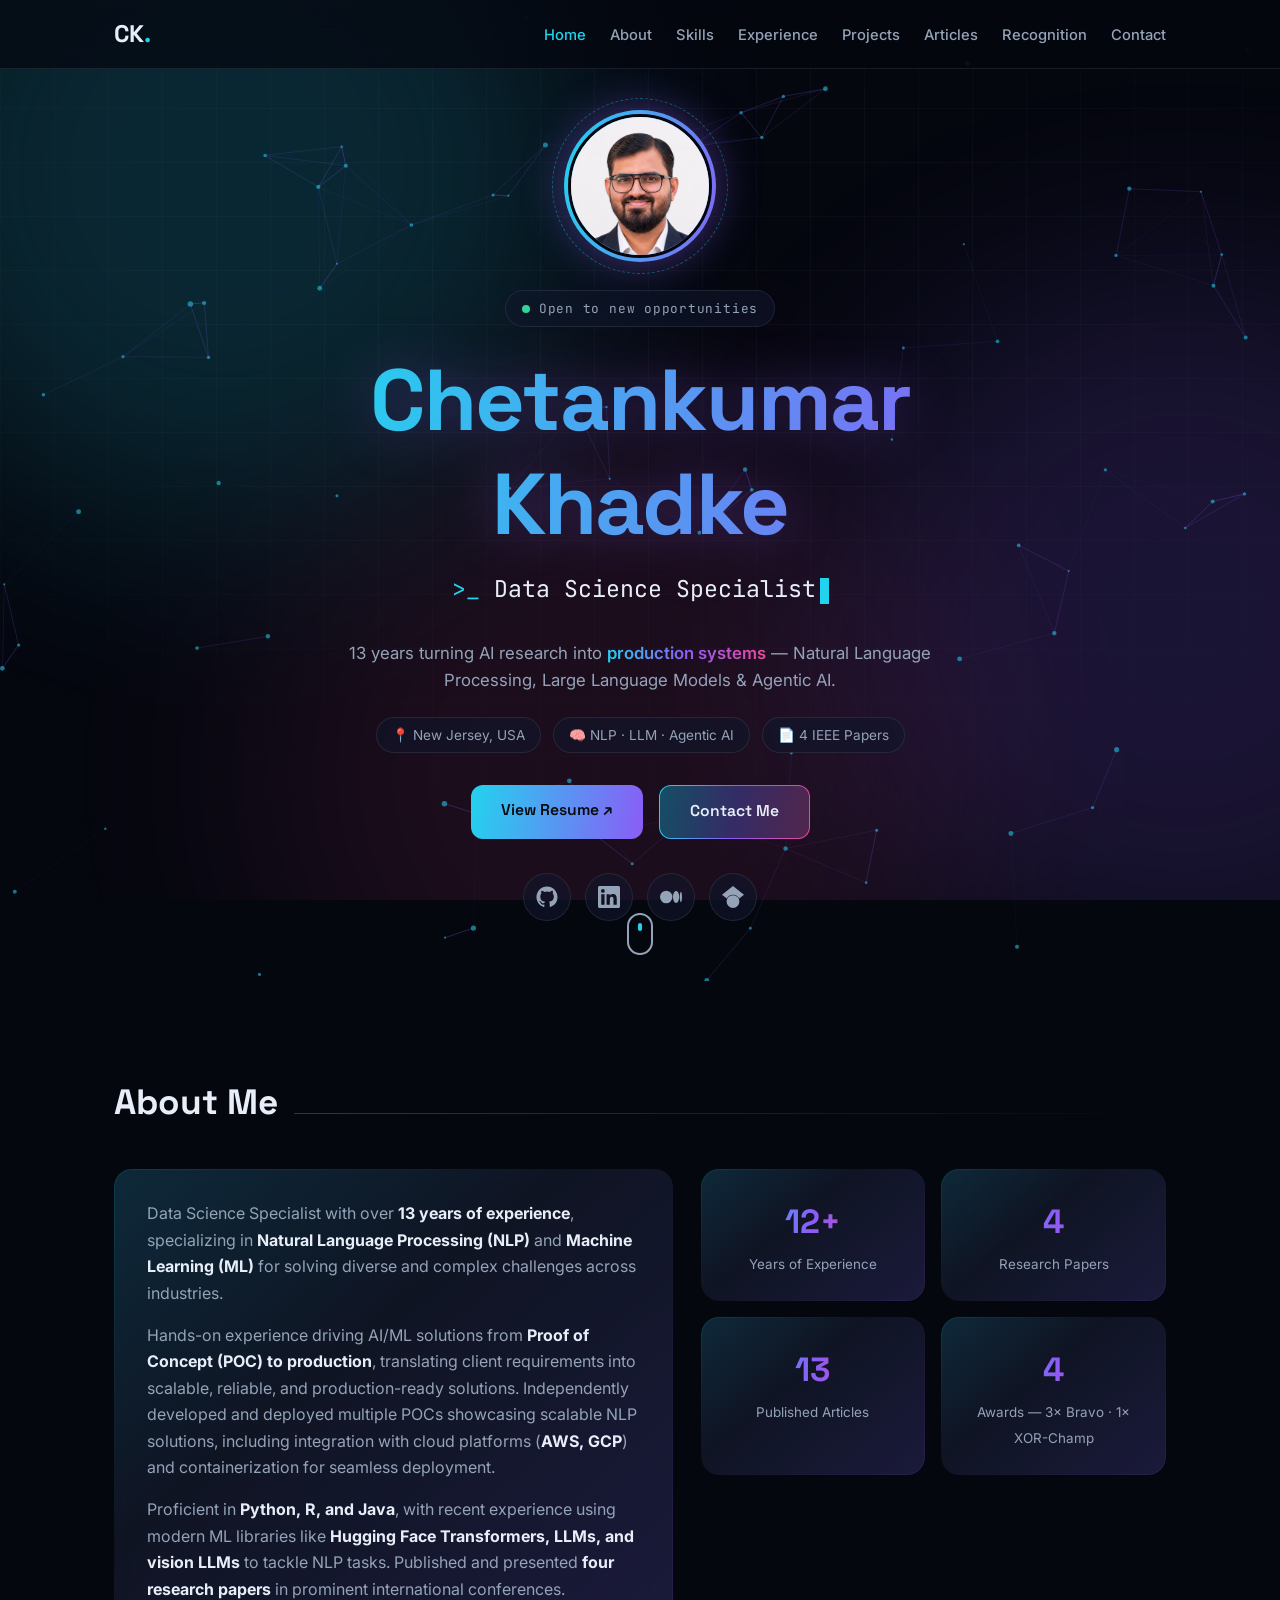
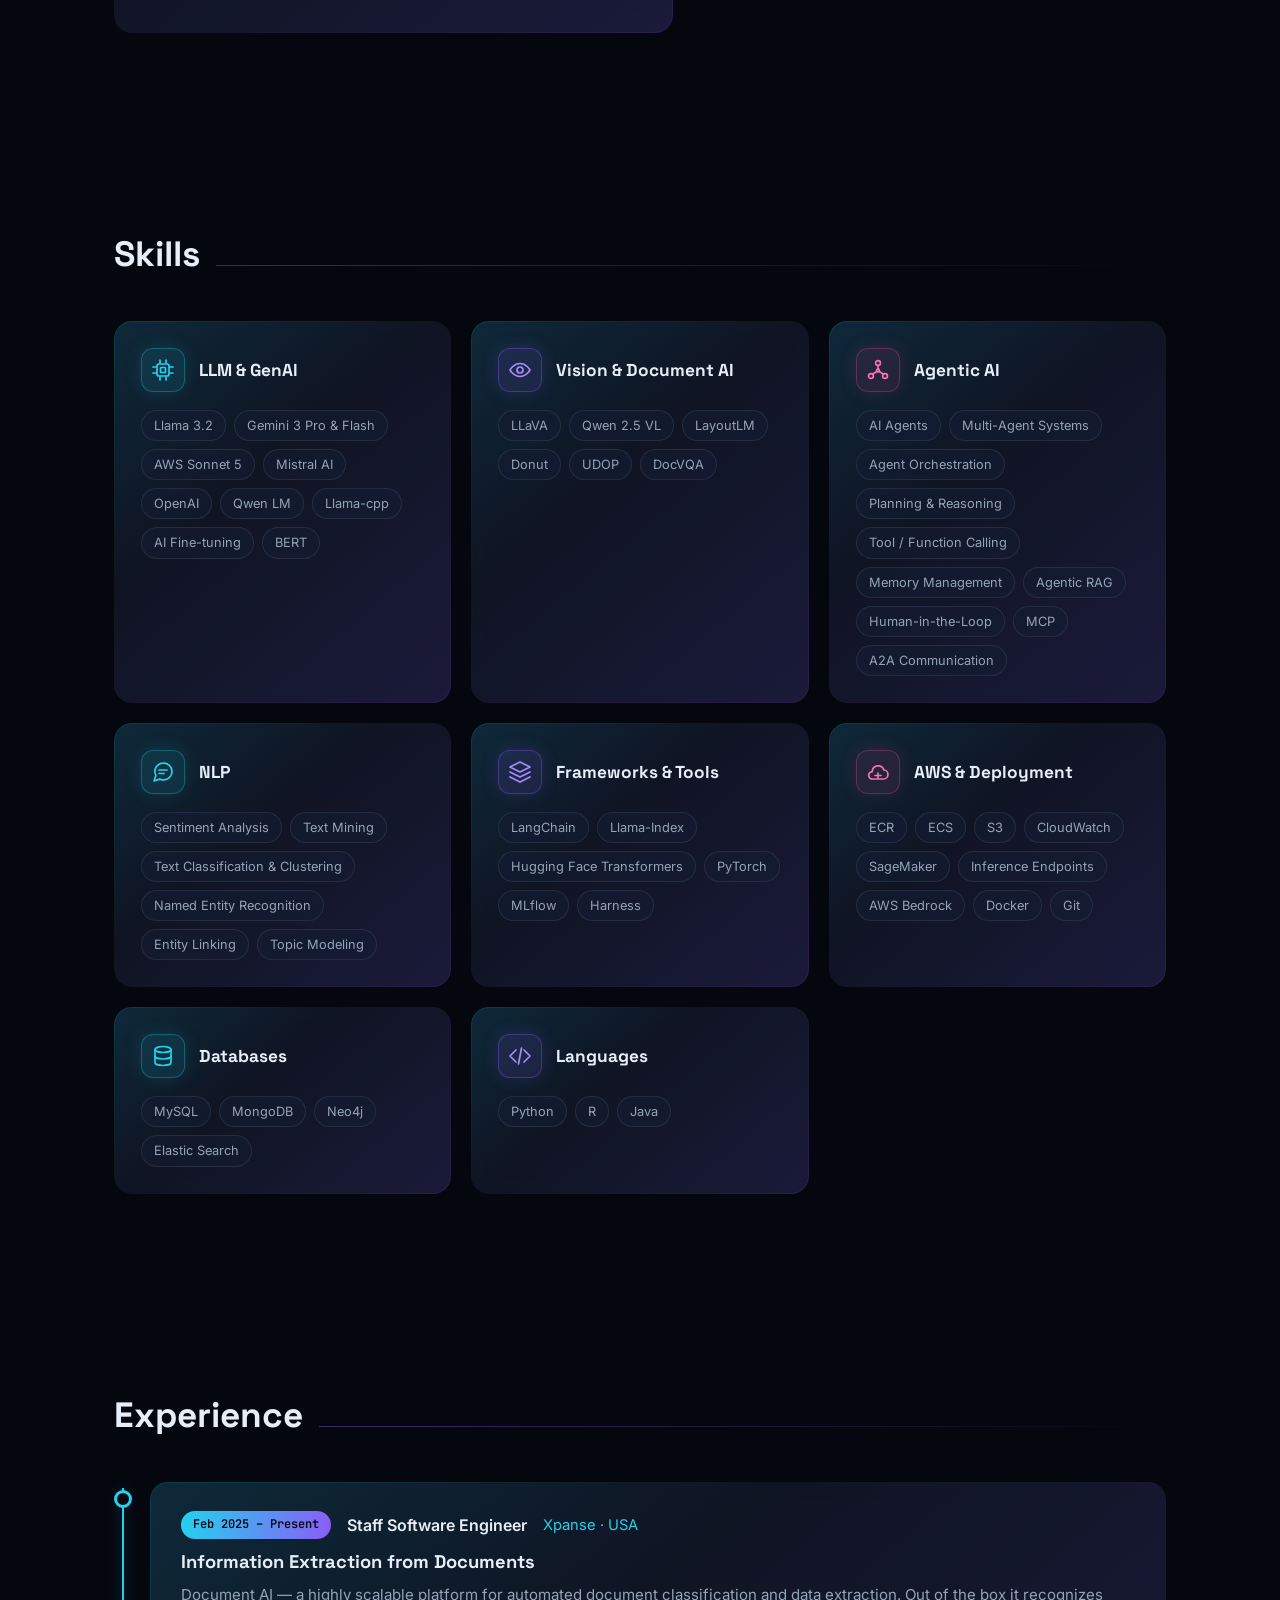
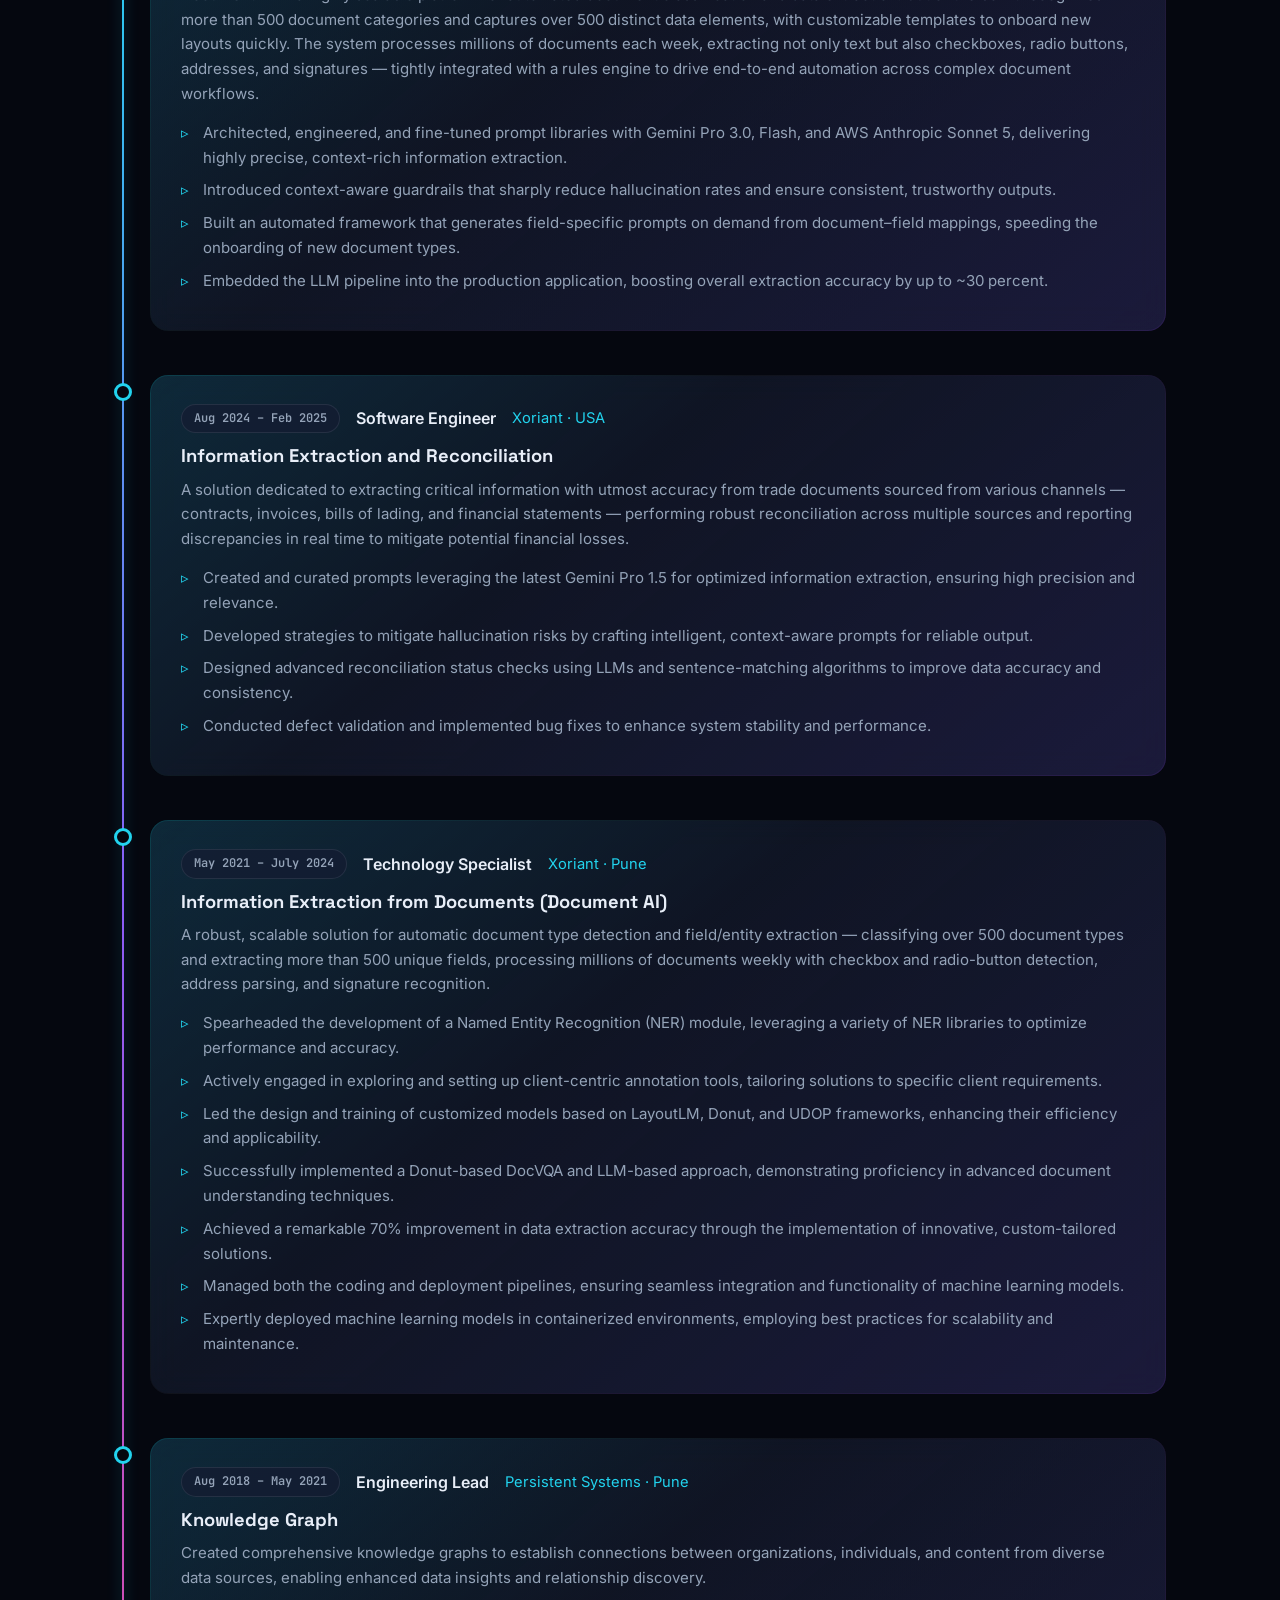
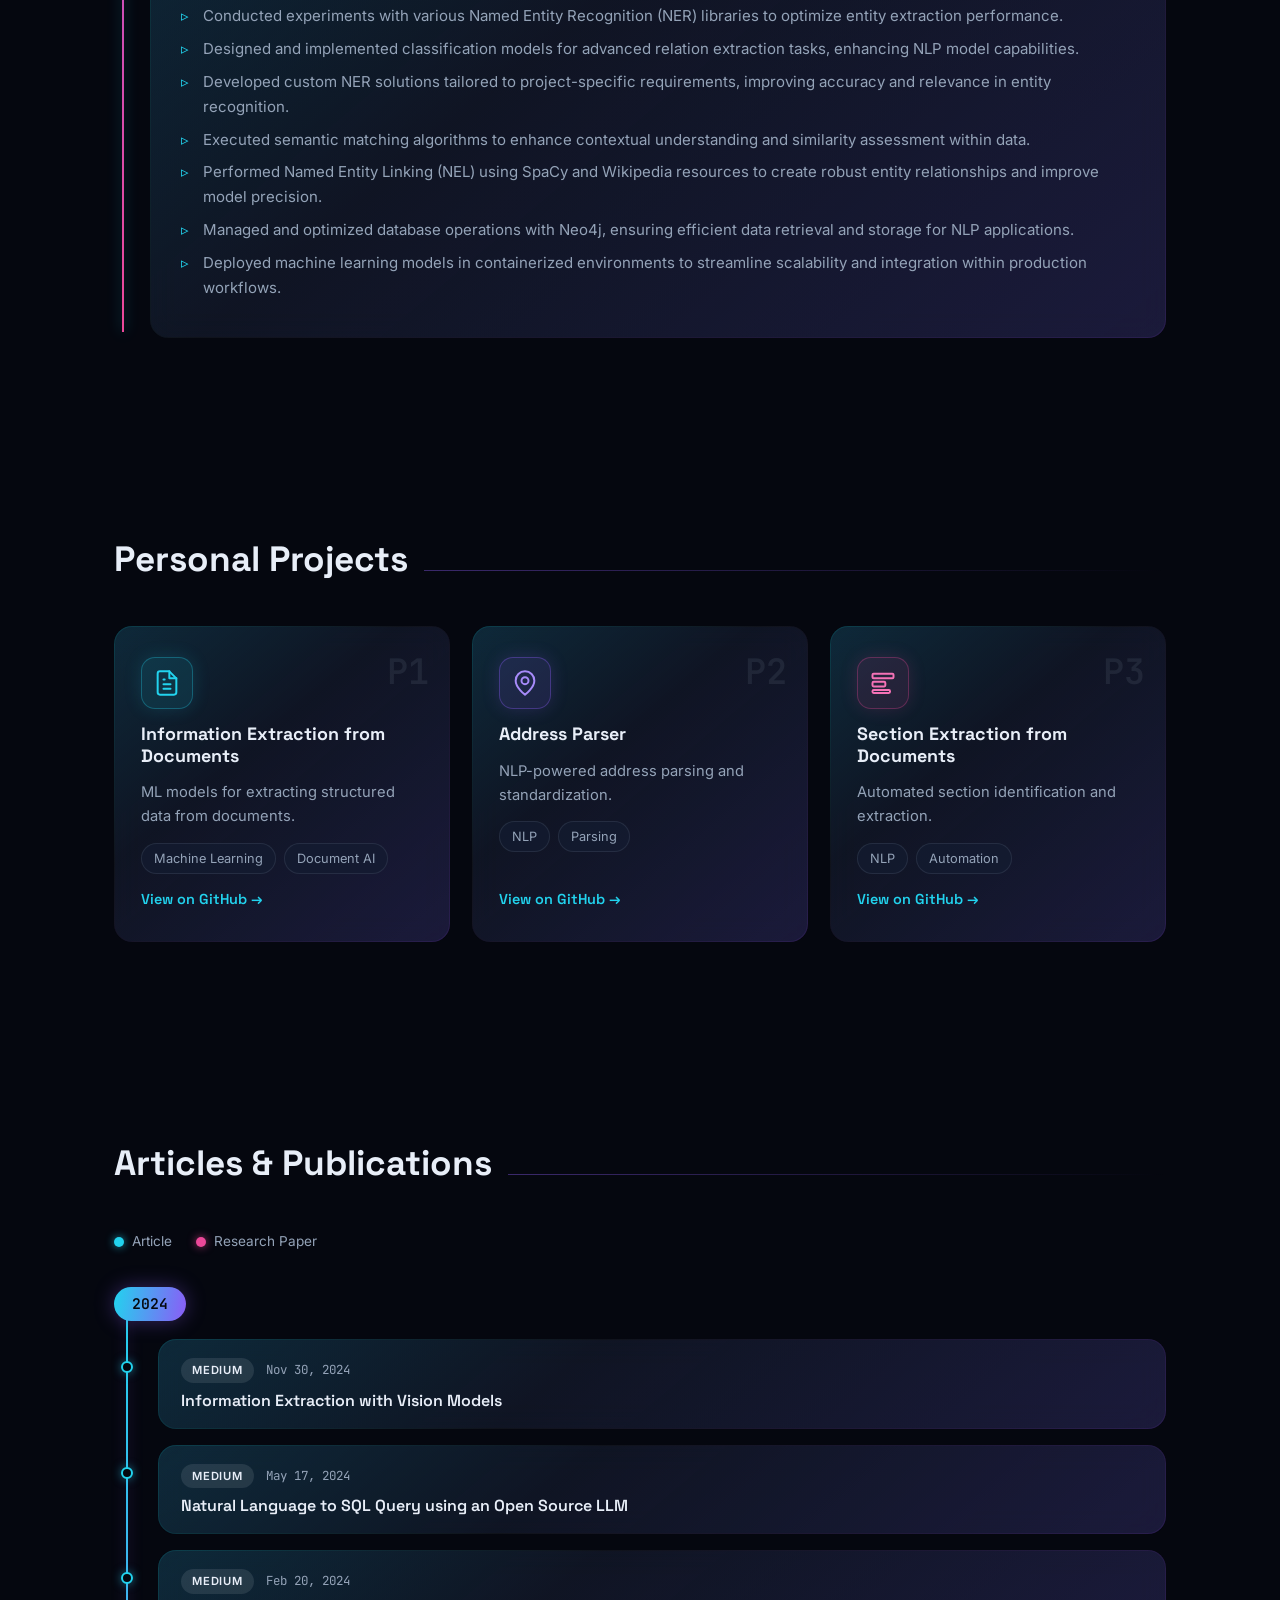
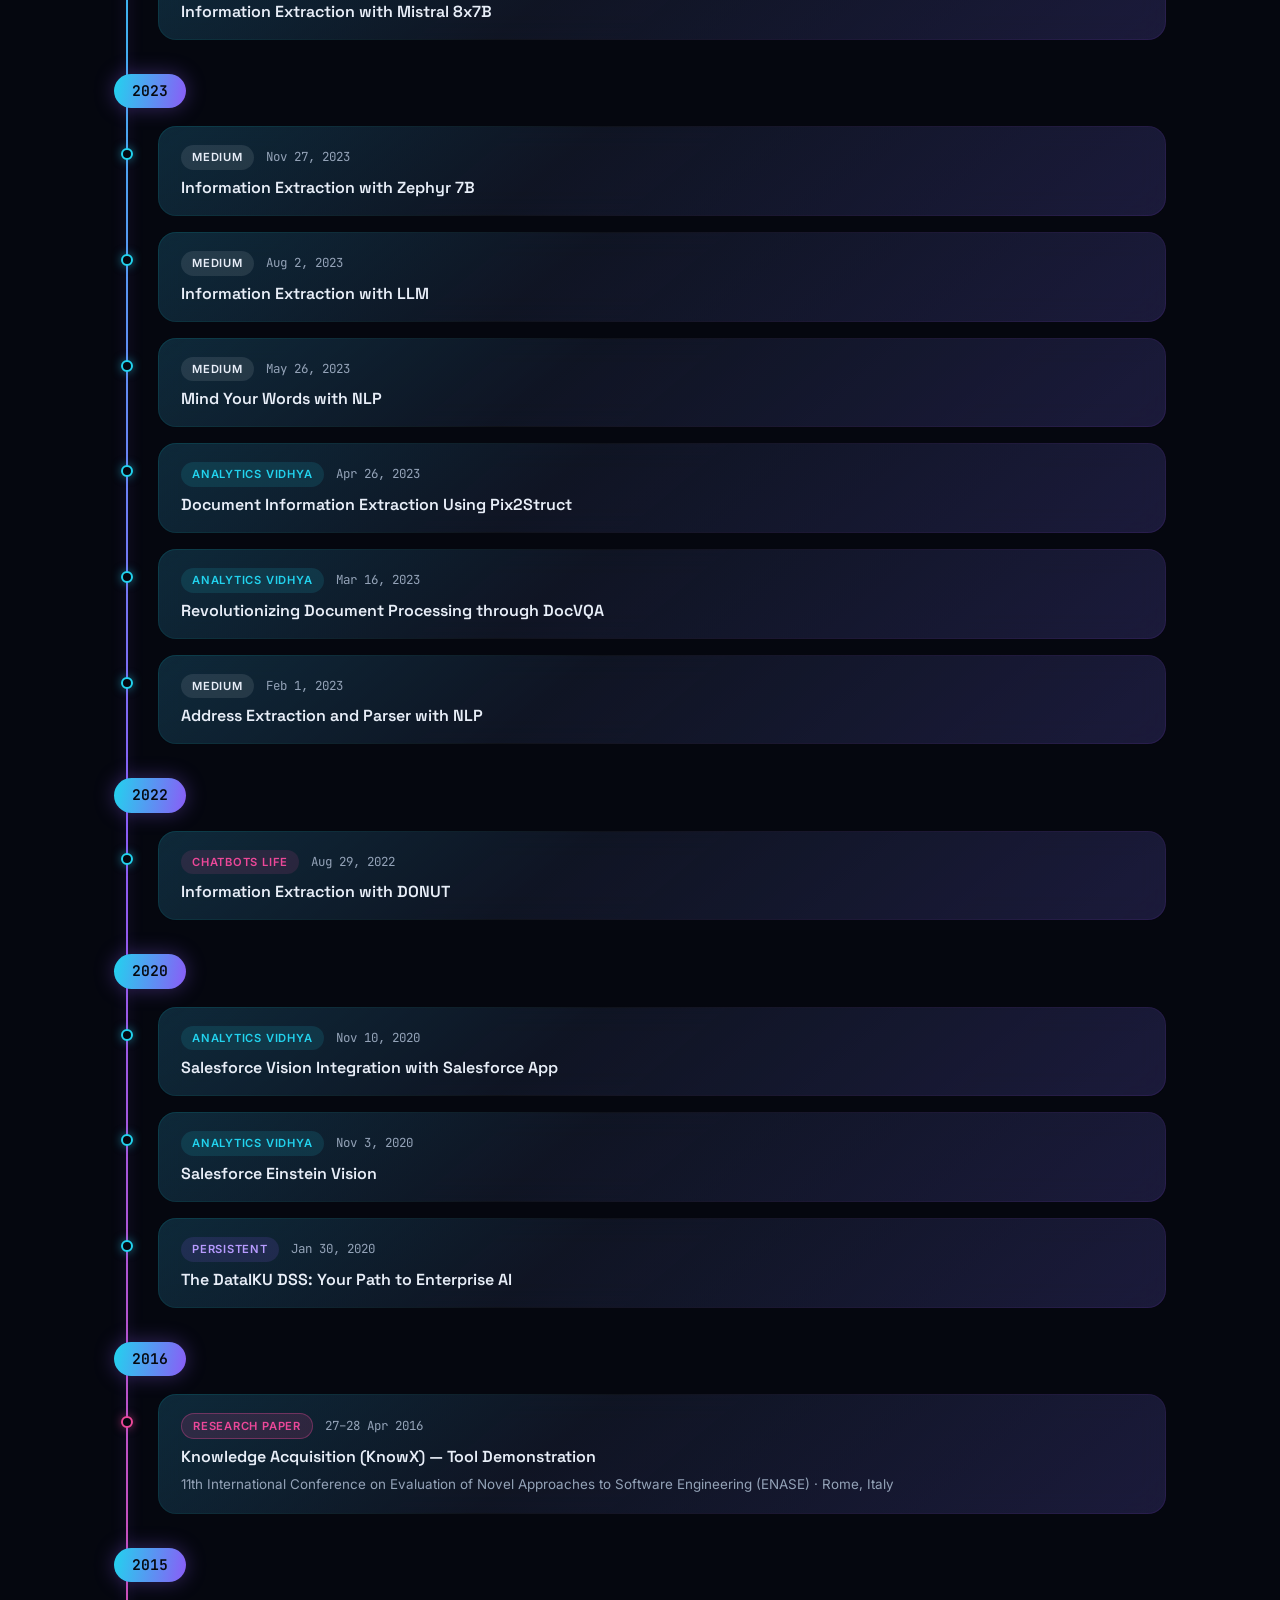
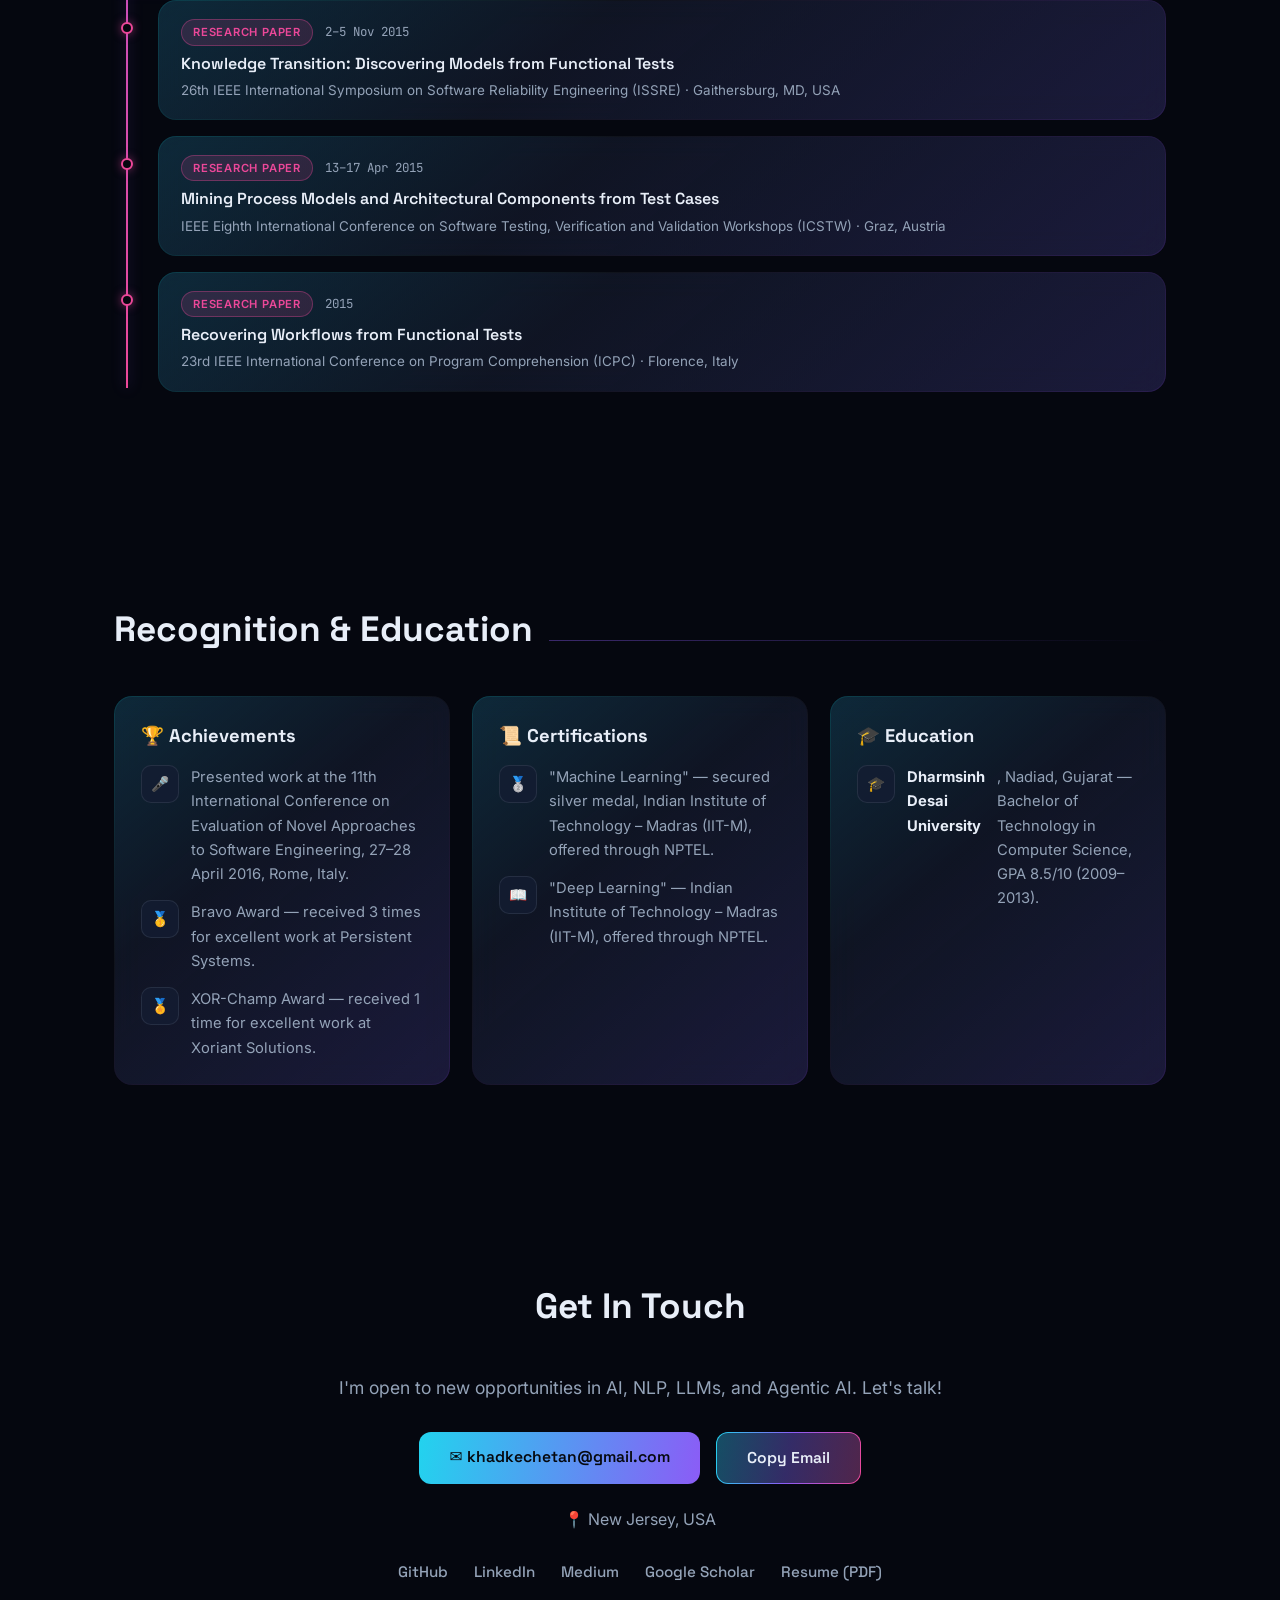
==== commit 25d6fdeb: "Remove section number labels from portfolio headings Drop the //01–//07 prefixes from section titles" ====
--- a/docs/index.html
+++ b/docs/index.html
@@ -55,7 +55,7 @@
       <p class="hero-badge"><span class="pulse-dot" aria-hidden="true"></span> Open to new opportunities</p>
       <h1 class="hero-name">Chetankumar<br/>Khadke</h1>
       <p class="hero-typing"><span class="typing-prefix" aria-hidden="true">&gt;_</span> <span id="typingText"></span><span class="caret" aria-hidden="true"></span></p>
-      <p class="hero-tagline">12+ years turning AI research into <span class="accent">production systems</span> — Natural Language Processing, Large Language Models &amp; Agentic AI.</p>
+      <p class="hero-tagline">13 years turning AI research into <span class="accent">production systems</span> — Natural Language Processing, Large Language Models &amp; Agentic AI.</p>
       <div class="hero-meta">
         <span class="meta-chip">📍 New Jersey, USA</span>
         <span class="meta-chip">🧠 NLP · LLM · Agentic AI</span>
@@ -87,10 +87,10 @@
     <!-- ============ ABOUT ============ -->
     <section class="section" id="about">
       <div class="container">
-        <h2 class="section-title" data-reveal><span class="section-num">//01</span> About Me</h2>
+        <h2 class="section-title" data-reveal>About Me</h2>
         <div class="about-grid">
           <div class="about-text glass-card" data-reveal>
-            <p>Data Science Specialist with over <strong>12 years of experience</strong>, specializing in <strong>Natural Language Processing (NLP)</strong> and <strong>Machine Learning (ML)</strong> for solving diverse and complex challenges across industries.</p>
+            <p>Data Science Specialist with over <strong>13 years of experience</strong>, specializing in <strong>Natural Language Processing (NLP)</strong> and <strong>Machine Learning (ML)</strong> for solving diverse and complex challenges across industries.</p>
             <p>Hands-on experience driving AI/ML solutions from <strong>Proof of Concept (POC) to production</strong>, translating client requirements into scalable, reliable, and production-ready solutions. Independently developed and deployed multiple POCs showcasing scalable NLP solutions, including integration with cloud platforms (<strong>AWS, GCP</strong>) and containerization for seamless deployment.</p>
             <p>Proficient in <strong>Python, R, and Java</strong>, with recent experience using modern ML libraries like <strong>Hugging Face Transformers, LLMs, and vision LLMs</strong> to tackle NLP tasks. Published and presented <strong>four research papers</strong> in prominent international conferences.</p>
           </div>
@@ -119,7 +119,7 @@
     <!-- ============ SKILLS ============ -->
     <section class="section" id="skills">
       <div class="container">
-        <h2 class="section-title" data-reveal><span class="section-num">//02</span> Skills</h2>
+        <h2 class="section-title" data-reveal>Skills</h2>
         <div class="skills-grid">
           <div class="skill-card glass-card" data-reveal style="--delay:0ms">
             <div class="skill-head">
@@ -216,7 +216,7 @@
     <!-- ============ EXPERIENCE ============ -->
     <section class="section" id="experience">
       <div class="container">
-        <h2 class="section-title" data-reveal><span class="section-num">//03</span> Experience</h2>
+        <h2 class="section-title" data-reveal>Experience</h2>
         <div class="timeline">
           <div class="timeline-item" data-reveal>
             <div class="timeline-dot" aria-hidden="true"></div>
@@ -306,7 +306,7 @@
     <!-- ============ PERSONAL PROJECTS ============ -->
     <section class="section" id="projects">
       <div class="container">
-        <h2 class="section-title" data-reveal><span class="section-num">//04</span> Personal Projects</h2>
+        <h2 class="section-title" data-reveal>Personal Projects</h2>
         <div class="projects-grid">
           <a class="project-card glass-card" data-reveal data-tilt style="--delay:0ms" href="https://github.com/khadkechetan/information_extraction" target="_blank" rel="noopener">
             <span class="project-num" aria-hidden="true">P1</span>
@@ -351,7 +351,7 @@
     <!-- ============ ARTICLES & PUBLICATIONS ============ -->
     <section class="section" id="articles">
       <div class="container">
-        <h2 class="section-title" data-reveal><span class="section-num">//05</span> Articles &amp; Publications</h2>
+        <h2 class="section-title" data-reveal>Articles &amp; Publications</h2>
         <div class="pub-legend" data-reveal>
           <span class="legend-item"><span class="legend-dot dot-article" aria-hidden="true"></span> Article</span>
           <span class="legend-item"><span class="legend-dot dot-paper" aria-hidden="true"></span> Research Paper</span>
@@ -500,7 +500,7 @@
     <!-- ============ RECOGNITION ============ -->
     <section class="section" id="recognition">
       <div class="container">
-        <h2 class="section-title" data-reveal><span class="section-num">//06</span> Recognition &amp; Education</h2>
+        <h2 class="section-title" data-reveal>Recognition &amp; Education</h2>
         <div class="recognition-grid">
           <div class="recognition-block glass-card" data-reveal>
             <h3 class="subsection-title">🏆 Achievements</h3>
@@ -530,7 +530,7 @@
     <!-- ============ CONTACT ============ -->
     <section class="section section-last" id="contact">
       <div class="container contact-container">
-        <h2 class="section-title" data-reveal><span class="section-num">//07</span> Get In Touch</h2>
+        <h2 class="section-title" data-reveal>Get In Touch</h2>
         <p class="contact-lead" data-reveal>I'm open to new opportunities in AI, NLP, LLMs, and Agentic AI. Let's talk!</p>
         <div class="contact-actions" data-reveal>
           <a class="btn btn-primary btn-glow" href="mailto:khadkechetan@gmail.com">✉️ khadkechetan@gmail.com</a>
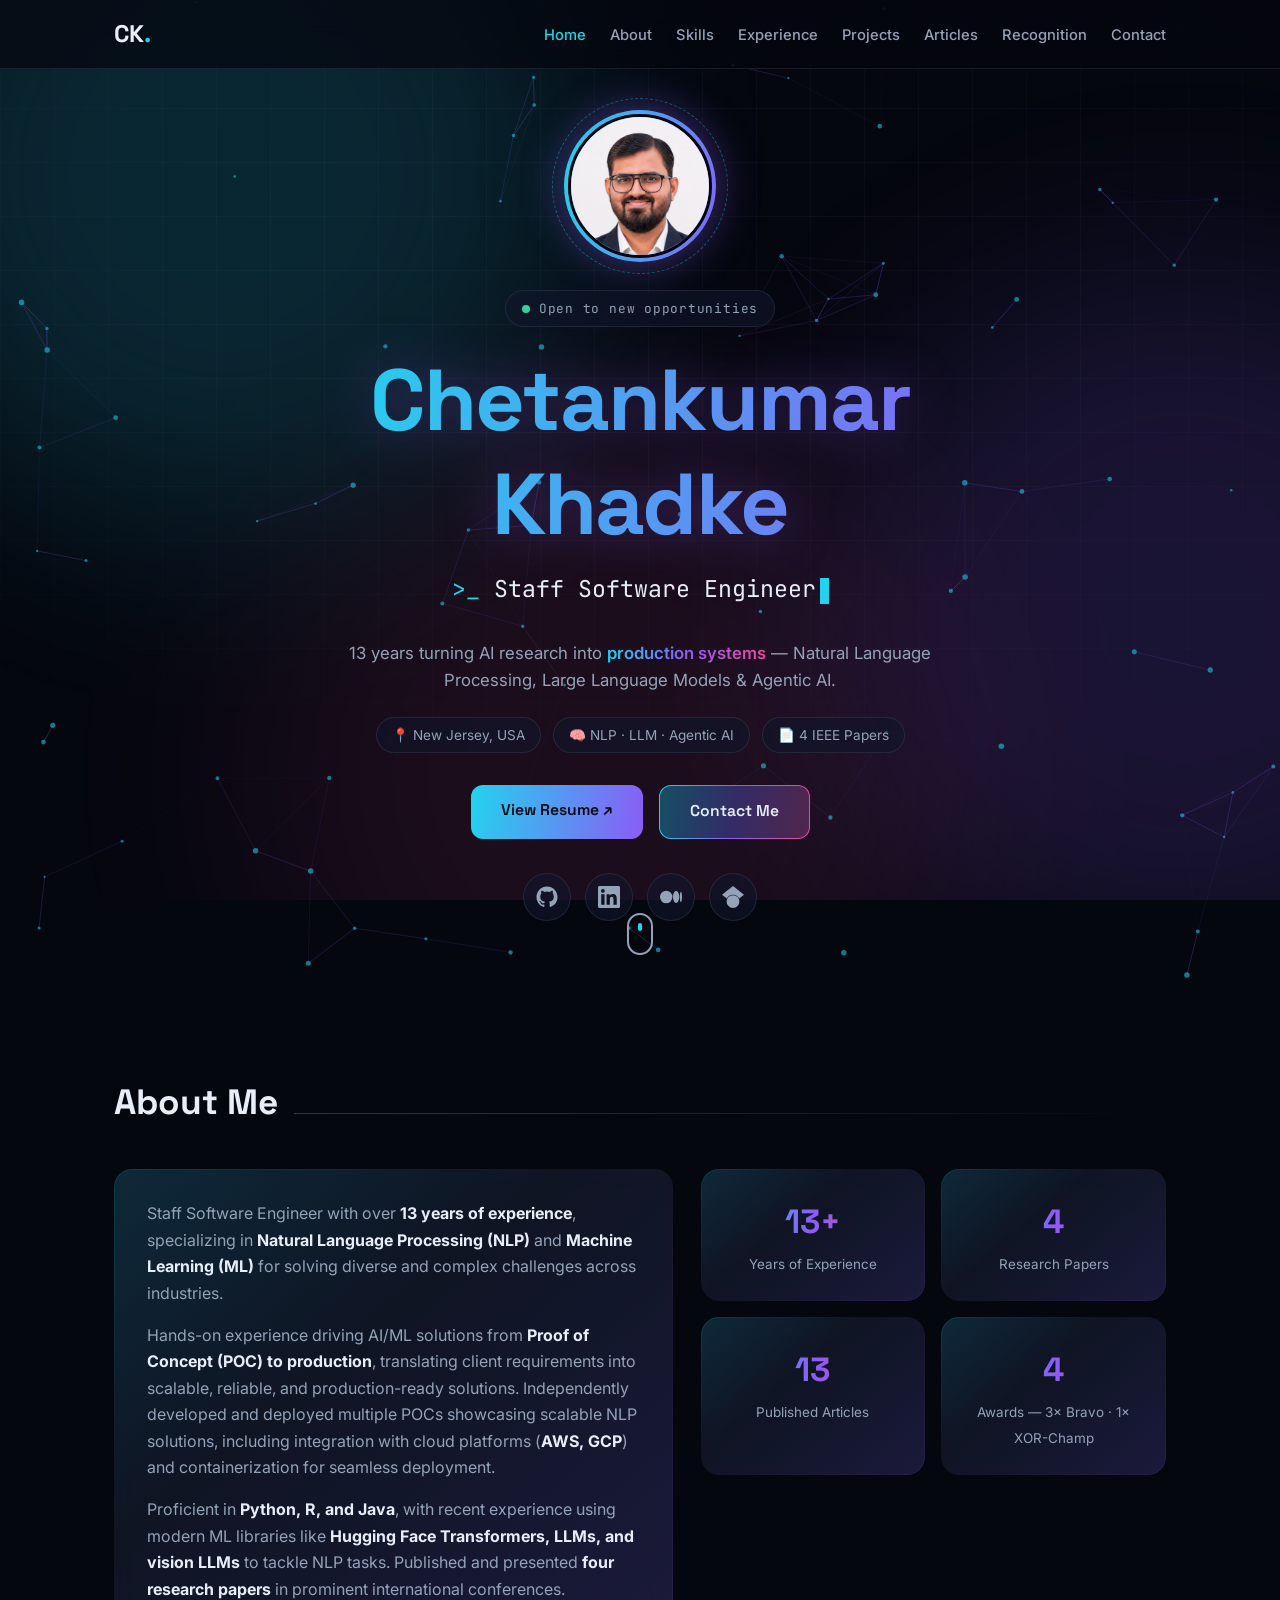
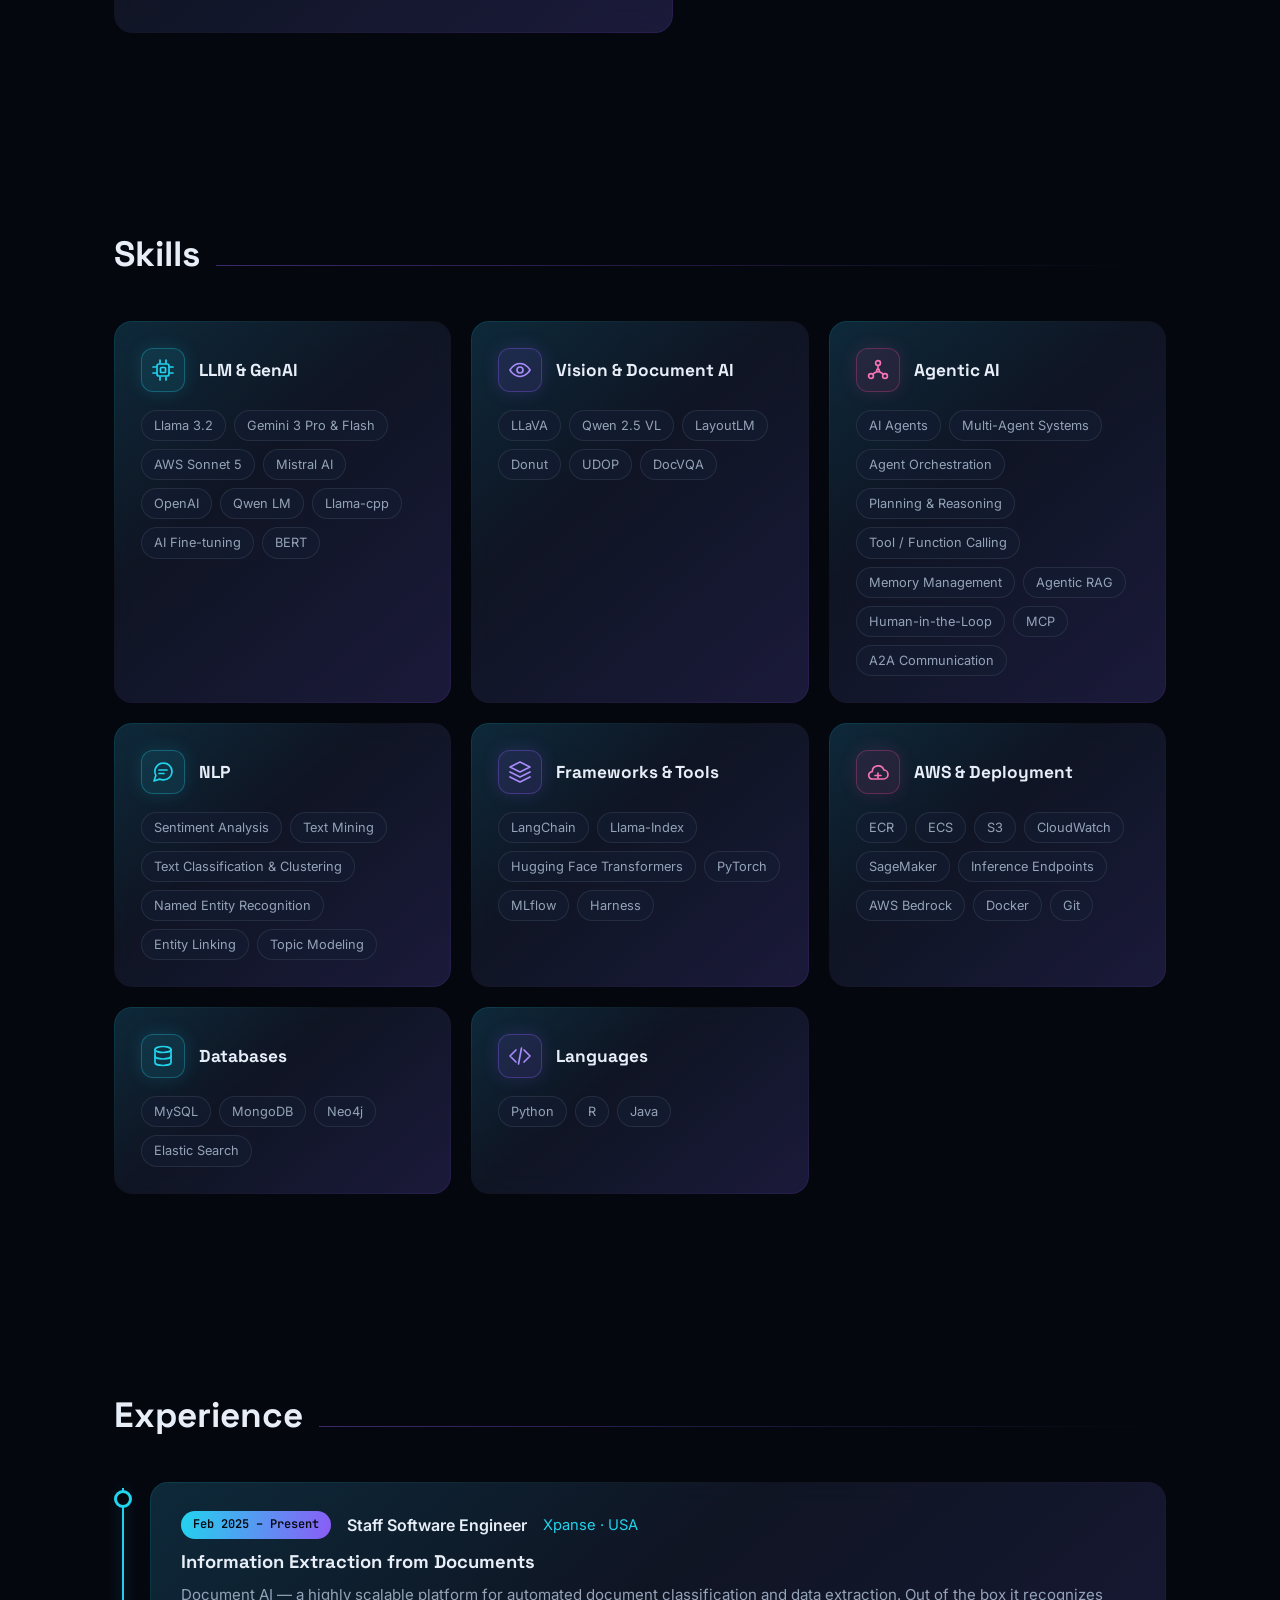
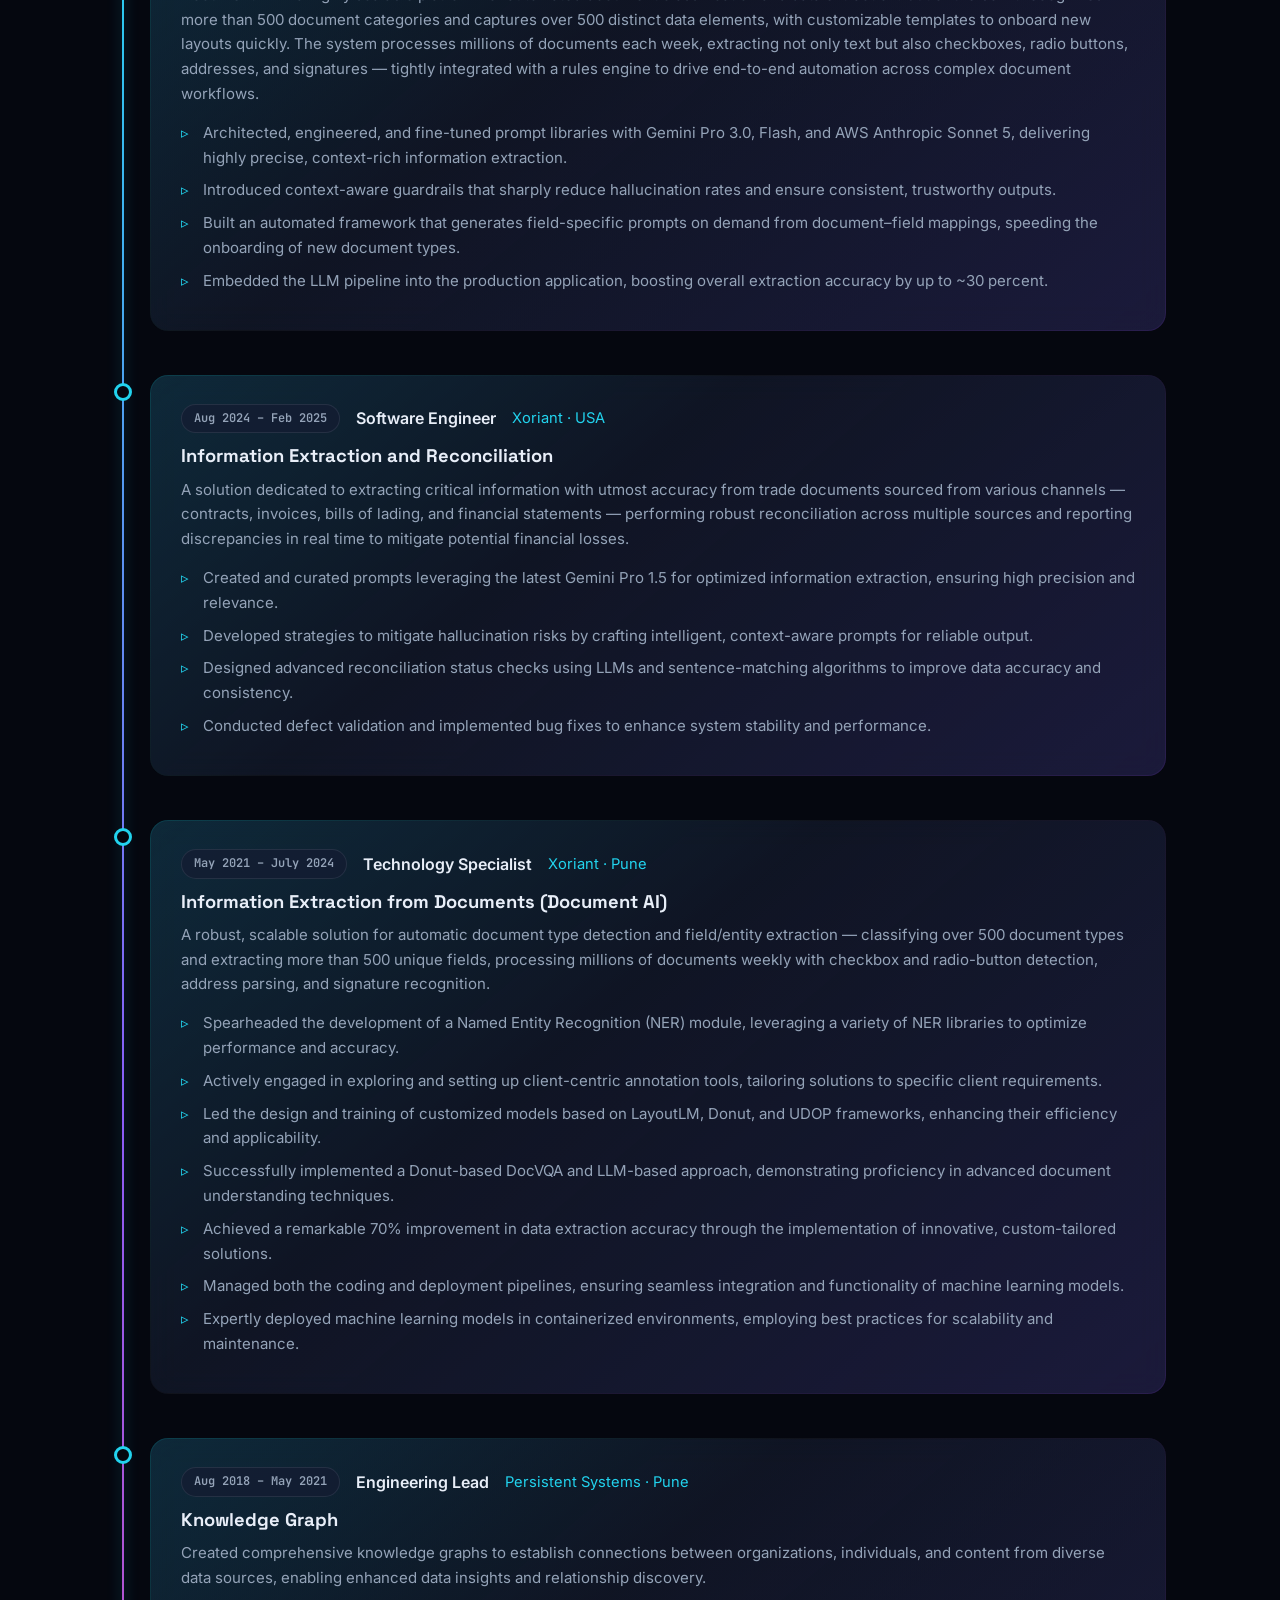
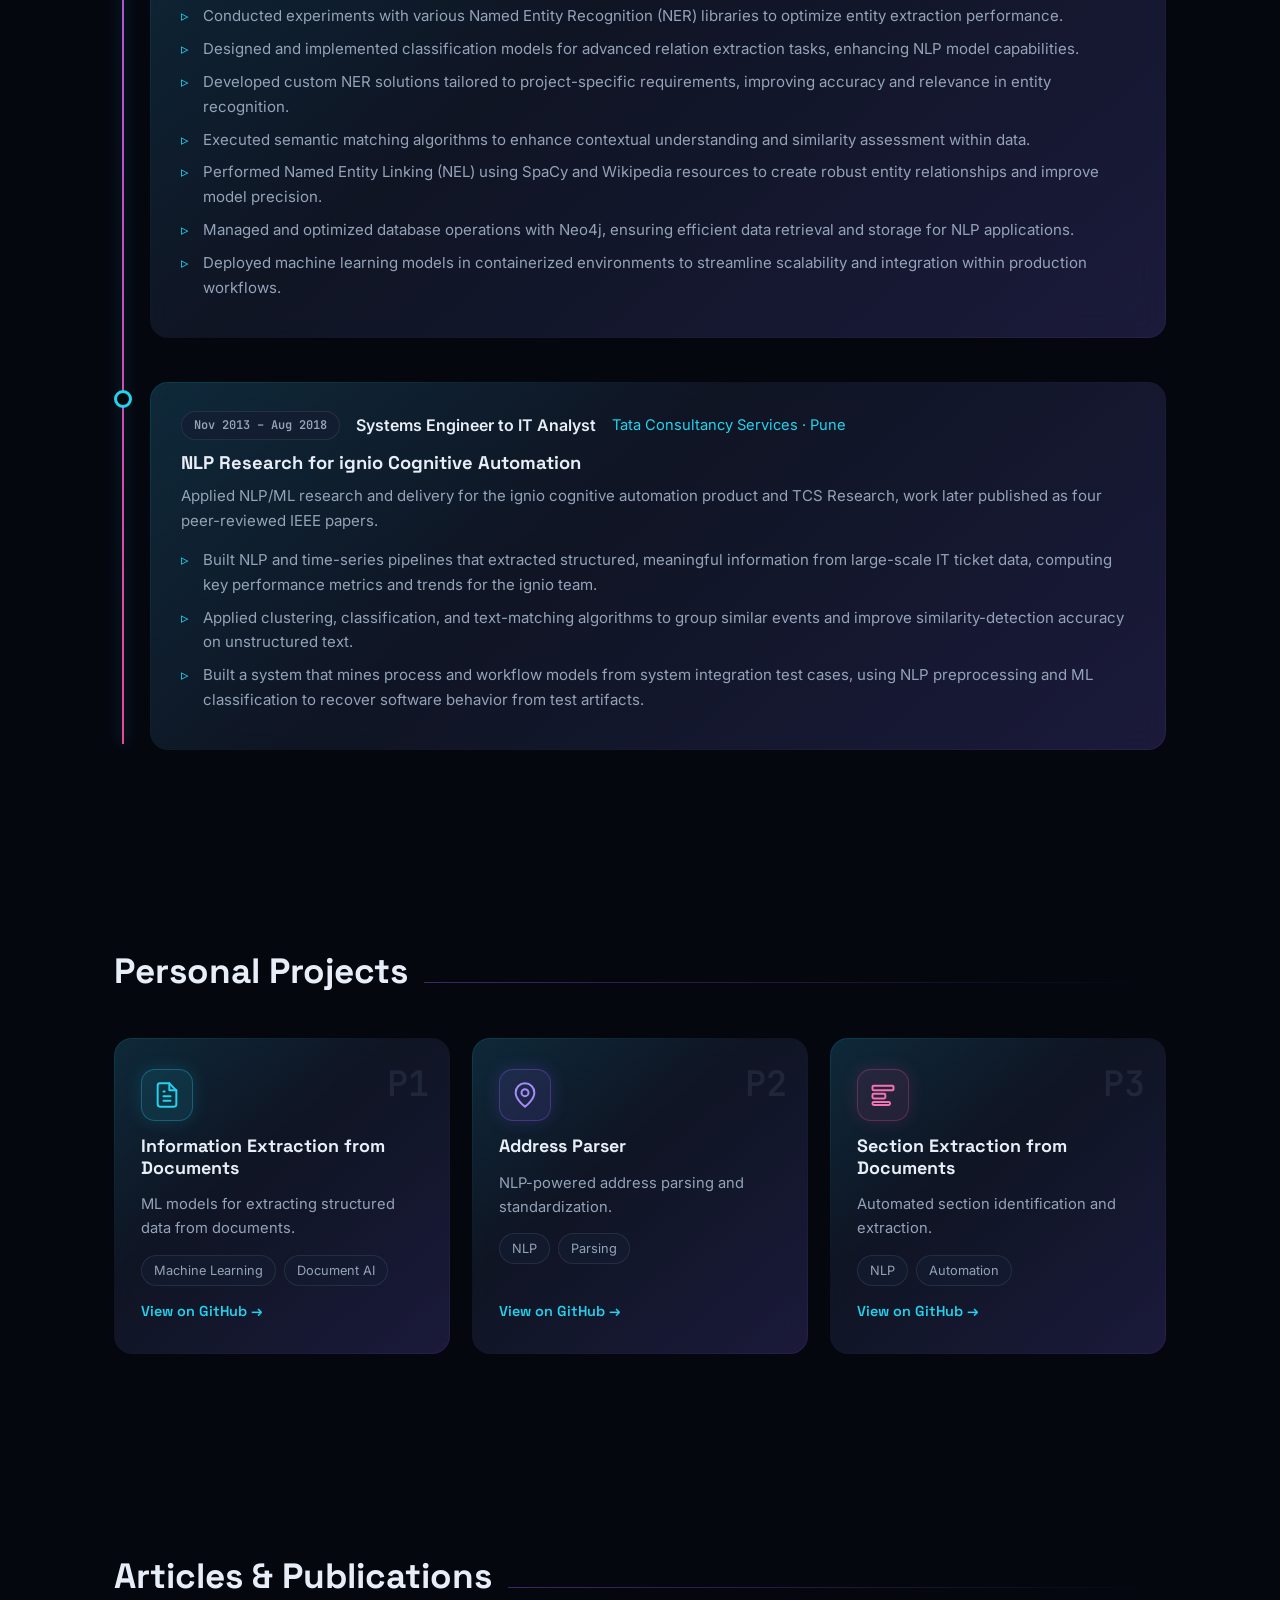
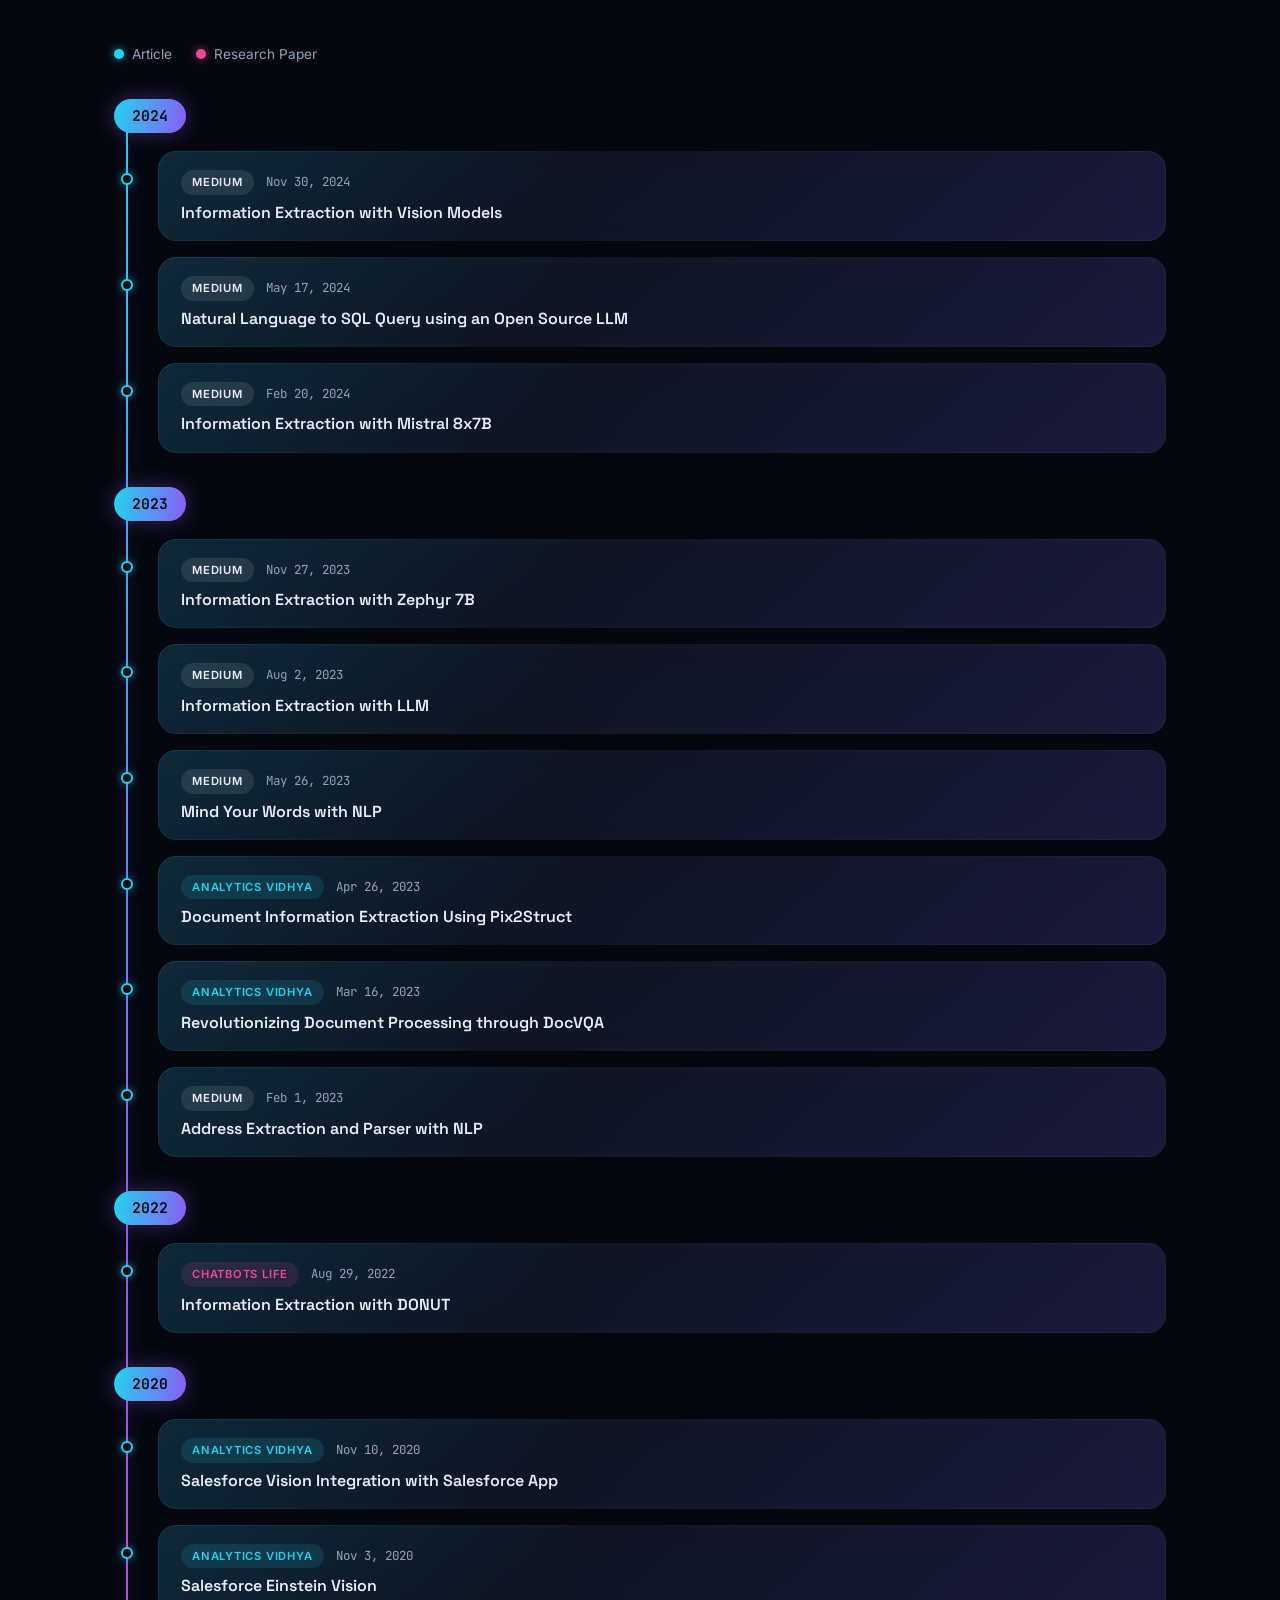
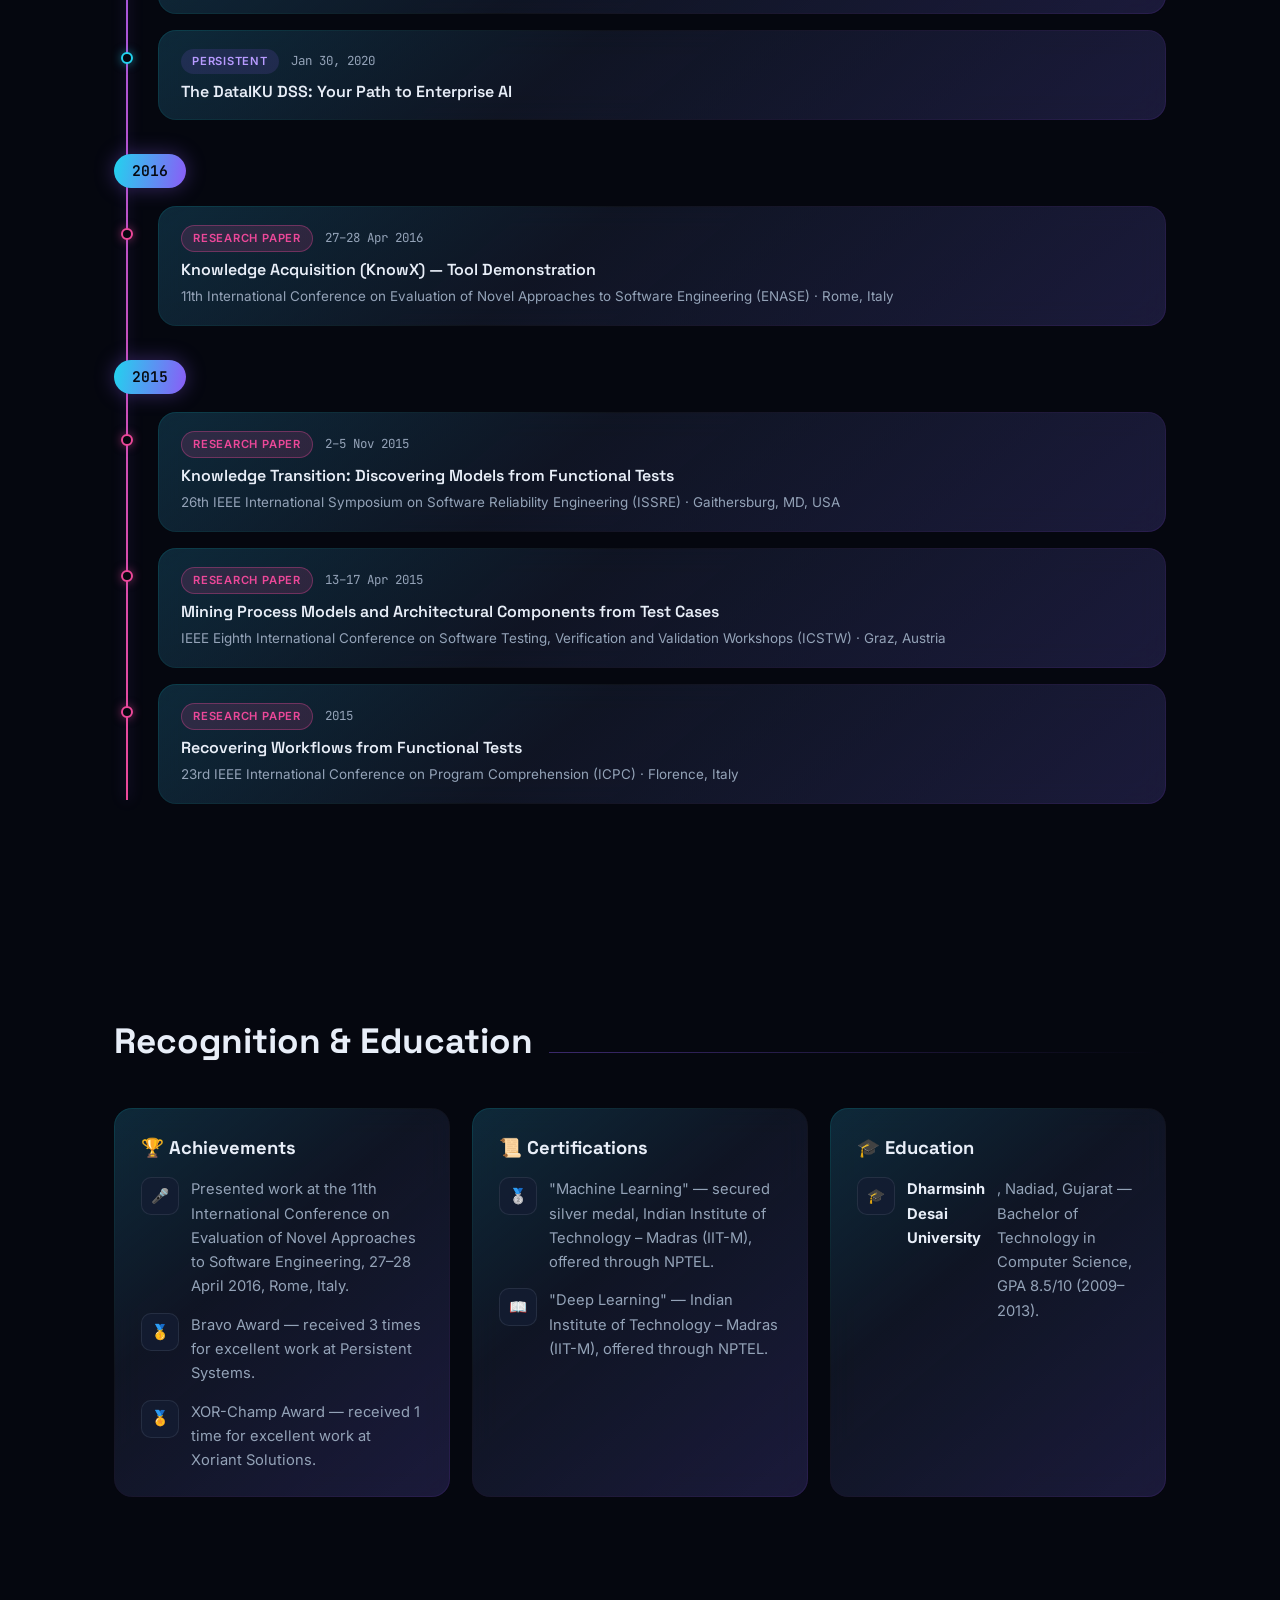
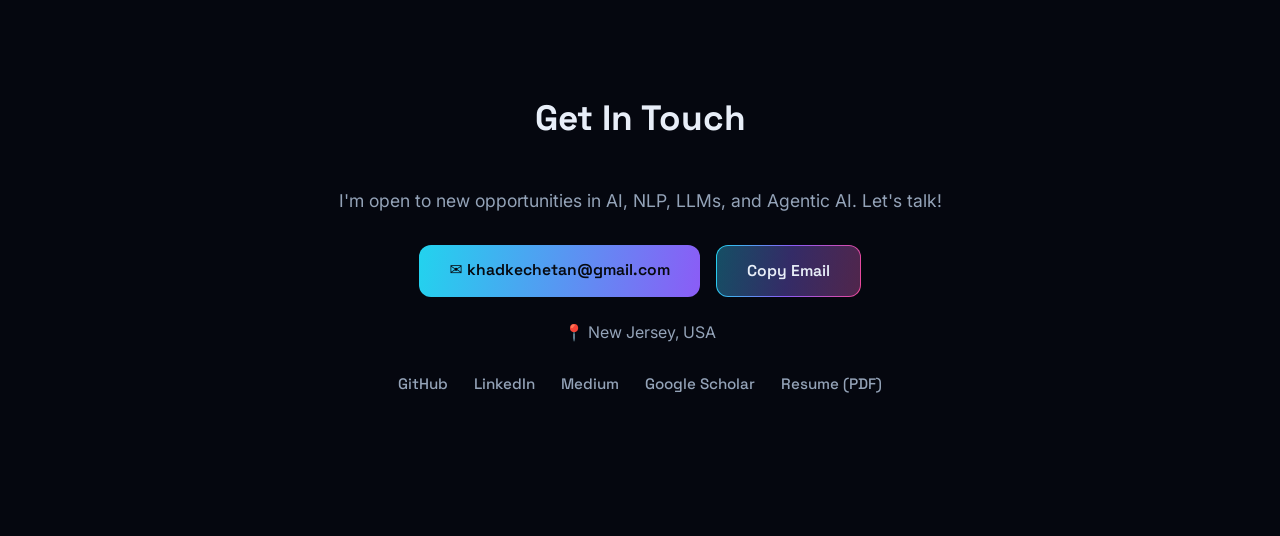
==== commit 2e3ad2b3: "Align main portfolio with resume: title, years, and TCS experience Update stale "Data Science Specia" ====
--- a/docs/index.html
+++ b/docs/index.html
@@ -3,11 +3,11 @@
 <head>
   <meta charset="UTF-8" />
   <meta name="viewport" content="width=device-width, initial-scale=1.0" />
-  <title>Chetankumar Khadke — Data Science Specialist | NLP · LLM · Agentic AI</title>
-  <meta name="description" content="Chetankumar Khadke — Data Science Specialist with 12+ years of experience in NLP, Large Language Models, Agentic AI and Machine Learning. Based in New Jersey, USA." />
+  <title>Chetankumar Khadke — Staff Software Engineer | NLP · LLM · Agentic AI</title>
+  <meta name="description" content="Chetankumar Khadke — Staff Software Engineer with 13 years of experience in NLP, Large Language Models, Agentic AI and Machine Learning. Based in New Jersey, USA." />
   <meta name="theme-color" content="#05070f" />
-  <meta property="og:title" content="Chetankumar Khadke — Data Science Specialist" />
-  <meta property="og:description" content="12+ years in NLP, LLMs, Agentic AI and Machine Learning — from POC to production." />
+  <meta property="og:title" content="Chetankumar Khadke — Staff Software Engineer" />
+  <meta property="og:description" content="13 years in NLP, LLMs, Agentic AI and Machine Learning — from POC to production." />
   <meta property="og:type" content="website" />
   <meta property="og:url" content="https://khadkechetan.github.io/khadkechetan/" />
   <link rel="icon" href="assets/favicon.svg" type="image/svg+xml" />
@@ -90,13 +90,13 @@
         <h2 class="section-title" data-reveal>About Me</h2>
         <div class="about-grid">
           <div class="about-text glass-card" data-reveal>
-            <p>Data Science Specialist with over <strong>13 years of experience</strong>, specializing in <strong>Natural Language Processing (NLP)</strong> and <strong>Machine Learning (ML)</strong> for solving diverse and complex challenges across industries.</p>
+            <p>Staff Software Engineer with over <strong>13 years of experience</strong>, specializing in <strong>Natural Language Processing (NLP)</strong> and <strong>Machine Learning (ML)</strong> for solving diverse and complex challenges across industries.</p>
             <p>Hands-on experience driving AI/ML solutions from <strong>Proof of Concept (POC) to production</strong>, translating client requirements into scalable, reliable, and production-ready solutions. Independently developed and deployed multiple POCs showcasing scalable NLP solutions, including integration with cloud platforms (<strong>AWS, GCP</strong>) and containerization for seamless deployment.</p>
             <p>Proficient in <strong>Python, R, and Java</strong>, with recent experience using modern ML libraries like <strong>Hugging Face Transformers, LLMs, and vision LLMs</strong> to tackle NLP tasks. Published and presented <strong>four research papers</strong> in prominent international conferences.</p>
           </div>
           <div class="stats-grid">
             <div class="stat-card glass-card" data-reveal style="--delay:0ms">
-              <span class="stat-value"><span class="counter" data-target="12">0</span>+</span>
+              <span class="stat-value"><span class="counter" data-target="13">0</span>+</span>
               <span class="stat-label">Years of Experience</span>
             </div>
             <div class="stat-card glass-card" data-reveal style="--delay:100ms">
@@ -299,6 +299,24 @@
               </ul>
             </div>
           </div>
+
+          <div class="timeline-item" data-reveal>
+            <div class="timeline-dot" aria-hidden="true"></div>
+            <div class="timeline-card glass-card">
+              <div class="timeline-meta">
+                <span class="badge">Nov 2013 – Aug 2018</span>
+                <span class="timeline-role">Systems Engineer to IT Analyst</span>
+                <span class="timeline-company">Tata Consultancy Services · Pune</span>
+              </div>
+              <h3>NLP Research for ignio Cognitive Automation</h3>
+              <p>Applied NLP/ML research and delivery for the ignio cognitive automation product and TCS Research, work later published as four peer-reviewed IEEE papers.</p>
+              <ul>
+                <li>Built NLP and time-series pipelines that extracted structured, meaningful information from large-scale IT ticket data, computing key performance metrics and trends for the ignio team.</li>
+                <li>Applied clustering, classification, and text-matching algorithms to group similar events and improve similarity-detection accuracy on unstructured text.</li>
+                <li>Built a system that mines process and workflow models from system integration test cases, using NLP preprocessing and ML classification to recover software behavior from test artifacts.</li>
+              </ul>
+            </div>
+          </div>
         </div>
       </div>
     </section>
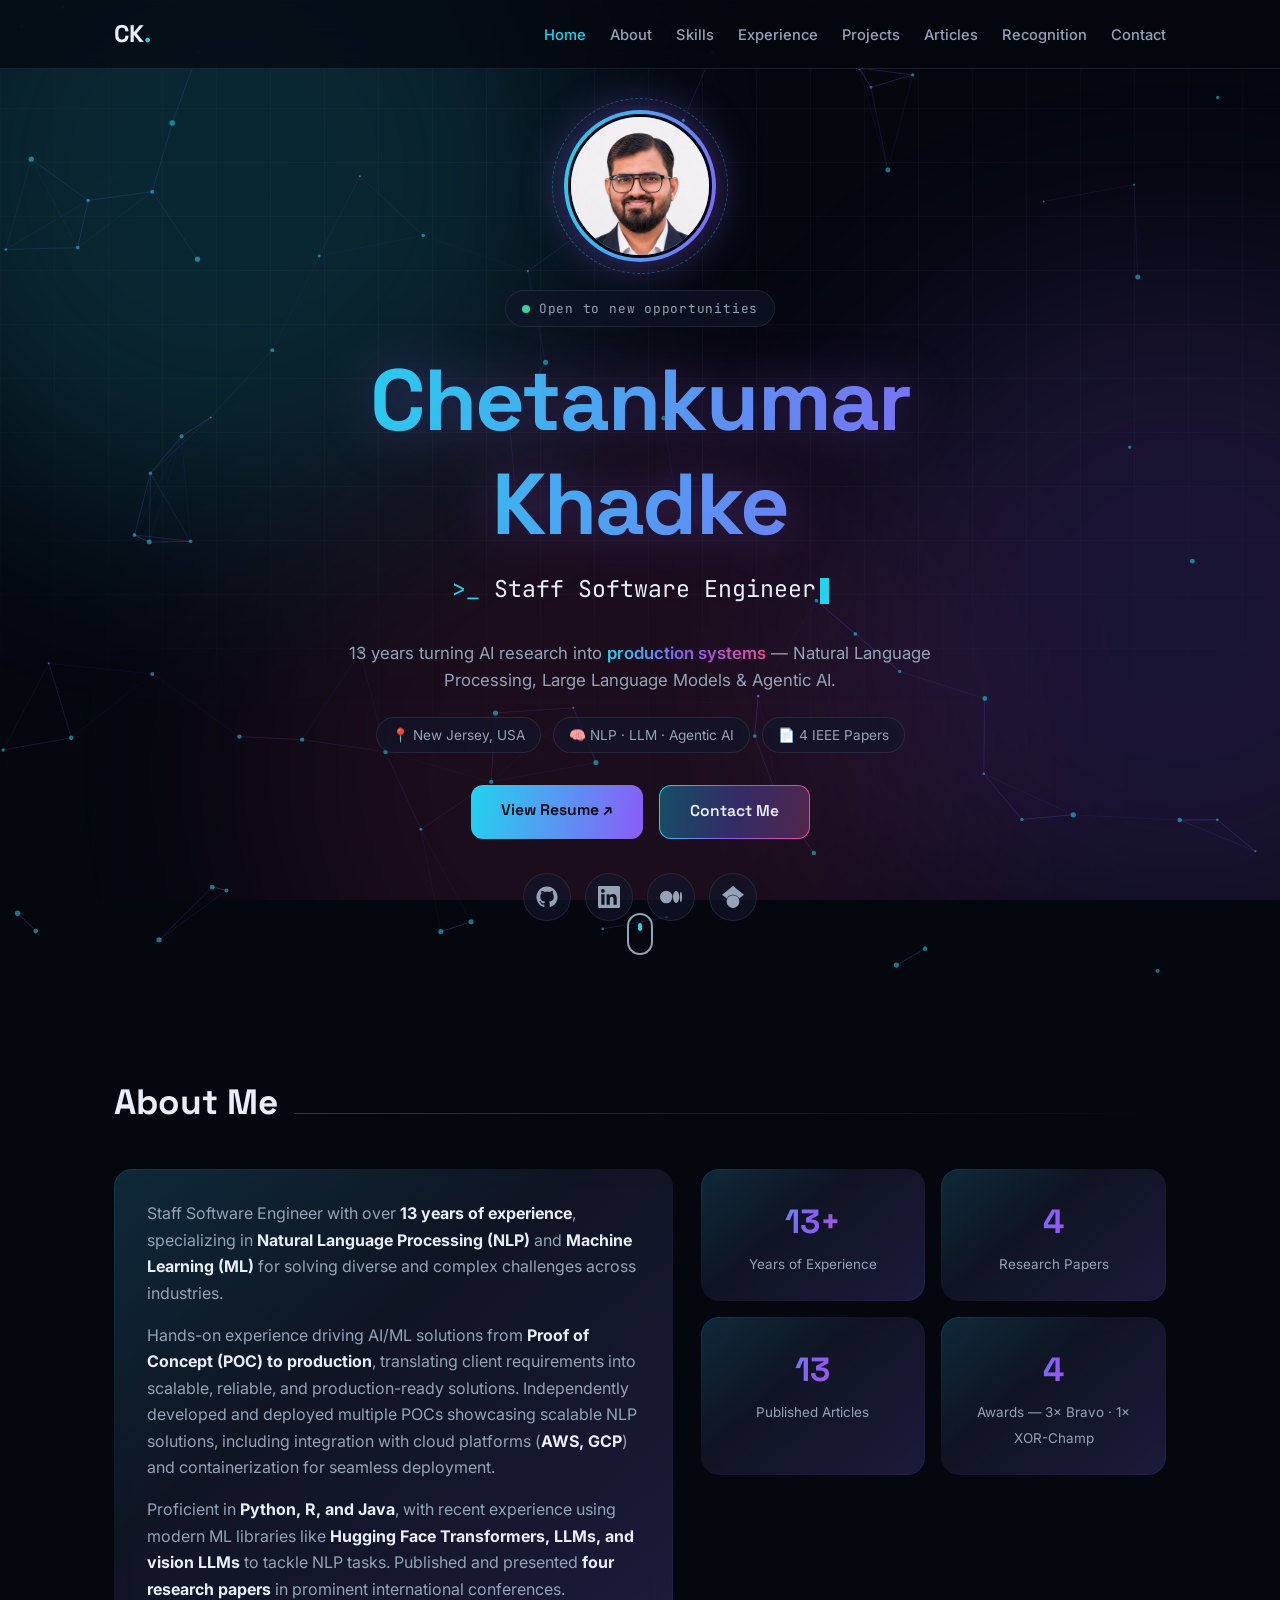
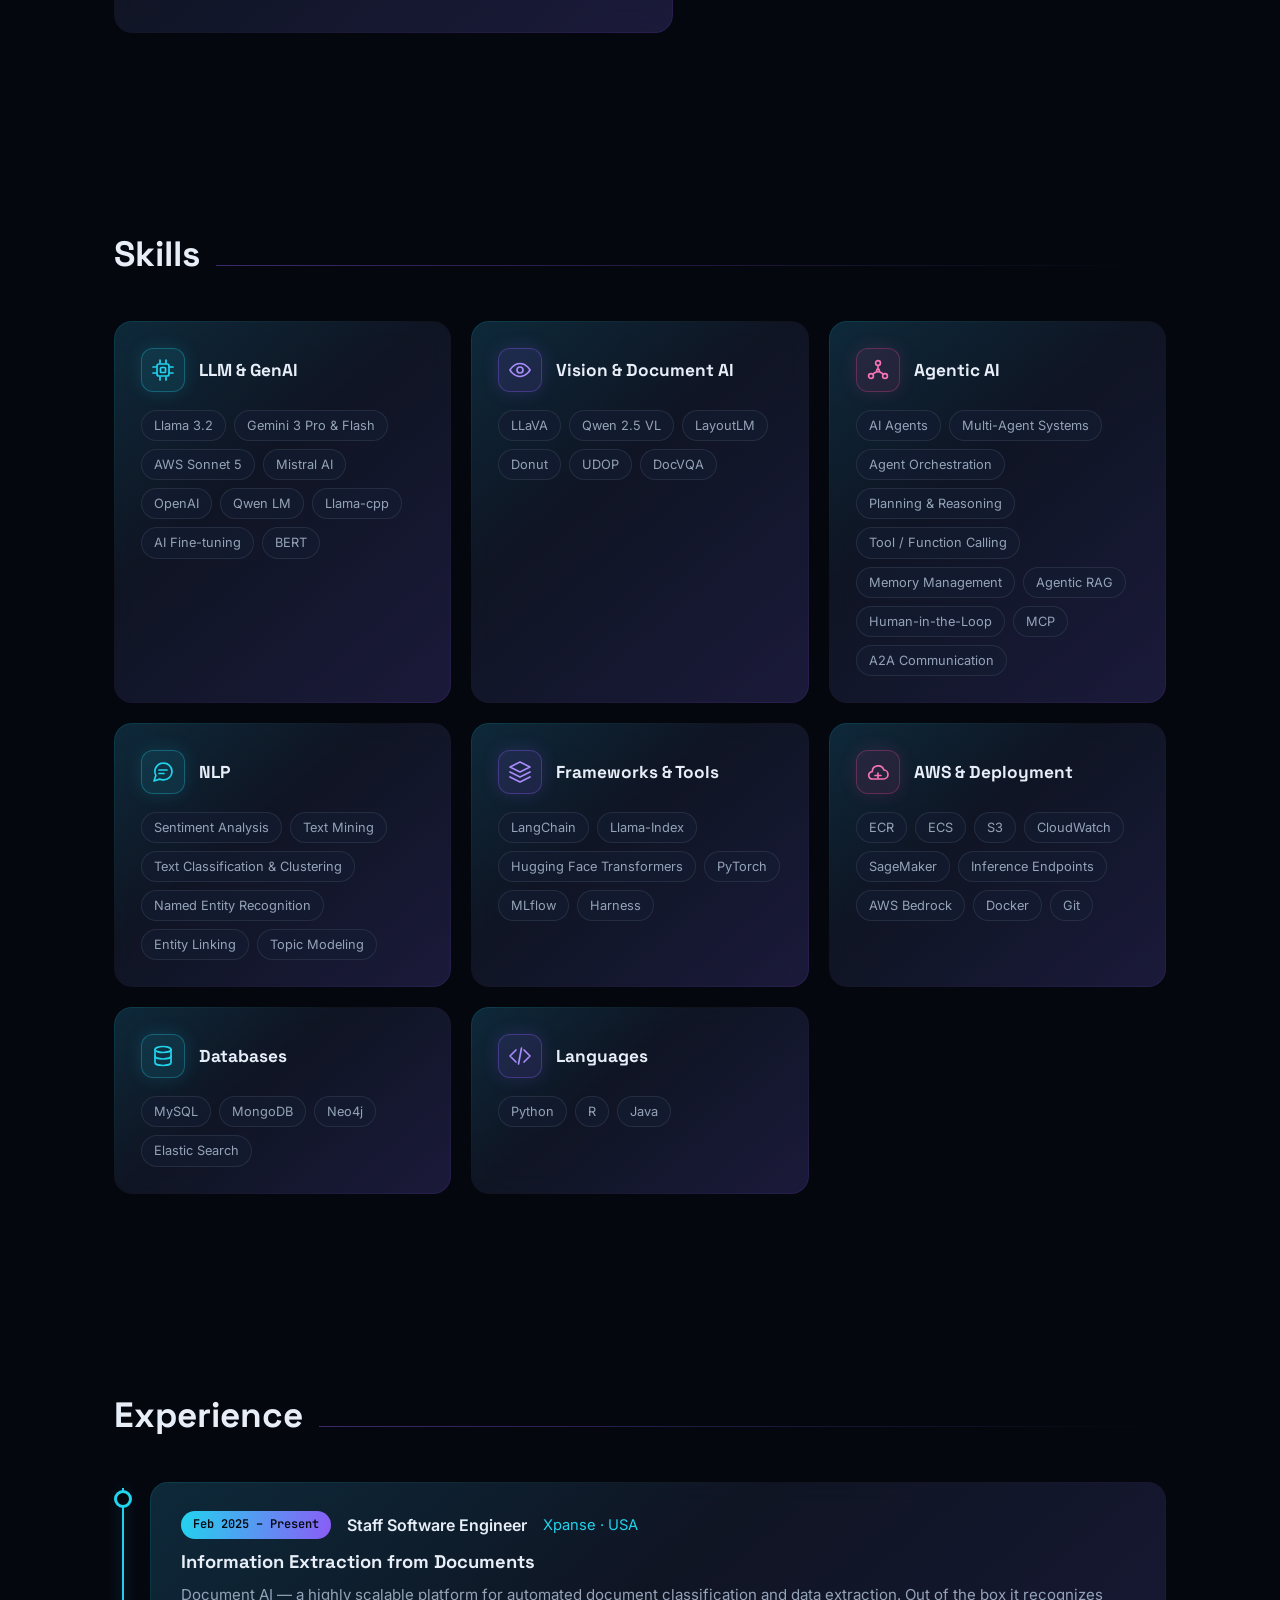
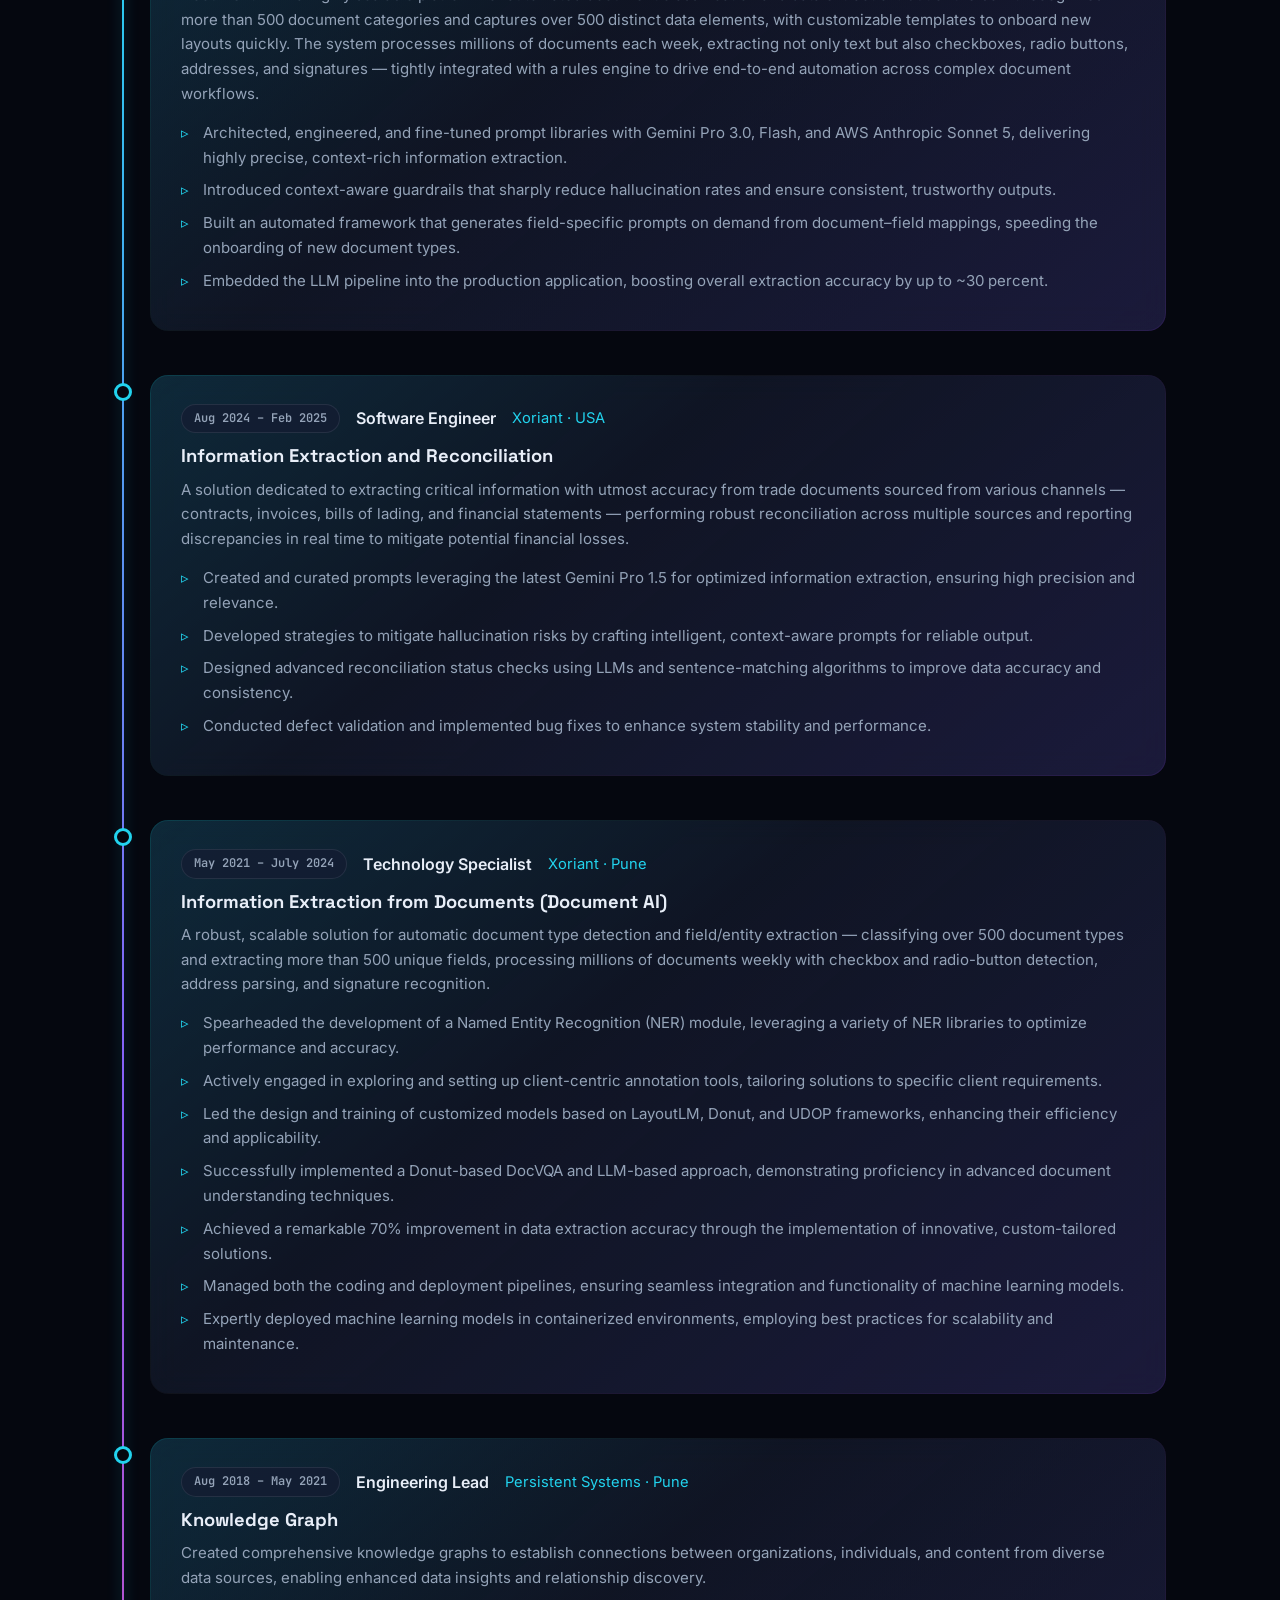
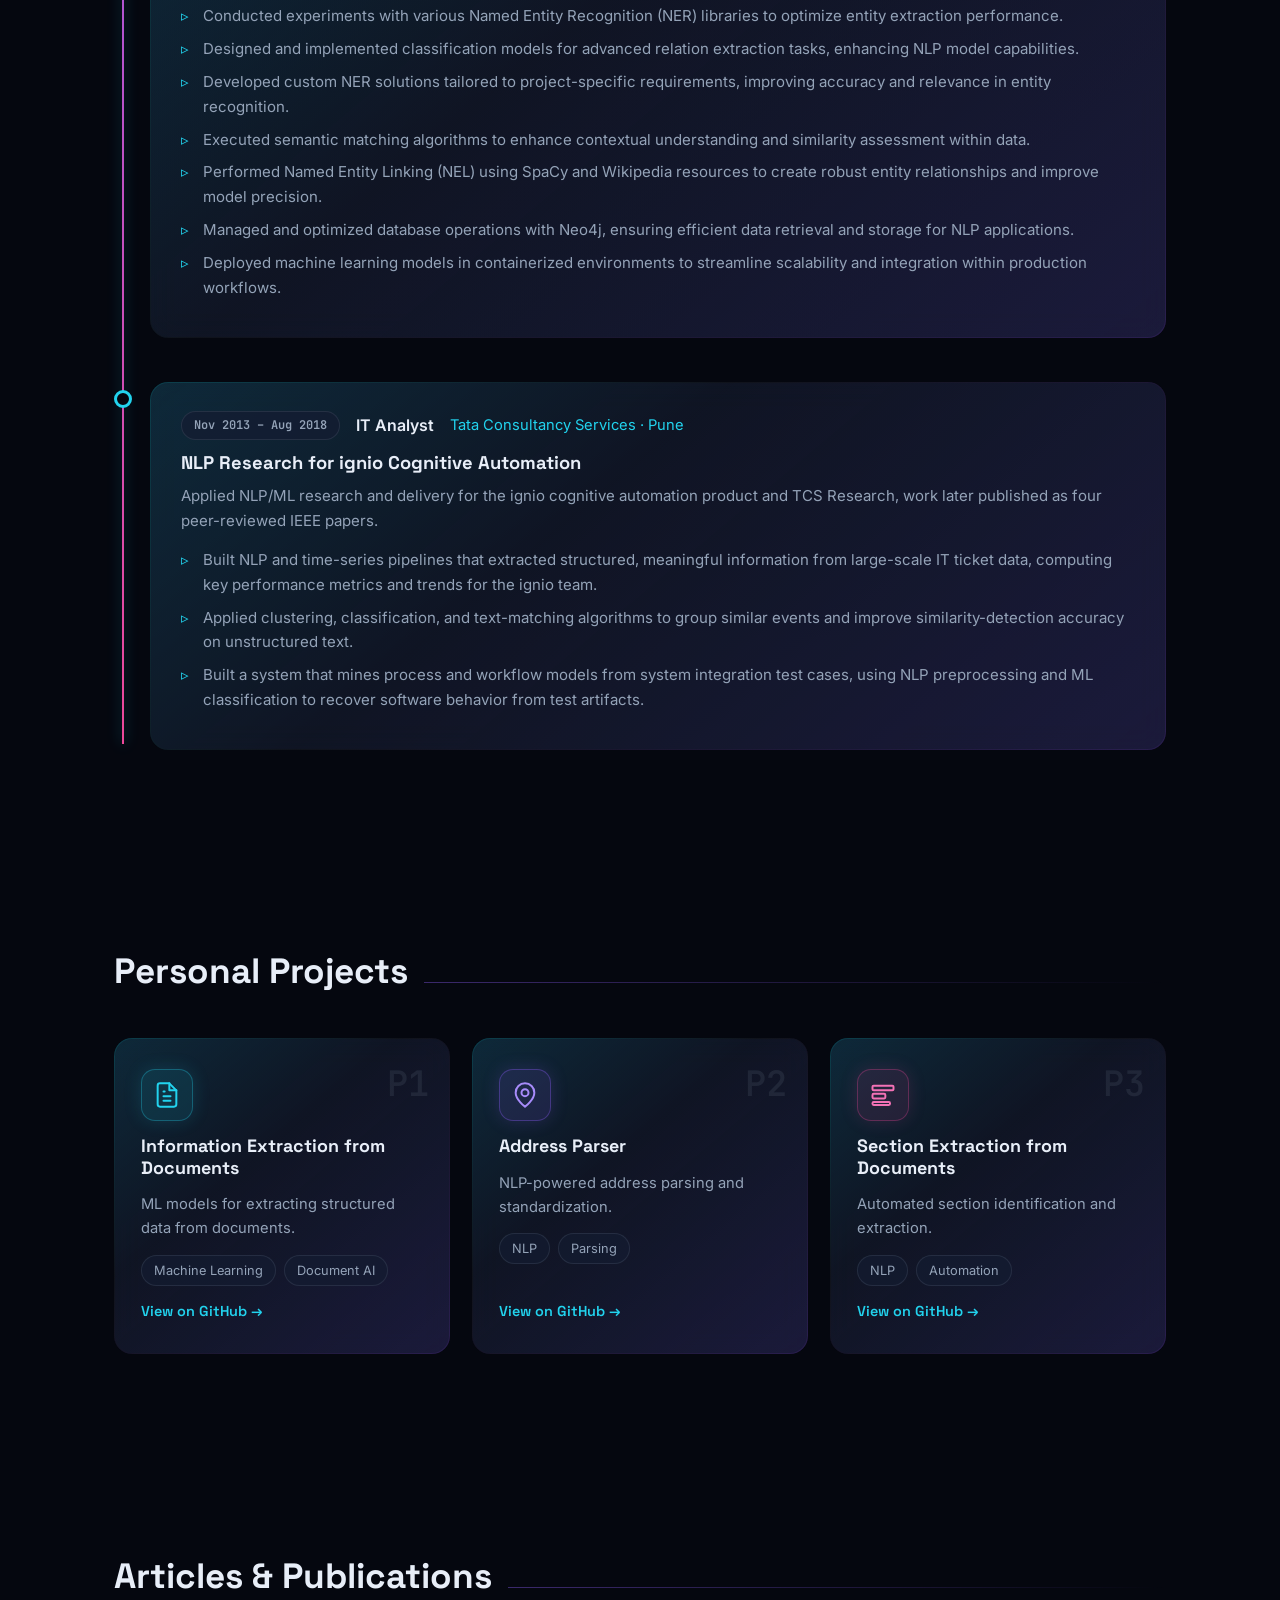
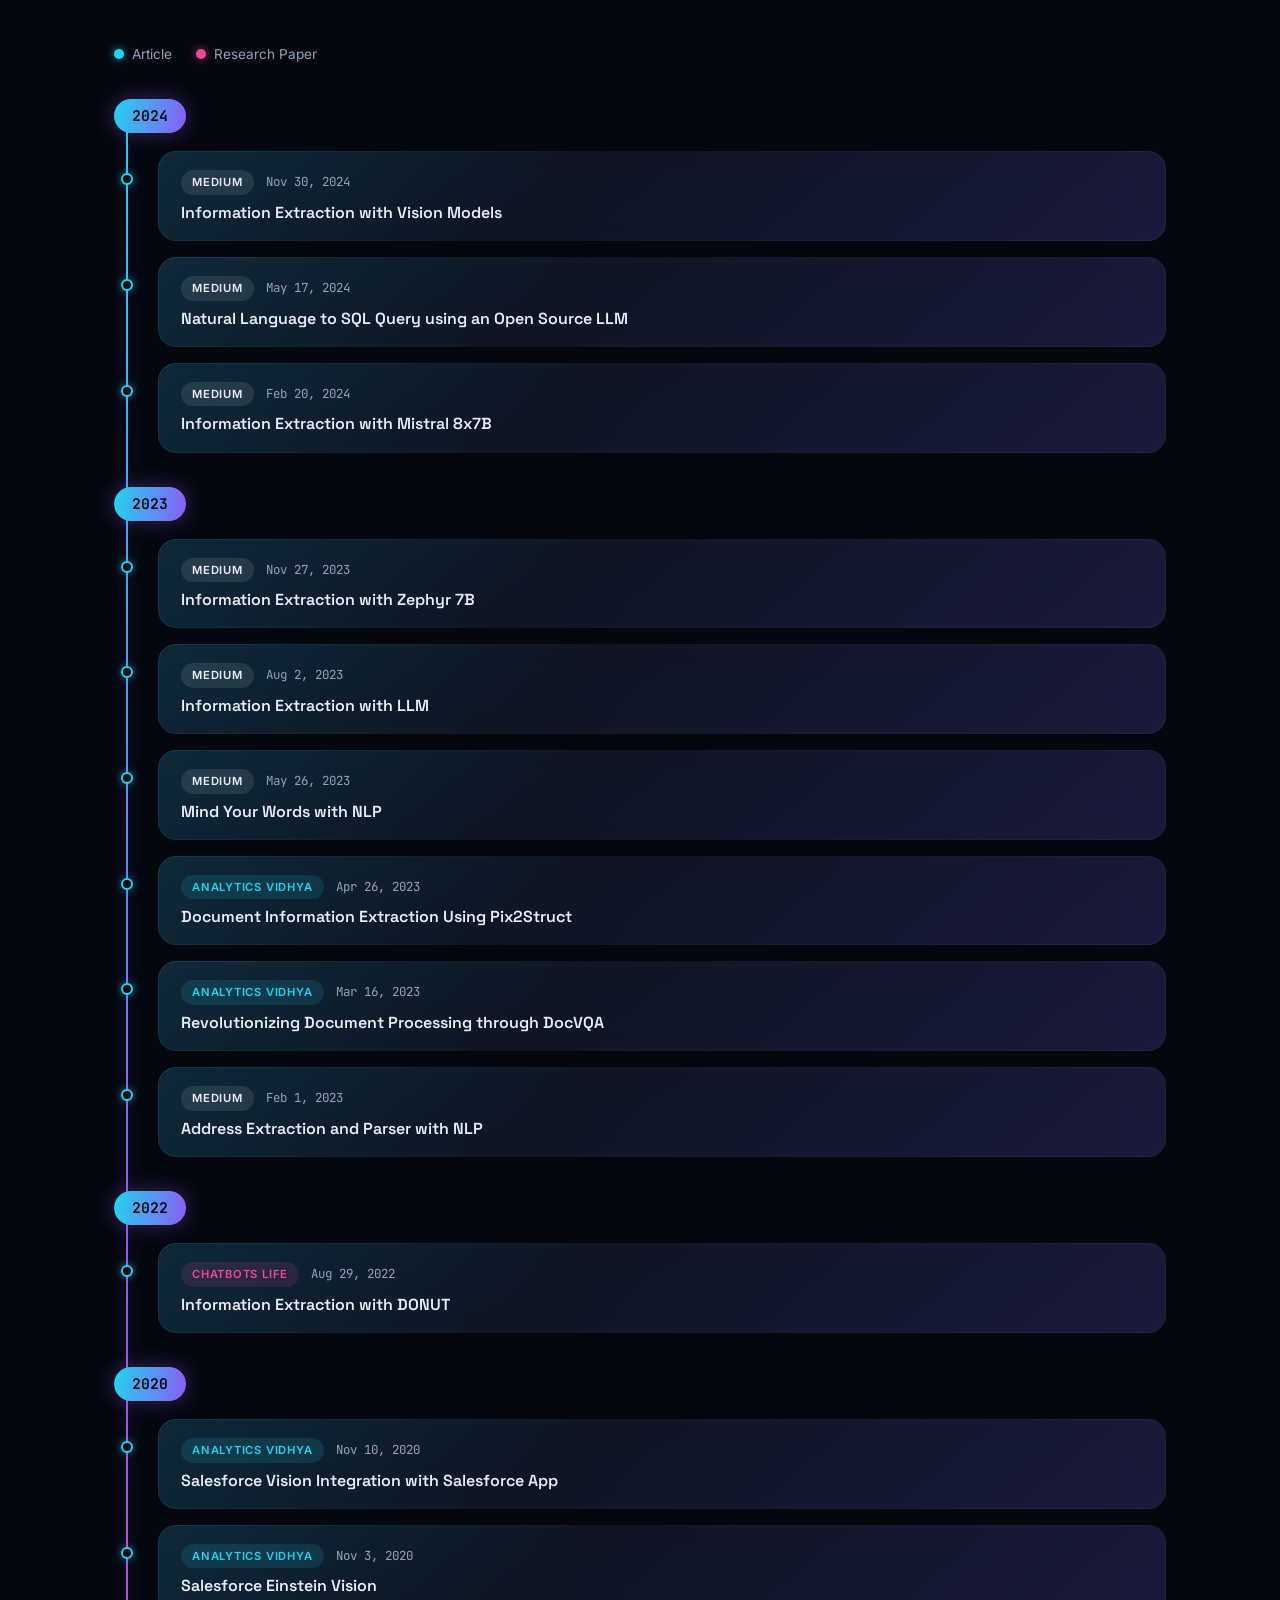
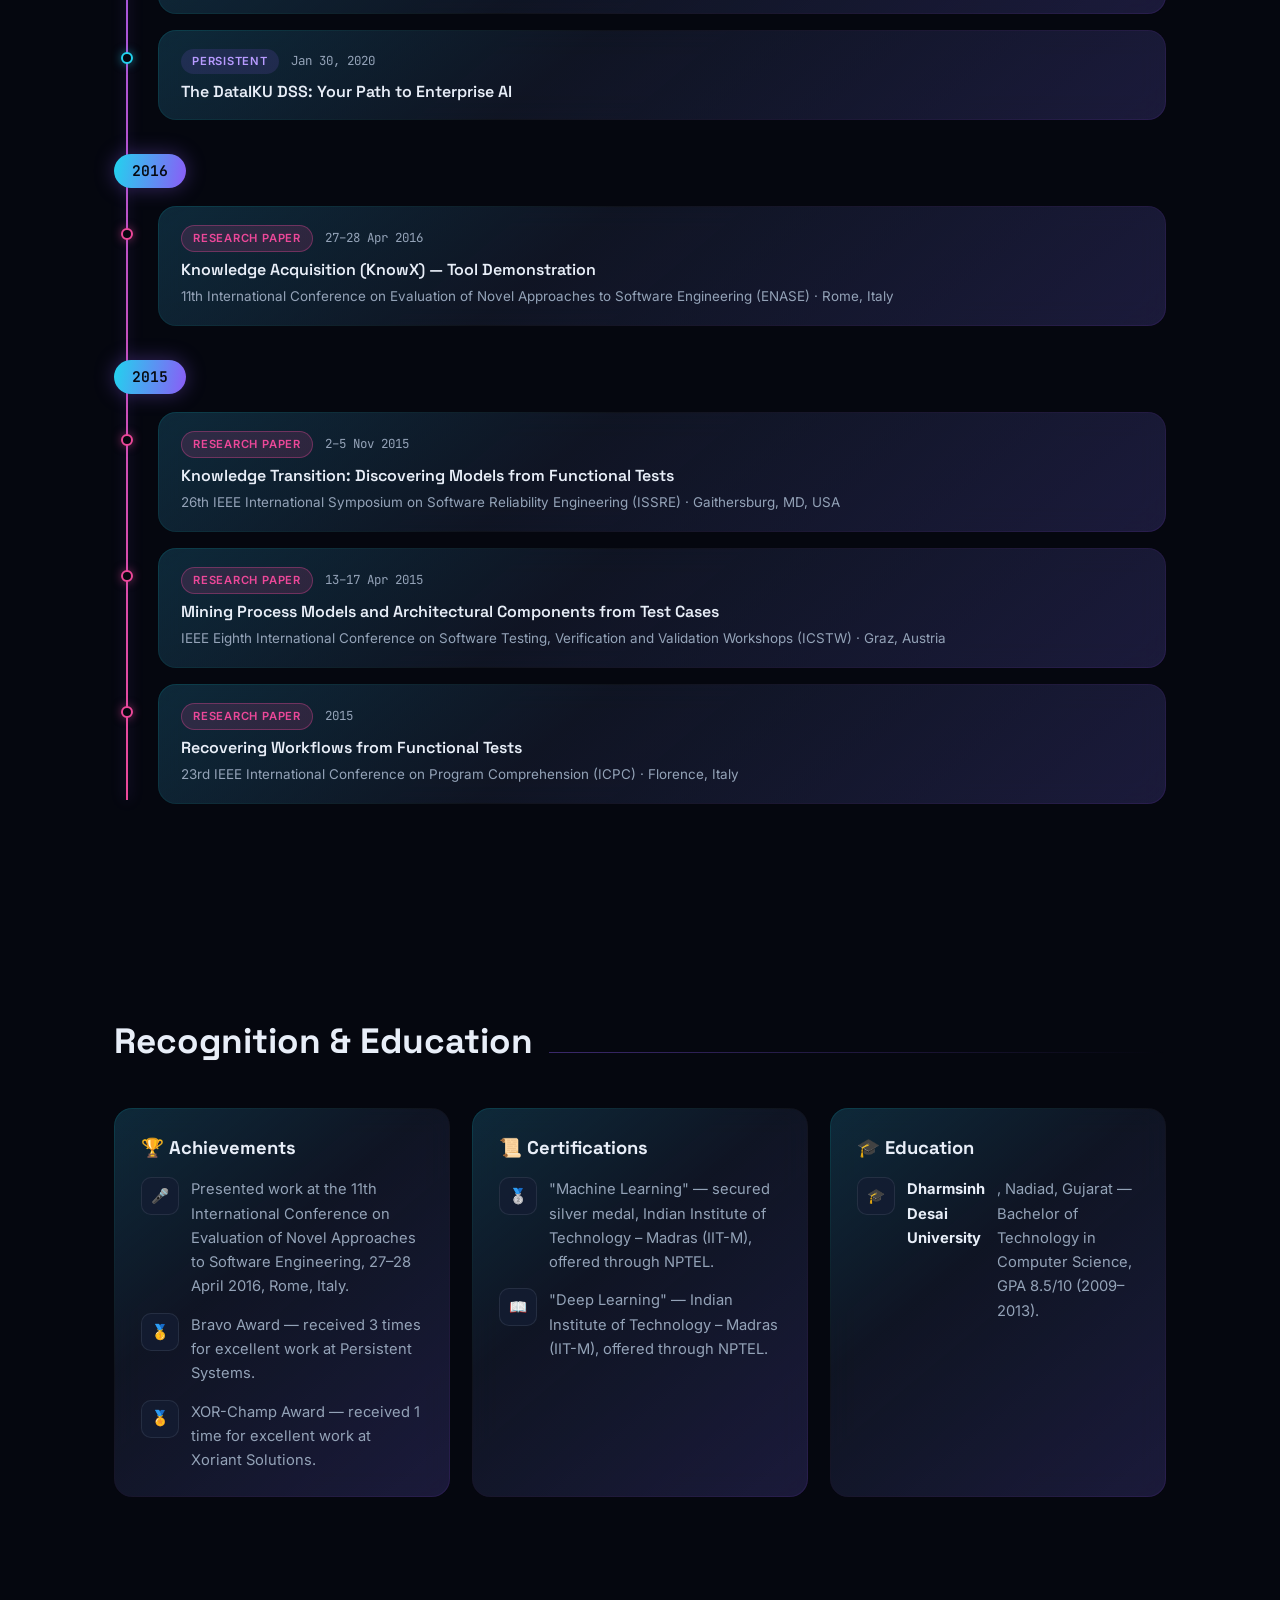
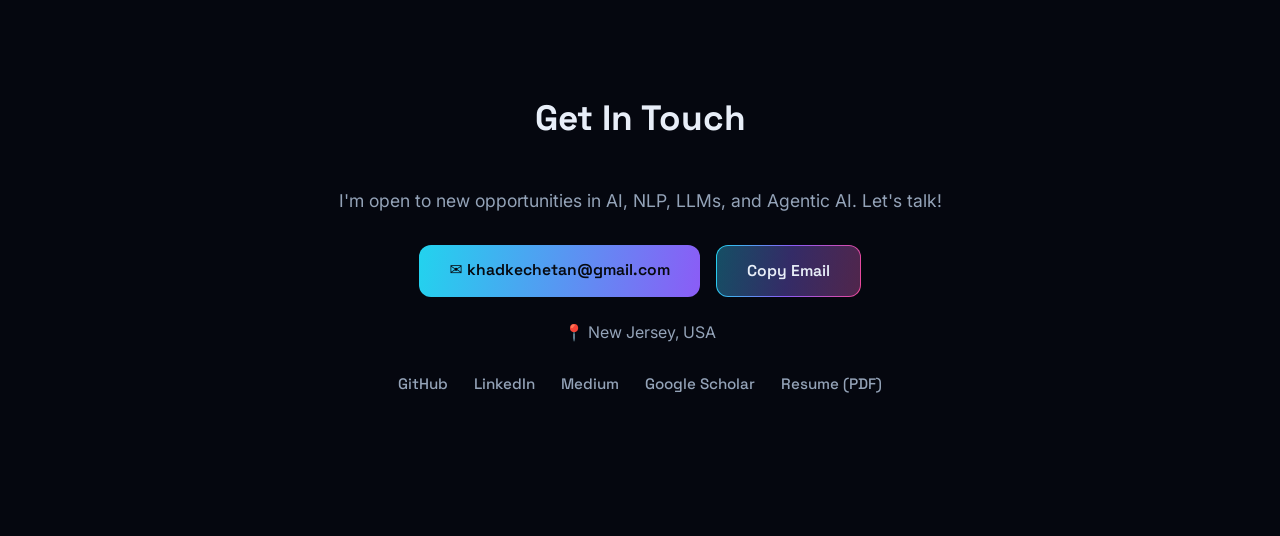
==== commit 02ad4994: "Update role description in experience section from "Systems Engineer to IT Analyst" to "IT Analyst"" ====
--- a/docs/index.html
+++ b/docs/index.html
@@ -305,7 +305,7 @@
             <div class="timeline-card glass-card">
               <div class="timeline-meta">
                 <span class="badge">Nov 2013 – Aug 2018</span>
-                <span class="timeline-role">Systems Engineer to IT Analyst</span>
+                <span class="timeline-role">IT Analyst</span>
                 <span class="timeline-company">Tata Consultancy Services · Pune</span>
               </div>
               <h3>NLP Research for ignio Cognitive Automation</h3>
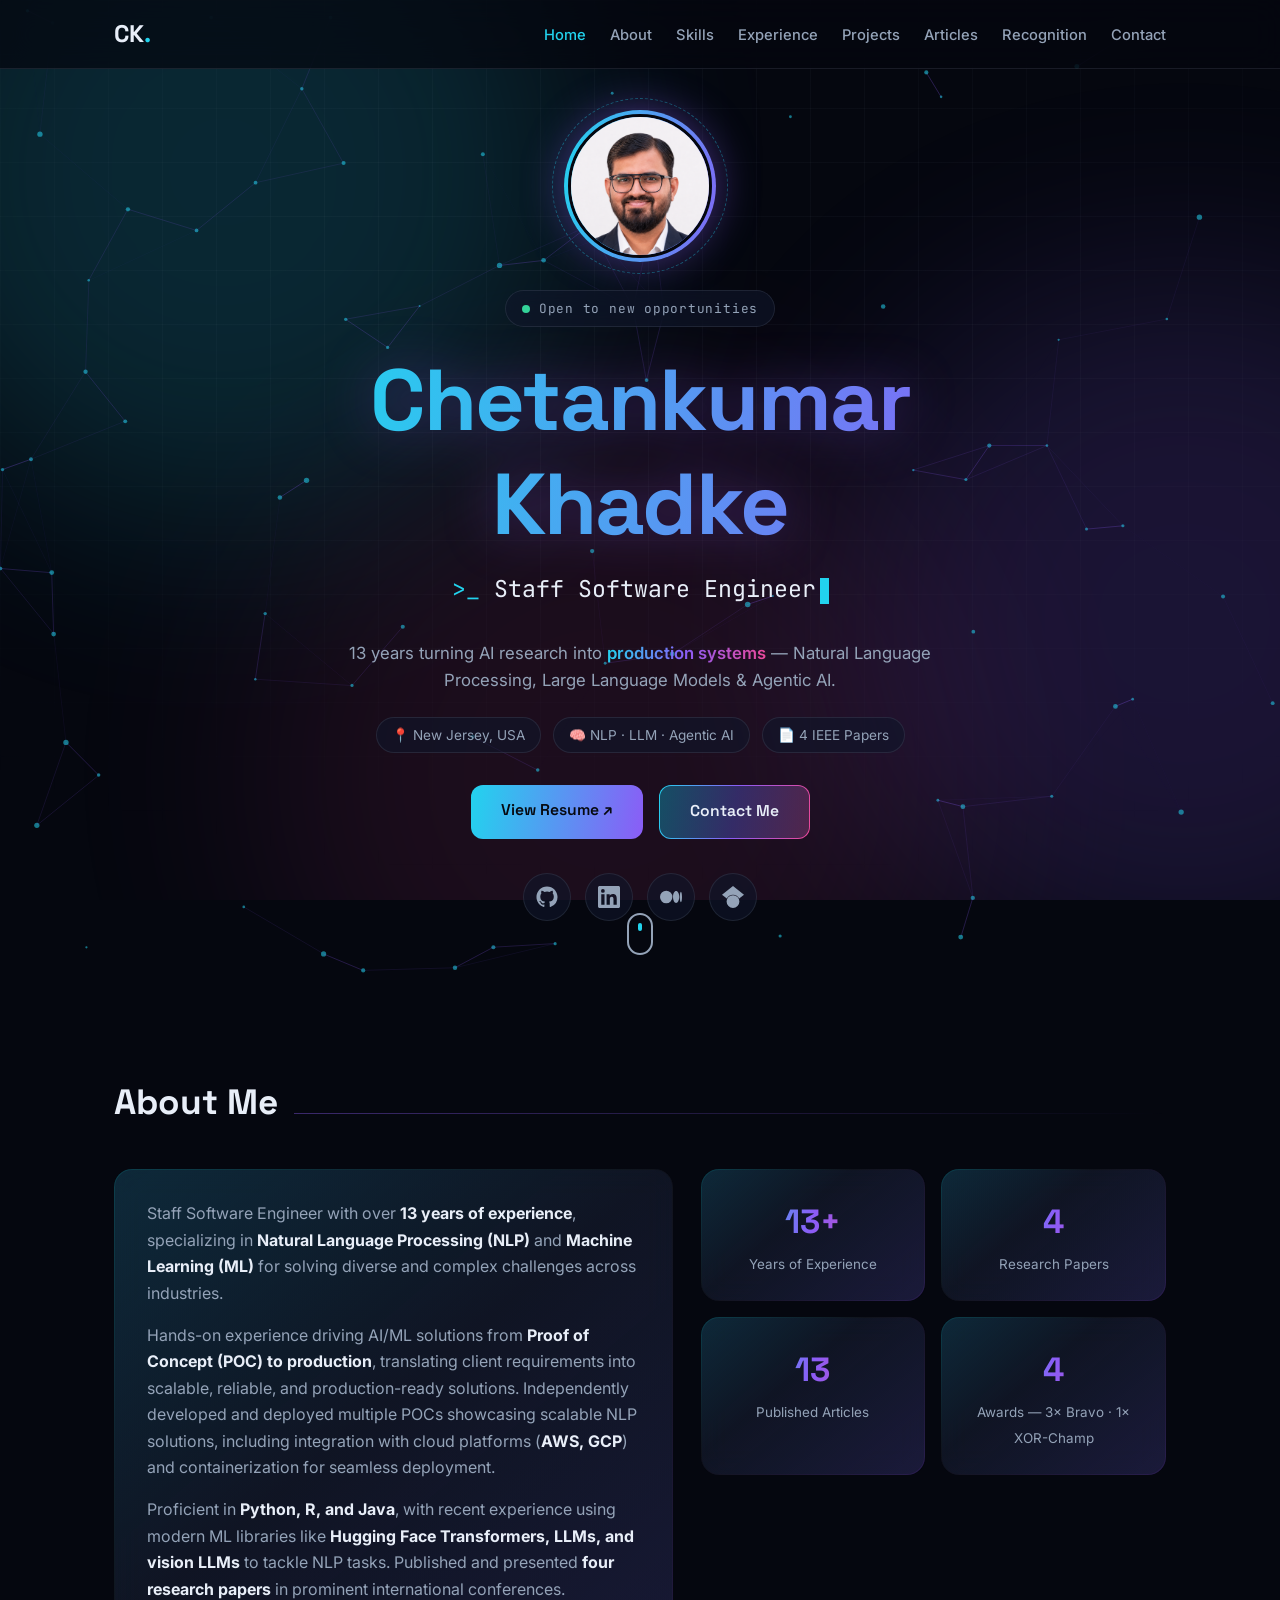
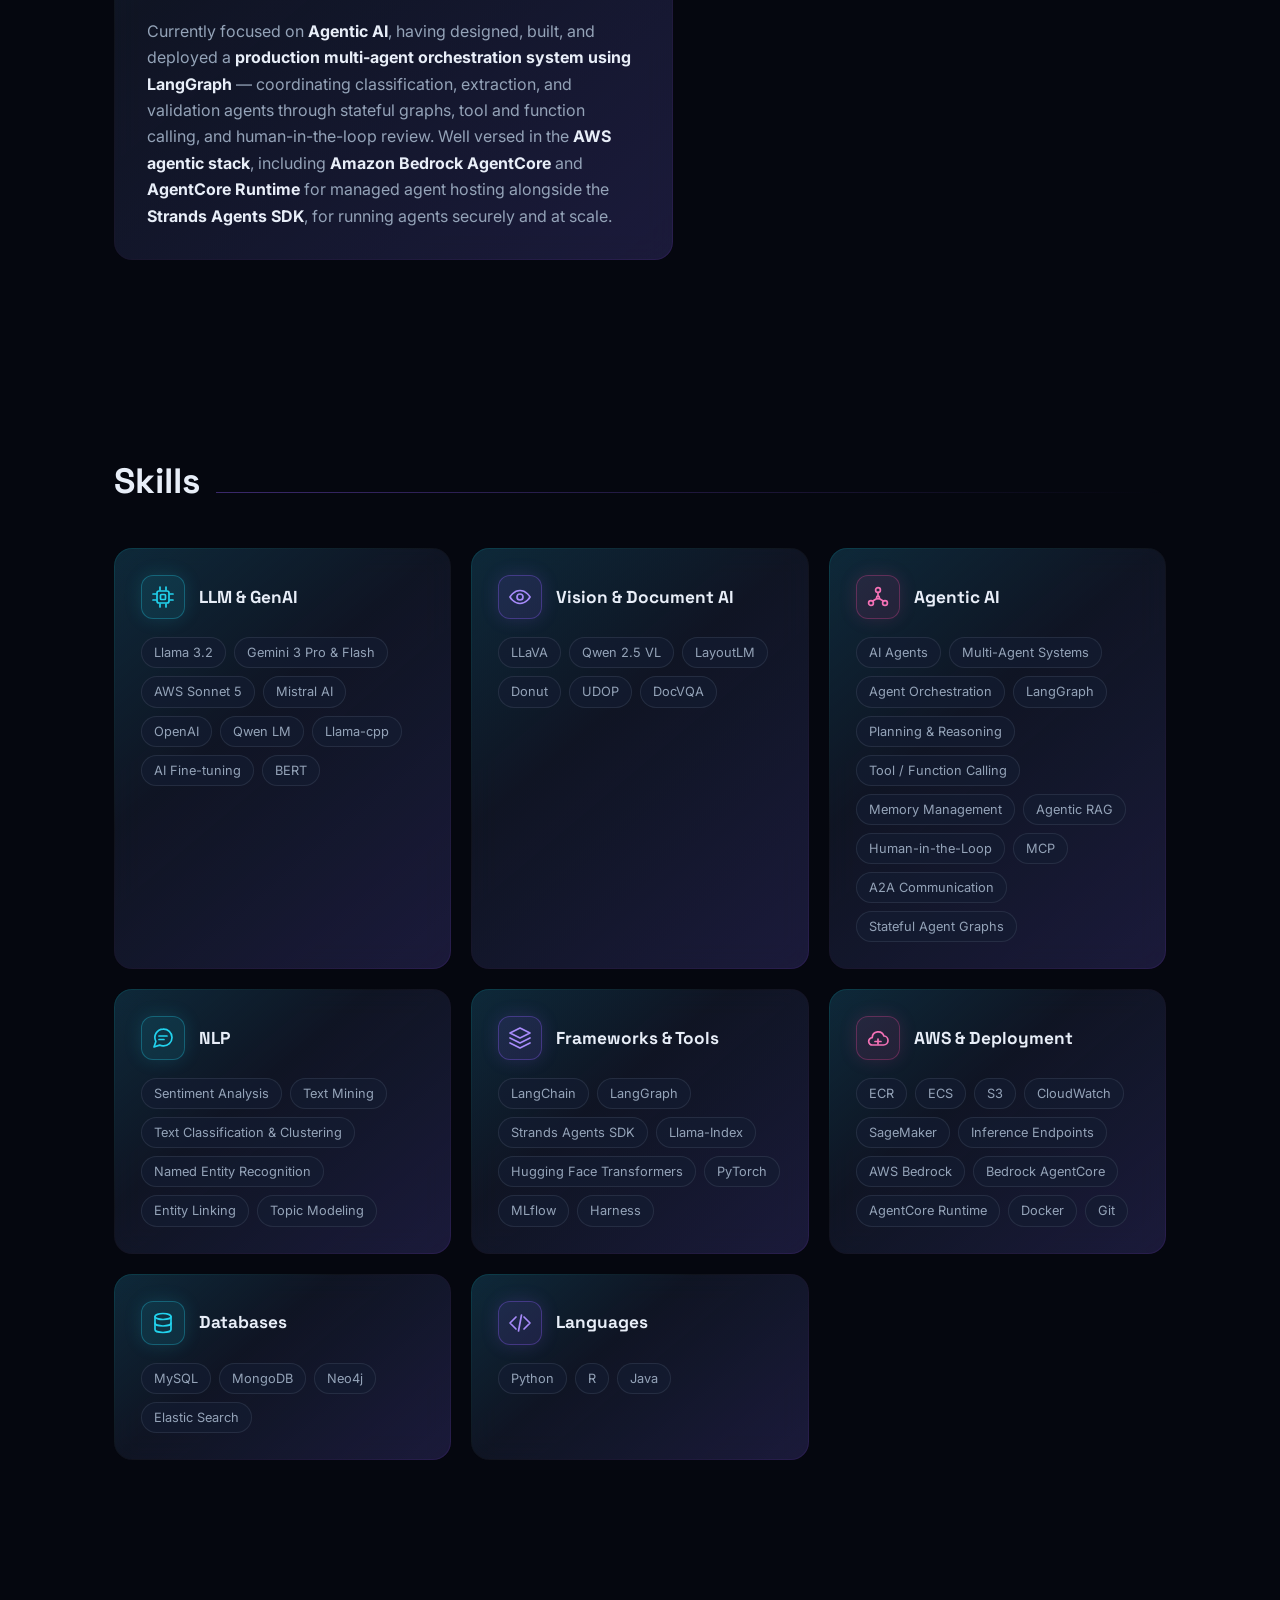
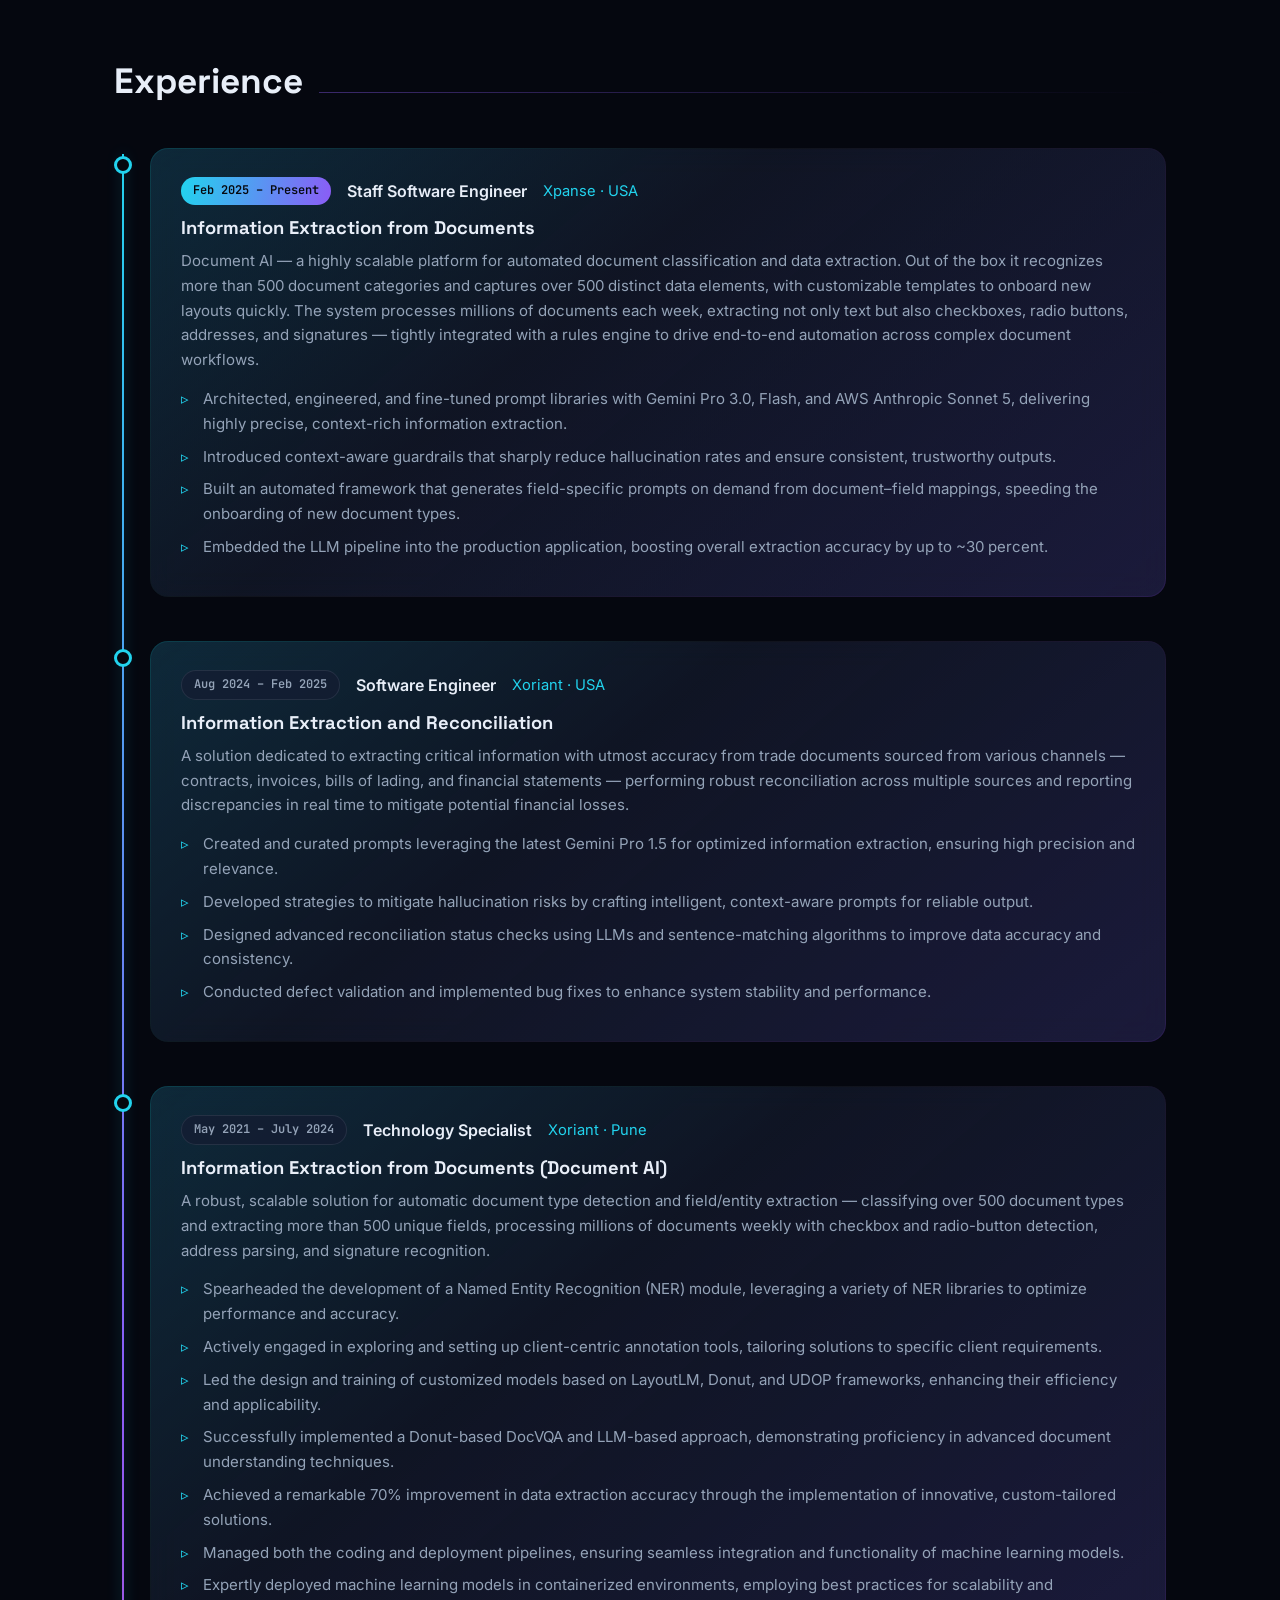
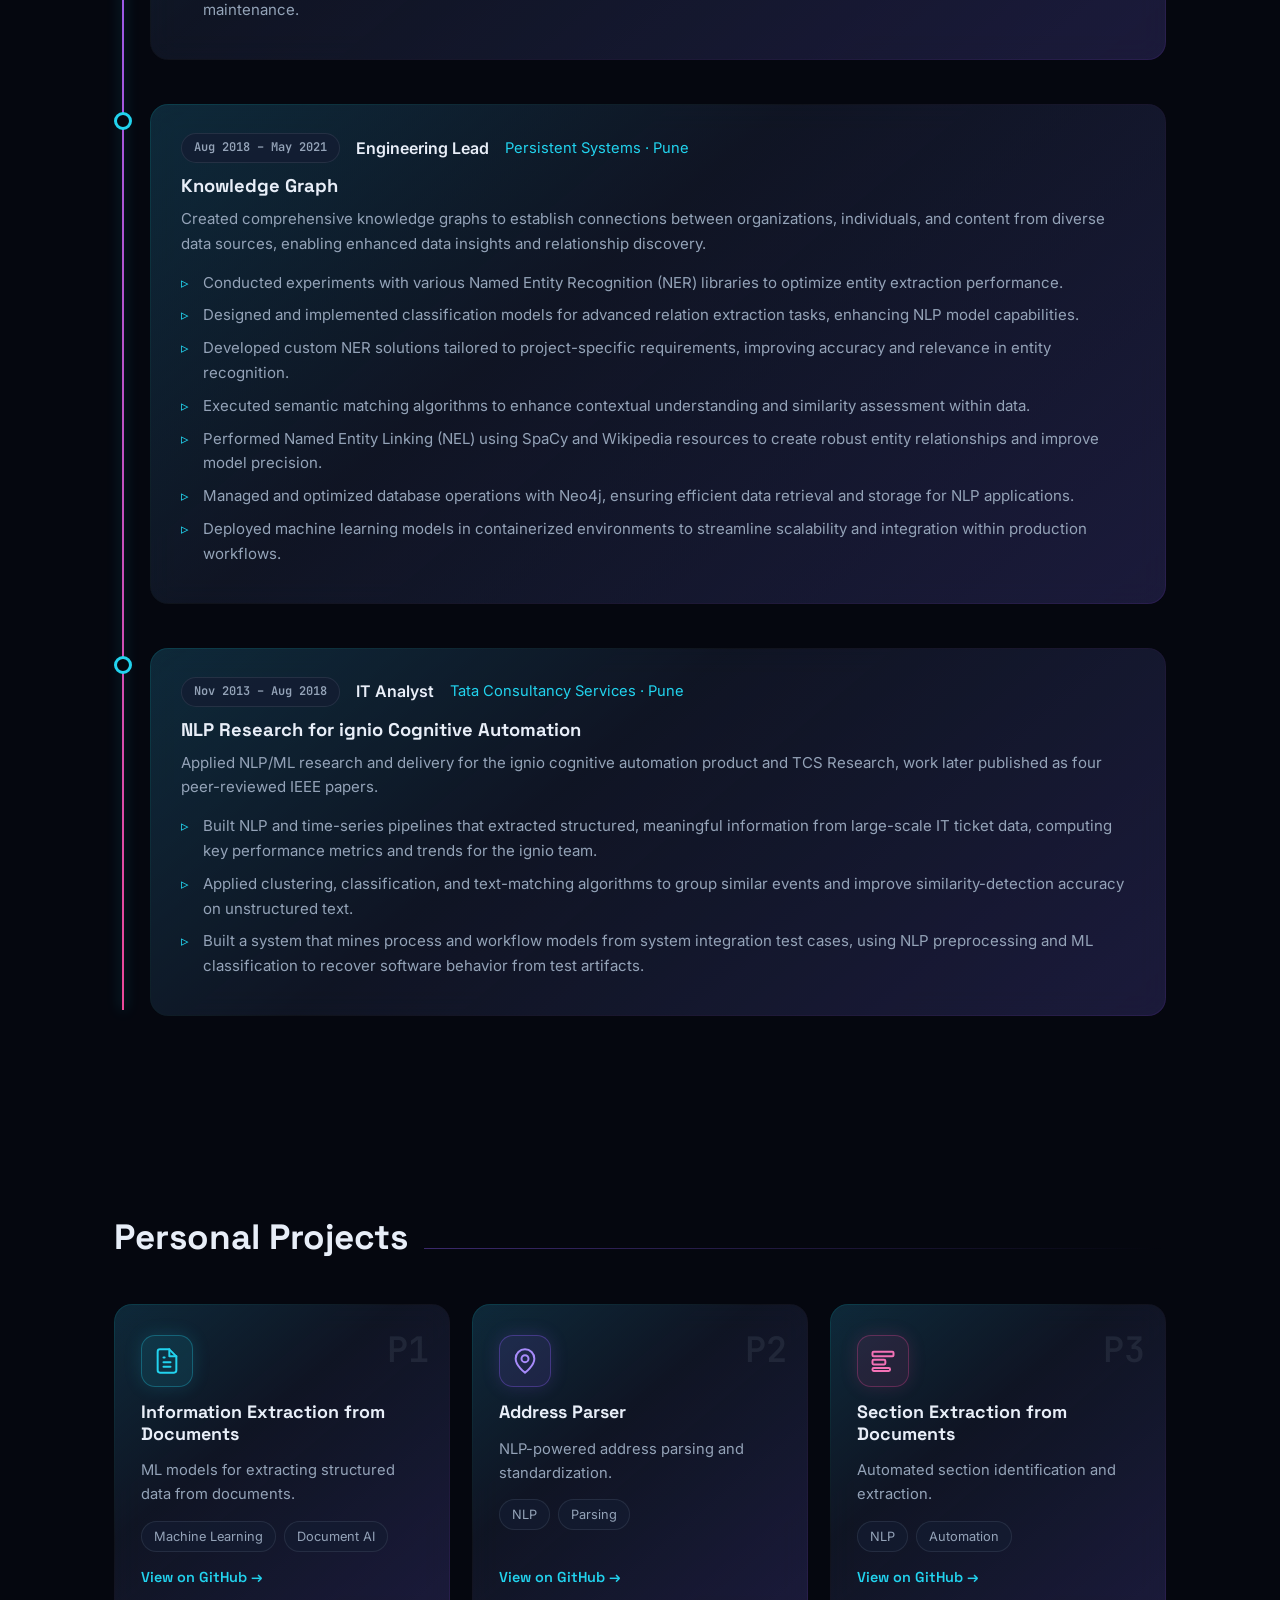
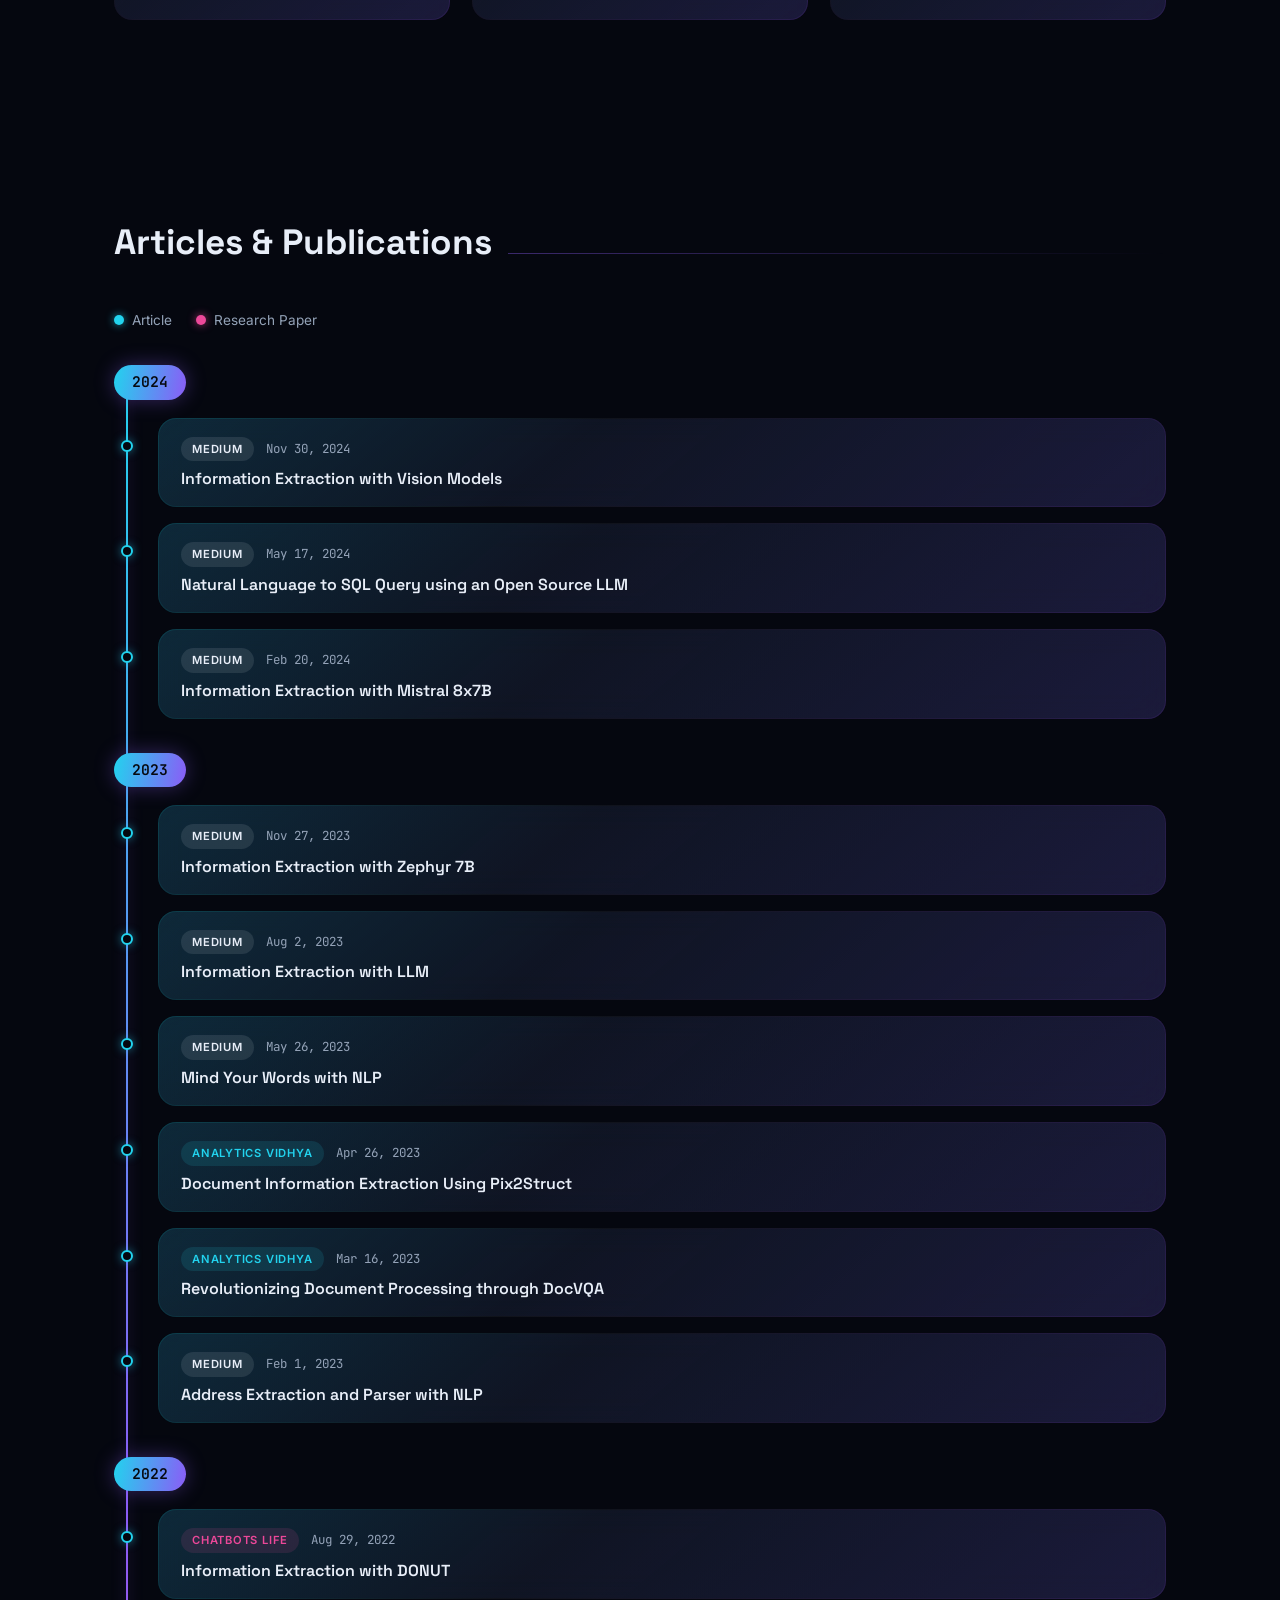
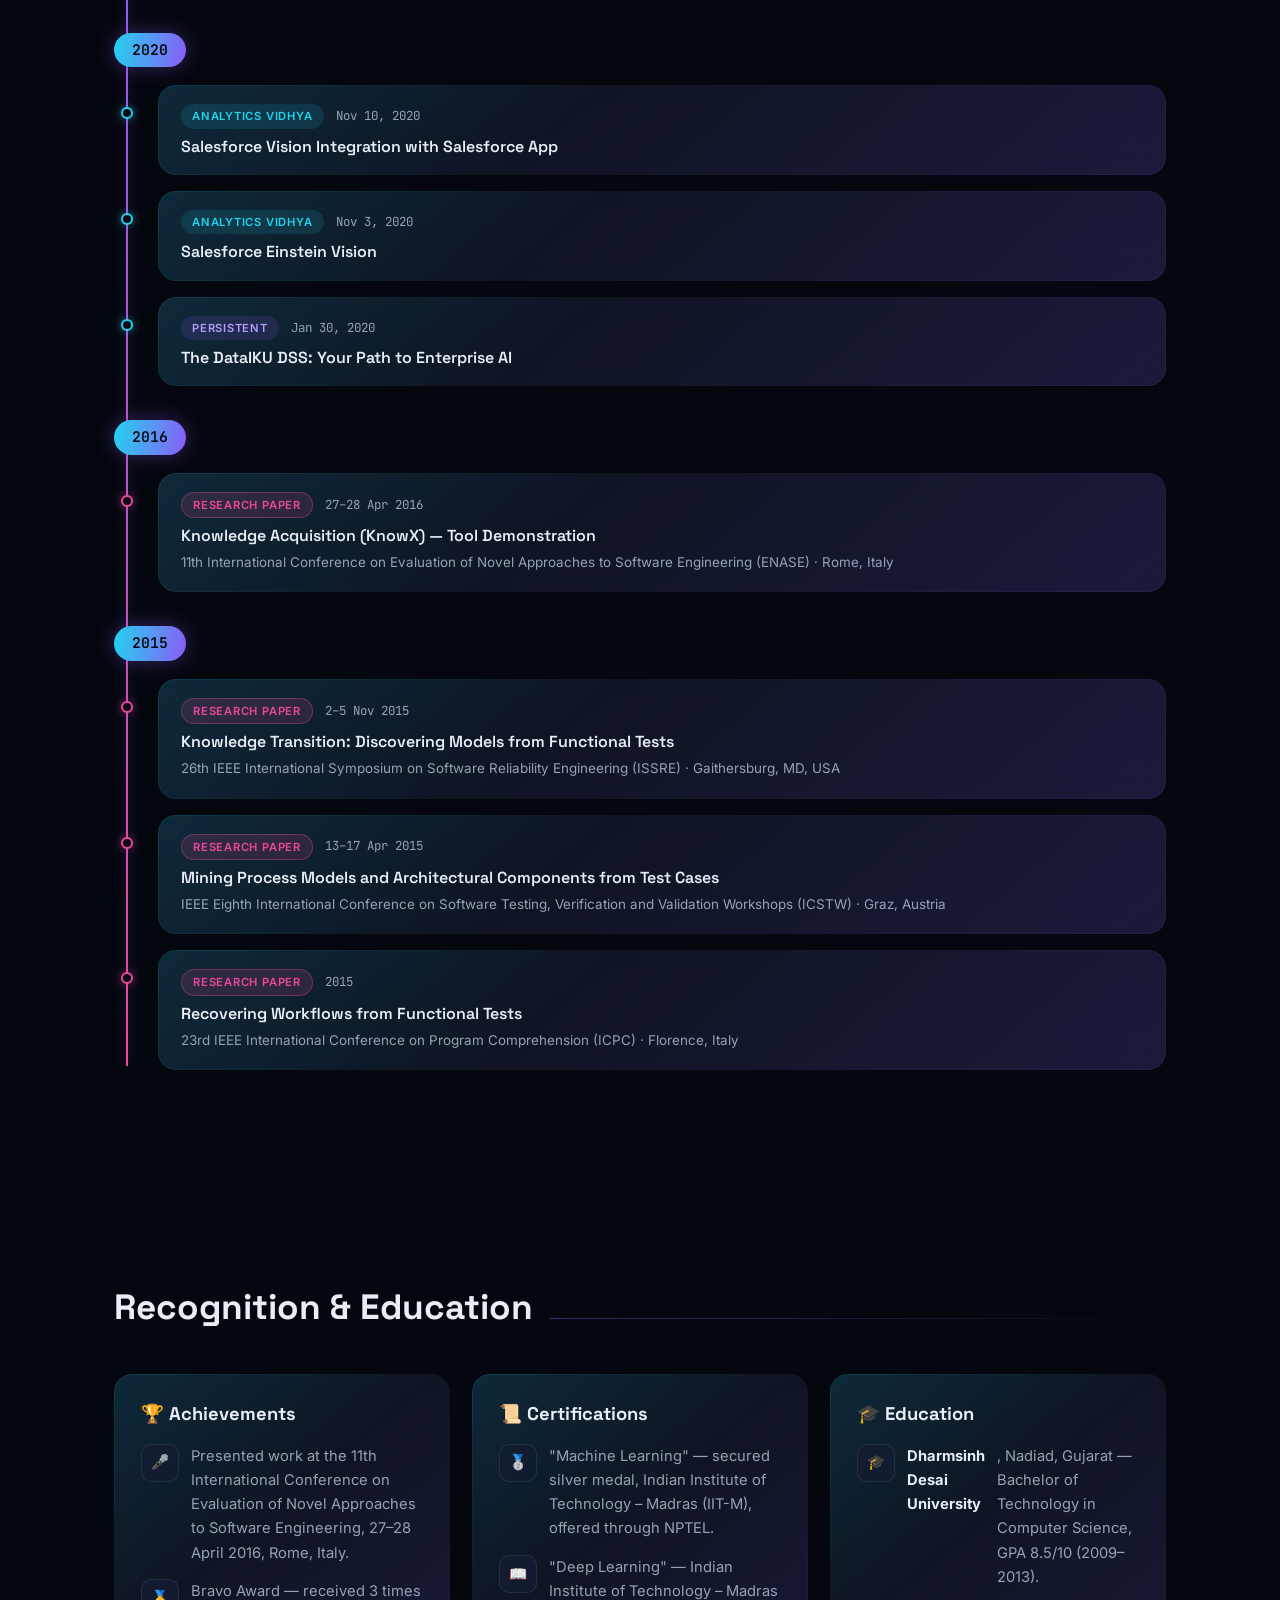
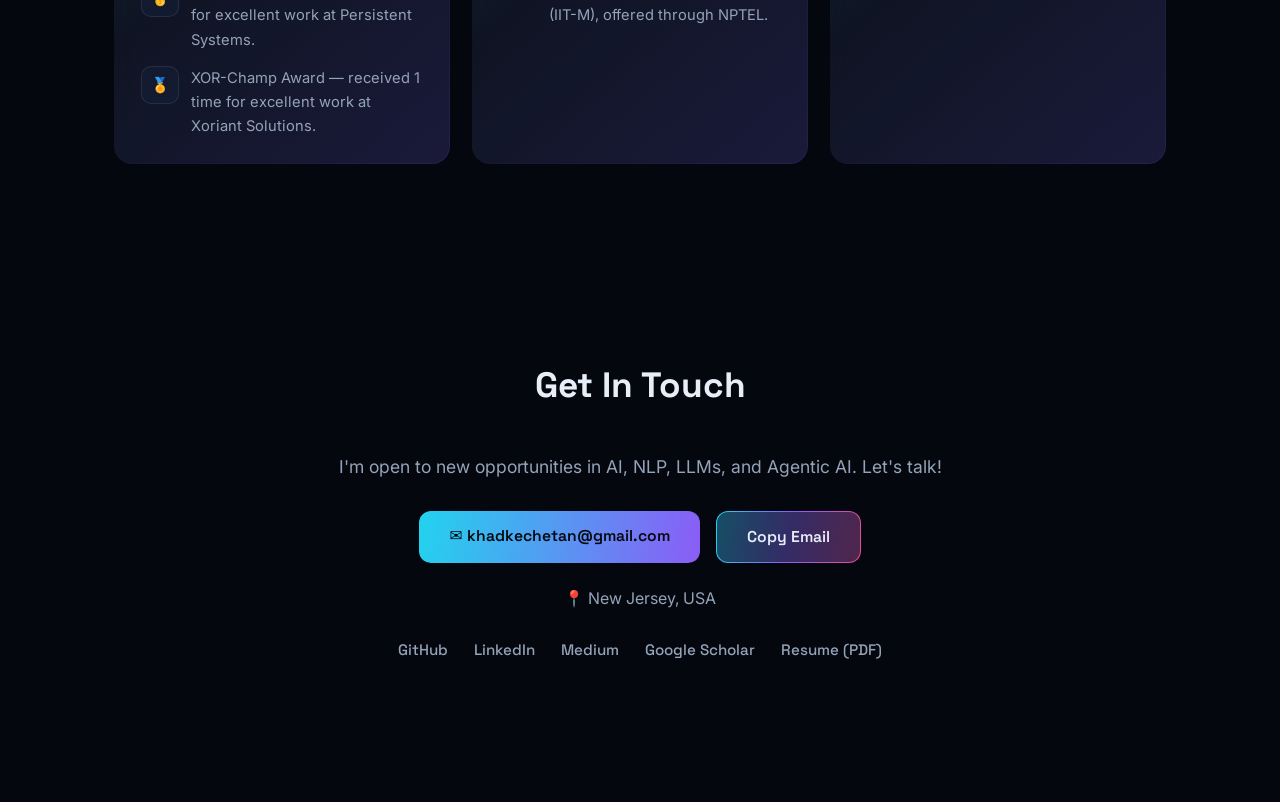
==== commit 977932bf: "Add LangGraph and AWS agentic stack across portfolio, resume, and referral Surface two capabilities " ====
--- a/docs/index.html
+++ b/docs/index.html
@@ -93,6 +93,7 @@
             <p>Staff Software Engineer with over <strong>13 years of experience</strong>, specializing in <strong>Natural Language Processing (NLP)</strong> and <strong>Machine Learning (ML)</strong> for solving diverse and complex challenges across industries.</p>
             <p>Hands-on experience driving AI/ML solutions from <strong>Proof of Concept (POC) to production</strong>, translating client requirements into scalable, reliable, and production-ready solutions. Independently developed and deployed multiple POCs showcasing scalable NLP solutions, including integration with cloud platforms (<strong>AWS, GCP</strong>) and containerization for seamless deployment.</p>
             <p>Proficient in <strong>Python, R, and Java</strong>, with recent experience using modern ML libraries like <strong>Hugging Face Transformers, LLMs, and vision LLMs</strong> to tackle NLP tasks. Published and presented <strong>four research papers</strong> in prominent international conferences.</p>
+            <p>Currently focused on <strong>Agentic AI</strong>, having designed, built, and deployed a <strong>production multi-agent orchestration system using LangGraph</strong> — coordinating classification, extraction, and validation agents through stateful graphs, tool and function calling, and human-in-the-loop review. Well versed in the <strong>AWS agentic stack</strong>, including <strong>Amazon Bedrock AgentCore</strong> and <strong>AgentCore Runtime</strong> for managed agent hosting alongside the <strong>Strands Agents SDK</strong>, for running agents securely and at scale.</p>
           </div>
           <div class="stats-grid">
             <div class="stat-card glass-card" data-reveal style="--delay:0ms">
@@ -151,7 +152,7 @@
               <h3>Agentic AI</h3>
             </div>
             <div class="chips">
-              <span>AI Agents</span><span>Multi-Agent Systems</span><span>Agent Orchestration</span><span>Planning &amp; Reasoning</span><span>Tool / Function Calling</span><span>Memory Management</span><span>Agentic RAG</span><span>Human-in-the-Loop</span><span>MCP</span><span>A2A Communication</span>
+              <span>AI Agents</span><span>Multi-Agent Systems</span><span>Agent Orchestration</span><span>LangGraph</span><span>Planning &amp; Reasoning</span><span>Tool / Function Calling</span><span>Memory Management</span><span>Agentic RAG</span><span>Human-in-the-Loop</span><span>MCP</span><span>A2A Communication</span><span>Stateful Agent Graphs</span>
             </div>
           </div>
           <div class="skill-card glass-card" data-reveal style="--delay:240ms">
@@ -173,7 +174,7 @@
               <h3>Frameworks &amp; Tools</h3>
             </div>
             <div class="chips">
-              <span>LangChain</span><span>Llama-Index</span><span>Hugging Face Transformers</span><span>PyTorch</span><span>MLflow</span><span>Harness</span>
+              <span>LangChain</span><span>LangGraph</span><span>Strands Agents SDK</span><span>Llama-Index</span><span>Hugging Face Transformers</span><span>PyTorch</span><span>MLflow</span><span>Harness</span>
             </div>
           </div>
           <div class="skill-card glass-card" data-reveal style="--delay:400ms">
@@ -184,7 +185,7 @@
               <h3>AWS &amp; Deployment</h3>
             </div>
             <div class="chips">
-              <span>ECR</span><span>ECS</span><span>S3</span><span>CloudWatch</span><span>SageMaker</span><span>Inference Endpoints</span><span>AWS Bedrock</span><span>Docker</span><span>Git</span>
+              <span>ECR</span><span>ECS</span><span>S3</span><span>CloudWatch</span><span>SageMaker</span><span>Inference Endpoints</span><span>AWS Bedrock</span><span>Bedrock AgentCore</span><span>AgentCore Runtime</span><span>Docker</span><span>Git</span>
             </div>
           </div>
           <div class="skill-card glass-card" data-reveal style="--delay:480ms">
